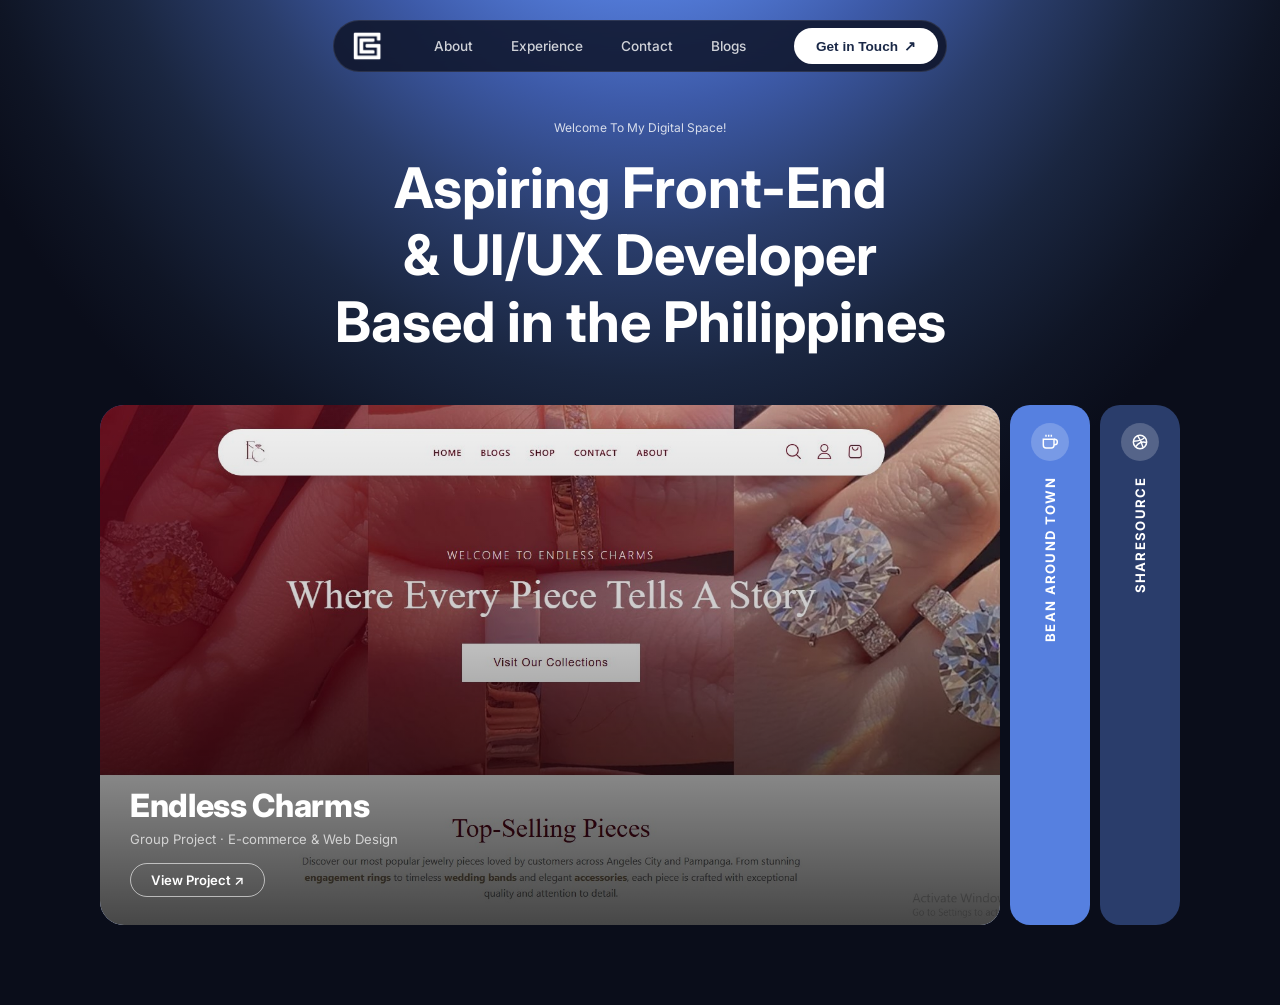
==== index.html @ beaf1f0a "Initial commit" ====
<!DOCTYPE html>
<html lang="en">
<head>
    <meta charset="UTF-8">
    <meta name="viewport" content="width=device-width, initial-scale=1.0">
    <meta name="description" content="Ericka Gavino is an aspiring Front-End Developer and UI/UX Designer based in the Philippines, creating responsive websites and user-centered digital experiences.">
    <meta name="author" content="Ericka Gavino">
    <meta name="robots" content="index, follow">
    <meta property="og:title" content="Ericka Gavino | Front-End & UI/UX Developer">
    <meta property="og:description" content="Portfolio of Ericka Gavino – aspiring Front-End Developer and UI/UX Designer based in the Philippines.">
    <meta property="og:type" content="website">
    <meta property="og:image" content="IMG/ERICKA-GAVINO-PORTRAIT.png">
    <title>Ericka Gavino | Front-End &amp; UI/UX Developer</title>
    <link rel="preconnect" href="https://fonts.googleapis.com">
    <link rel="preconnect" href="https://fonts.gstatic.com" crossorigin>
    <link href="https://fonts.googleapis.com/css2?family=Inter:wght@400;500;600;700;800&display=swap" rel="stylesheet">
    <link rel="stylesheet" href="style.css">
</head>
<body>
    <a href="#main-content" class="skip-link">Skip to main content</a>

    <!-- Top Navigation -->
    <header role="banner">
        <nav class="top-nav" aria-label="Main navigation">
            <div class="nav-container">
                <a href="contact.html" class="logo" aria-label="Ericka Gavino – go to contact page" aria-current="page">
                    <img src="IMG/ERICKA-GAVINO-PERSONAL-LOGO.png" alt="Ericka Gavino personal logo" class="logo-image">
                </a>
                <ul class="nav-links">
                    <li><a href="about.html">About</a></li>
                    <li><a href="#projects">Experience</a></li>
                    <li><a href="contact.html">Contact</a></li>
                    <li><a href="blog.html">Blogs</a></li>
                </ul>
                <button class="cta-button">Get in Touch</button>
            </div>
        </nav>
    </header>

    <main id="main-content">
    <!-- Hero Section -->
    <section class="hero" aria-labelledby="hero-heading">
        <p class="hero-subtitle">Welcome To My Digital Space!</p>
        <div class="hero-title-wrapper">
            <h1 class="hero-title description-default" id="hero-heading">Aspiring Front-End <br>&amp; UI/UX Developer<br>Based in the Philippines</h1>
            <h1 class="hero-title description-hover" aria-hidden="true">I design the experience as a UI/UX designer, then build it right as a web developer.</h1>
        </div>
    </section>

    <!-- Featured Projects Section -->
    <section class="projects" id="projects" aria-label="Featured Projects">
        <div class="accordion-carousel">

            <div class="acc-card active" style="--acc-color: #3d5aa8;">
                <div class="acc-collapsed">
                    <span class="acc-icon">
                        <svg width="16" height="16" viewBox="0 0 24 24" fill="none" stroke="currentColor" stroke-width="2.2"><path d="M10 13a5 5 0 0 0 7.54.54l3-3a5 5 0 0 0-7.07-7.07l-1.72 1.71"/><path d="M14 11a5 5 0 0 0-7.54-.54l-3 3a5 5 0 0 0 7.07 7.07l1.71-1.71"/></svg>
                    </span>
                    <span class="acc-label">Endless Charms</span>
                </div>
                <div class="acc-expanded">
                    <img src="IMG/ENDLESS-CHARMS-RPOJECT.jpg" alt="Endless Charms" class="acc-img">
                    <div class="acc-overlay"></div>
                    <div class="acc-content">
                        <h3 class="acc-title">Endless Charms</h3>
                        <p class="acc-meta">Group Project &middot; E-commerce &amp; Web Design</p>
                        <a href="https://endlesscharms.store/" target="_blank" rel="noopener noreferrer" class="acc-btn">View Project &#8599;</a>
                    </div>
                </div>
            </div>

            <div class="acc-card" style="--acc-color: #5680e0;">
                <div class="acc-collapsed">
                    <span class="acc-icon">
                        <svg width="16" height="16" viewBox="0 0 24 24" fill="none" stroke="currentColor" stroke-width="2.2"><path d="M18 8h1a4 4 0 0 1 0 8h-1"/><path d="M2 8h16v9a4 4 0 0 1-4 4H6a4 4 0 0 1-4-4V8z"/><line x1="6" y1="1" x2="6" y2="4"/><line x1="10" y1="1" x2="10" y2="4"/><line x1="14" y1="1" x2="14" y2="4"/></svg>
                    </span>
                    <span class="acc-label">Bean Around Town</span>
                </div>
                <div class="acc-expanded">
                    <img src="IMG/BEAN-AROUND-TOWN-PROJECT.jpg" alt="Bean Around Town" class="acc-img">
                    <div class="acc-overlay"></div>
                    <div class="acc-content">
                        <h3 class="acc-title">Bean Around Town</h3>
                        <p class="acc-meta">Own Project &middot; Web App &amp; GitHub</p>
                        <a href="https://github.com/jensfenty/BeanAroundTown.git" target="_blank" rel="noopener noreferrer" class="acc-btn">View Project &#8599;</a>
                    </div>
                </div>
            </div>

            <div class="acc-card" style="--acc-color: #2a3d6b;">
                <div class="acc-collapsed">
                    <span class="acc-icon">
                        <svg width="16" height="16" viewBox="0 0 24 24" fill="none" stroke="currentColor" stroke-width="2.2"><circle cx="12" cy="12" r="10"/><path d="M8.56 2.75c4.37 6.03 6.02 9.42 8.03 17.72m2.54-15.38c-3.72 4.35-8.94 5.66-16.88 5.85m19.5 1.9c-3.5-.93-6.63-.82-8.94 0-2.58.92-5.01 2.86-7.44 6.32"/></svg>
                    </span>
                    <span class="acc-label">ShareSource</span>
                </div>
                <div class="acc-expanded">
                    <img src="IMG/FRAME-RATE-PROJECT.jpg" alt="ShareSource" class="acc-img">
                    <div class="acc-overlay"></div>
                    <div class="acc-content">
                        <h3 class="acc-title">ShareSource</h3>
                        <p class="acc-meta">Group Project &middot; UI &amp; UX Design</p>
                        <a href="https://www.figma.com/design/vehoWFoKDB3tPevvnIhdVO/SHARESOURCE?node-id=1-3&t=NT59QPmaQrL3Ks0V-1" target="_blank" rel="noopener noreferrer" class="acc-btn">View Project &#8599;</a>
                    </div>
                </div>
            </div>

        </div>
    </section>
    </main>

    <script>
        const accCards = document.querySelectorAll('.acc-card');

        accCards.forEach(card => {
            card.addEventListener('click', function () {
                if (this.classList.contains('active')) return;
                accCards.forEach(c => c.classList.remove('active'));
                this.classList.add('active');
            });
        });
    </script>
</body>
</html>
---- style.css ----
* {
    margin: 0;
    padding: 0;
    box-sizing: border-box;
}

/* Skip-to-content link (accessibility) */
.skip-link {
    position: absolute;
    top: -100%;
    left: 16px;
    background: #fff;
    color: #0a0d1a;
    padding: 10px 18px;
    border-radius: 0 0 6px 6px;
    font-weight: 700;
    font-size: 0.9rem;
    z-index: 9999;
    text-decoration: none;
    transition: top 0.2s;
}
.skip-link:focus {
    top: 0;
}

body {
    font-family: 'Inter', sans-serif;
    background: radial-gradient(ellipse 60% 90% at 50% -30%, #d8e7ff 0%, #a8c1ff 10%, #7a9ef5 20%, #5680e0 30%, #3d5aa8 45%, #2a3d6b 60%, #1a2640 75%, #0f1525 90%, #0a0d1a 100%);
    color: white;
    min-height: 100vh;
}

/* Tools Section */
.tools-section {
    max-width: 1400px;
    margin: 0 auto;
    padding: 80px 60px 120px;
}

.tools-title {
    font-size: 2rem;
    font-weight: 700;
    margin-bottom: 60px;
    text-align: center;
    color: #fff;
}

.tools-wrapper {
    position: relative;
    display: flex;
    flex-direction: column;
    gap: 0;
}

/* Vertical center line */
.tools-line {
    position: absolute;
    left: 50%;
    top: 0;
    transform: translateX(-50%);
    width: 1px;
    height: 100%;
    background: rgba(255, 255, 255, 0.15);
    z-index: 0;
}

.tools-progress {
    width: 1px;
    height: 0%;
    background: #c8b400;
    transition: height 0.1s linear;
    position: absolute;
    top: 0;
    left: 0;
}

/* Each tool row */
.tools-item {
    display: grid;
    grid-template-columns: 1fr 40px 1fr;
    align-items: center;
    padding: 40px 0;
    opacity: 0.35;
    transition: opacity 0.5s ease;
    position: relative;
    z-index: 1;
}

.tools-item.active {
    opacity: 1;
}

/* Dot on the line */
.tools-dot {
    width: 14px;
    height: 14px;
    border-radius: 50%;
    background: rgba(255, 255, 255, 0.3);
    border: 2px solid rgba(255, 255, 255, 0.4);
    margin: 0 auto;
    transition: background 0.4s ease, border-color 0.4s ease, box-shadow 0.4s ease;
    position: relative;
    z-index: 2;
}

.tools-dot.active {
    background: #c8b400;
    border-color: #c8b400;
    box-shadow: 0 0 10px rgba(200, 180, 0, 0.6);
}

/* Left: logo */
.tools-left {
    display: flex;
    justify-content: flex-end;
    align-items: center;
    padding-right: 48px;
}

.tool-logo {
    width: 56px;
    height: 56px;
    object-fit: contain;
    filter: drop-shadow(0 2px 8px rgba(0,0,0,0.3));
}

.tool-logo-invert {
    filter: invert(1) drop-shadow(0 2px 8px rgba(0,0,0,0.3));
}

/* Right: name */
.tools-right {
    padding-left: 48px;
    display: flex;
    align-items: center;
}

.tool-name {
    font-size: 2.2rem;
    font-weight: 700;
    line-height: 1.1;
}

/* Top Navigation */
.top-nav {
    padding: 20px 0;
    position: fixed;
    width: 100%;
    top: 0;
    z-index: 1000;
    display: flex;
    justify-content: center;
}

.nav-container {
    display: flex;
    align-items: center;
    gap: 6px;
    background: rgba(15, 20, 40, 0.85);
    backdrop-filter: blur(16px);
    border-radius: 50px;
    padding: 6px 8px 6px 14px;
    border: 1px solid rgba(255, 255, 255, 0.1);
}

.logo {
    display: flex;
    align-items: center;
    gap: 10px;
    font-weight: 600;
    font-size: 1.1rem;
    text-decoration: none;
    color: inherit;
    padding: 4px 28px 4px 4px;
}

.logo-image {
    height: 30px;
    width: auto;
    object-fit: contain;
}

.nav-links {
    display: flex;
    list-style: none;
    gap: 2px;
    align-items: center;
    padding: 0;
    margin: 0;
    background: none;
    backdrop-filter: none;
    border-radius: 0;
}

.nav-links li {
    display: flex;
    align-items: stretch;
}

.nav-links a {
    color: rgba(255, 255, 255, 0.8);
    text-decoration: none;
    font-size: 0.85rem;
    font-weight: 500;
    padding: 10px 18px;
    border-radius: 50px;
    transition: all 0.3s ease;
    display: flex;
    align-items: center;
    white-space: nowrap;
}

.nav-links a:hover,
.nav-links a[aria-current="page"] {
    background: rgba(255, 255, 255, 0.12);
    color: white;
}

.cta-button {
    padding: 10px 22px;
    background: white;
    color: #1a2847;
    border: none;
    border-radius: 50px;
    font-size: 0.85rem;
    font-weight: 600;
    cursor: pointer;
    transition: all 0.3s ease;
    white-space: nowrap;
    display: flex;
    align-items: center;
    gap: 6px;
    margin-left: 24px;
}

.cta-button::after {
    content: '↗';
    font-size: 0.85rem;
}

.cta-button:hover {
    background: #e8ecf8;
    color: #1a2847;
}

/* Hero Section */
.hero {
    text-align: center;
    padding: 120px 40px 0;
    max-width: 900px;
    margin: 0 auto;
}

.hero-subtitle {
    font-size: 0.75rem;
    font-weight: 400;
    margin-bottom: 20px;
    opacity: 0.8;
}

.hero-title {
    font-size: 3.5rem;
    font-weight: 700;
    line-height: 1.2;
    margin-bottom: 20px;
}

.hero-title-wrapper {
    max-width: 900px;
    margin: 0 auto 0;
    position: relative;
    min-height: 250px;
    cursor: pointer;
    text-align: center;
}

.description-default,
.description-hover {
    position: absolute;
    left: 50%;
    transform: translateX(-50%);
    width: 100%;
    transition: opacity 0.4s ease, transform 0.4s ease;
    margin: 0;
}

.description-default {
    opacity: 1;
    transform: translateX(-50%) translateY(0);
}

.description-hover {
    opacity: 0;
    transform: translateX(-50%) translateY(10px);
}

.hero-title-wrapper:hover .description-default {
    opacity: 0;
    transform: translateX(-50%) translateY(-10px);
}

.hero-title-wrapper:hover .description-hover {
    opacity: 1;
    transform: translateX(-50%) translateY(0);
}

.hero-button {
    padding: 18px 44px;
    background: linear-gradient(135deg, #17215c 0%, #0221cf 100%);
    color: white;
    border: none;
    border-radius: 30px;
    font-size: 1.1rem;
    font-weight: 600;
    cursor: pointer;
    transition: transform 0.3s ease, box-shadow 0.3s ease;
}

.hero-button:hover {
    transform: translateY(-2px);
    box-shadow: 0 10px 30px rgba(74, 95, 217, 0.4);
}

/* Projects / Accordion Carousel Section */
.projects {
    padding: 0 60px 80px;
    max-width: 1200px;
    margin: 0 auto;
}

.accordion-carousel {
    display: flex;
    height: 520px;
    gap: 10px;
    border-radius: 24px;
    overflow: hidden;
}

.acc-card {
    position: relative;
    flex: 0 0 80px;
    background-color: var(--acc-color);
    border-radius: 20px;
    overflow: hidden;
    cursor: pointer;
    transition: flex 0.6s cubic-bezier(0.4, 0, 0.2, 1);
}

.acc-card.active {
    flex: 1 1 0%;
    cursor: default;
}

/* Collapsed strip content */
.acc-collapsed {
    position: absolute;
    inset: 0;
    display: flex;
    flex-direction: column;
    align-items: center;
    padding: 18px 0 0;
    gap: 16px;
    opacity: 1;
    transition: opacity 0.3s ease;
    z-index: 2;
    pointer-events: none;
}

.acc-card.active .acc-collapsed {
    opacity: 0;
}

.acc-icon {
    width: 38px;
    height: 38px;
    background: rgba(255,255,255,0.2);
    border-radius: 50%;
    display: flex;
    align-items: center;
    justify-content: center;
    flex-shrink: 0;
    color: white;
}

.acc-label {
    color: white;
    font-size: 0.82rem;
    font-weight: 700;
    letter-spacing: 0.1em;
    text-transform: uppercase;
    writing-mode: vertical-rl;
    transform: rotate(180deg);
    white-space: nowrap;
}

/* Expanded content */
.acc-expanded {
    position: absolute;
    inset: 0;
    opacity: 0;
    transition: opacity 0.4s ease 0.15s;
    pointer-events: none;
}

.acc-card.active .acc-expanded {
    opacity: 1;
    pointer-events: all;
}

.acc-img {
    position: absolute;
    inset: 0;
    width: 100%;
    height: 100%;
    object-fit: cover;
}

.acc-overlay {
    position: absolute;
    inset: 0;
    background: linear-gradient(
        to bottom,
        rgba(0,0,0,0.05) 0%,
        rgba(0,0,0,0.2) 40%,
        rgba(0,0,0,0.72) 100%
    );
    z-index: 1;
}

.acc-content {
    position: absolute;
    bottom: 0;
    left: 0;
    right: 0;
    padding: 28px 30px;
    z-index: 2;
}

.acc-title {
    font-size: 2rem;
    font-weight: 800;
    color: white;
    margin-bottom: 6px;
    letter-spacing: -0.01em;
}

.acc-meta {
    font-size: 0.82rem;
    color: rgba(255,255,255,0.7);
    margin-bottom: 16px;
}

.acc-btn {
    display: inline-flex;
    align-items: center;
    gap: 6px;
    color: white;
    text-decoration: none;
    font-size: 0.82rem;
    font-weight: 600;
    border: 1.5px solid rgba(255,255,255,0.6);
    border-radius: 50px;
    padding: 8px 20px;
    transition: background 0.3s ease, border-color 0.3s ease;
}

.acc-btn:hover {
    background: rgba(255,255,255,0.2);
    border-color: white;
}


/* ── About Page ── */
.about-section {
    display: flex;
    justify-content: center;
    align-items: flex-end;
    height: calc(100vh - 70px);
    padding: 80px 0 0;
}

.about-portrait {
    display: flex;
    justify-content: center;
    align-items: flex-end;
    align-self: flex-end;
    height: 100%;
}

.about-portrait img {
    height: 78vh;
    width: auto;
    object-fit: cover;
    object-position: top;
    display: block;
}

.about-left {
    align-self: center;
    text-align: right;
    padding-right: 60px;
}

.about-right {
    align-self: center;
    text-align: left;
    padding-left: 60px;
}

/* ── Separator ── */

.about-role {
    font-size: 3.2rem;
    font-weight: 800;
    line-height: 1.1;
    margin-bottom: 20px;
    opacity: 0;
    animation: fadeInRole 0.8s ease forwards;
}

.about-left .about-role  { animation-delay: 0.2s; }
.about-right .about-role { animation-delay: 0.6s; }

@keyframes fadeInRole {
    from { opacity: 0; }
    to   { opacity: 1; }
}

.about-desc {
    font-size: 0.95rem;
    line-height: 1.6;
    max-width: 360px;
    opacity: 0.85;
    font-weight: 400;
}
.section-separator {
    width: 100%;
    background: rgba(220, 230, 255, 0.12);
    backdrop-filter: blur(6px);
    padding: 22px 60px;
    text-align: center;
    font-size: 1rem;
    font-weight: 500;
    color: rgba(255,255,255,0.9);
    letter-spacing: 0.02em;
    border-top: 1px solid rgba(255,255,255,0.1);
    border-bottom: 1px solid rgba(255,255,255,0.1);
}

/* ── Skills Section ── */
.skills-section {
    max-width: 1400px;
    margin: 0 auto;
    padding: 40px 60px 60px;
}

.skills-title {
    font-size: 2rem;
    font-weight: 700;
    margin-bottom: 50px;
    text-align: center;
}

.skills-split {
    display: grid;
    grid-template-columns: 1fr 40px 1fr;
    position: relative;
    min-height: 300px;
}

/* Absolute line — same approach as .timeline-line */
.skills-line {
    position: absolute;
    left: 50%;
    top: 0;
    transform: translateX(-50%);
    width: 1px;
    height: 100%;
    background: rgba(255, 255, 255, 0.15);
    z-index: 0;
}

.skills-line-fill {
    position: absolute;
    top: 0;
    left: 0;
    width: 1px;
    height: 0%;
    background: #c8b400;
    transition: height 0.15s linear;
    z-index: 1;
}

.skill-dot {
    width: 14px;
    height: 14px;
    border-radius: 50%;
    border: 2px solid rgba(255,255,255,0.3);
    background: rgba(255,255,255,0.15);
    position: absolute;
    left: 50%;
    transform: translateX(-50%);
    z-index: 2;
    transition: background 0.4s ease, border-color 0.4s ease, box-shadow 0.4s ease;
}

.top-dot  { top: 0; }
.bottom-dot { bottom: 0; }

.skill-dot.active {
    background: #c8b400;
    border-color: #c8b400;
    box-shadow: 0 0 10px rgba(200, 180, 0, 0.6);
}

.skills-col {
    opacity: 0.35;
    transition: opacity 0.5s ease;
    padding-top: 10px;
    position: relative;
    z-index: 1;
}

.skills-col.active { opacity: 1; }

.skills-col-left  { padding-right: 40px; text-align: right; }
.skills-col-right { padding-left: 40px; text-align: left; }

.skills-col-title {
    font-size: 1.4rem;
    font-weight: 700;
    margin-bottom: 24px;
    letter-spacing: 0.01em;
}

.skills-col-left .skills-tags {
    justify-content: flex-end;
}

.skills-tags {
    display: flex;
    flex-wrap: wrap;
    gap: 12px;
    justify-content: flex-start;
}

.skill-tag {
    padding: 12px 24px;
    border: 1.5px solid rgba(255, 255, 255, 0.5);
    border-radius: 50px;
    font-size: 0.95rem;
    font-weight: 400;
    color: white;
    white-space: nowrap;
    text-align: center;
    transition: all 0.3s ease;
}

.skill-tag:hover {
    border-color: #3764e6;
    background: rgba(55, 100, 230, 0.2);
}

/* ── Timeline Section ── */
.timeline-section {
    max-width: 1400px;
    margin: 0 auto;
    padding: 80px 60px 120px;
}

.timeline-heading {
    font-size: 2rem;
    font-weight: 700;
    margin-bottom: 60px;
    text-align: center;
}

.timeline-wrapper {
    position: relative;
    display: flex;
    flex-direction: column;
    gap: 0;
}

/* Vertical center line */
.timeline-line {
    position: absolute;
    left: 50%;
    top: 0;
    transform: translateX(-50%);
    width: 1px;
    height: 100%;
    background: rgba(255, 255, 255, 0.15);
    z-index: 0;
}

.timeline-progress {
    width: 1px;
    height: 0%;
    background: #c8b400;
    transition: height 0.1s linear;
    position: absolute;
    top: 0;
    left: 0;
}

/* Each project row */
.timeline-item {
    display: grid;
    grid-template-columns: 1fr 40px 1fr;
    align-items: start;
    padding: 60px 0;
    opacity: 0.35;
    transition: opacity 0.5s ease;
    position: relative;
    z-index: 1;
}

.timeline-item.active {
    opacity: 1;
}

/* Dot on the line */
.timeline-dot {
    width: 14px;
    height: 14px;
    border-radius: 50%;
    background: rgba(255,255,255,0.3);
    border: 2px solid rgba(255,255,255,0.4);
    margin: 0 auto;
    margin-top: 10px;
    transition: background 0.4s ease, border-color 0.4s ease;
    position: relative;
    z-index: 2;
}

.timeline-dot.active {
    background: #c8b400;
    border-color: #c8b400;
    box-shadow: 0 0 10px rgba(200, 180, 0, 0.6);
}

/* Left: title */
.timeline-left {
    text-align: right;
    padding-right: 40px;
    padding-top: 6px;
}

.timeline-title {
    font-size: 2.2rem;
    font-weight: 700;
    line-height: 1.1;
}

/* Right: details */
.timeline-right {
    padding-left: 40px;
    display: flex;
    flex-direction: column;
    gap: 16px;
}

.timeline-img {
    width: 100%;
    max-width: 500px;
    border-radius: 12px;
    object-fit: cover;
    height: 260px;
}

.timeline-desc {
    font-size: 0.95rem;
    line-height: 1.6;
    max-width: 480px;
    opacity: 0.85;
}

.timeline-role-label {
    font-size: 0.75rem;
    text-transform: uppercase;
    letter-spacing: 0.1em;
    opacity: 0.5;
    margin-bottom: -8px;
}

/* Certification Image */
.cert-img {
    width: 100%;
    max-width: 500px;
    border-radius: 12px;
    object-fit: cover;
    display: block;
}

.cert-img-link {
    display: block;
    max-width: 500px;
    border-radius: 12px;
    overflow: hidden;
    transition: transform 0.25s ease, box-shadow 0.25s ease;
}

.cert-img-link:hover {
    transform: scale(1.02);
    box-shadow: 0 8px 32px rgba(200, 180, 0, 0.25);
}

.cert-img-link .cert-img {
    max-width: 100%;
}

/* HubSpot Badge Grid */
.hubspot-grid {
    display: grid;
    grid-template-columns: 1fr 1fr;
    gap: 16px;
    max-width: 500px;
}

.hubspot-badge {
    display: flex;
    flex-direction: column;
    align-items: center;
    gap: 10px;
    background: rgba(255, 255, 255, 0.05);
    border: 1px solid rgba(255, 255, 255, 0.12);
    border-radius: 14px;
    padding: 24px 16px;
    text-decoration: none;
    color: white;
    transition: transform 0.25s ease, border-color 0.25s ease, box-shadow 0.25s ease;
    text-align: center;
}

.hubspot-badge:hover {
    transform: translateY(-4px);
    border-color: #c8b400;
    box-shadow: 0 8px 28px rgba(200, 180, 0, 0.2);
}

.hubspot-badge-icon {
    font-size: 0.75rem;
    font-weight: 800;
    letter-spacing: 0.08em;
    text-transform: uppercase;
    color: #c8b400;
    background: rgba(200, 180, 0, 0.12);
    border: 1px solid rgba(200, 180, 0, 0.35);
    border-radius: 8px;
    padding: 6px 12px;
    line-height: 1;
}

.hubspot-badge-name {
    font-size: 0.95rem;
    font-weight: 600;
    letter-spacing: 0.01em;
}

.hubspot-badge-org {
    font-size: 0.75rem;
    opacity: 0.5;
    text-transform: uppercase;
    letter-spacing: 0.07em;
}

.tl-tag {
    display: inline-block;
    padding: 6px 16px;
    border: 1px solid rgba(255,255,255,0.4);
    border-radius: 50px;
    font-size: 0.8rem;
    margin-right: 8px;
    margin-bottom: 4px;
    color: white;
}

/* Responsive Design */
@media (max-width: 1024px) {
    .accordion-carousel {
        height: 420px;
    }

    .acc-title {
        font-size: 1.6rem;
    }

    .hero-title {
        font-size: 2.8rem;
    }
}

@media (max-width: 768px) {
    .nav-container {
        padding: 6px 6px 6px 10px;
        gap: 2px;
    }

    .nav-links a {
        padding: 8px 12px;
        font-size: 0.78rem;
    }

    .cta-button {
        padding: 8px 16px;
        font-size: 0.78rem;
    }

    .hero {
        padding: 140px 30px 80px;
    }

    .hero-title {
        font-size: 2.2rem;
    }

    .projects {
        padding: 40px 20px 60px;
    }

    .accordion-carousel {
        height: 320px;
    }

    .acc-card {
        flex: 0 0 52px;
    }

    .acc-title {
        font-size: 1.2rem;
    }

    .acc-label {
        font-size: 0.7rem;
    }
}

/* ── Contact Page ── */

.contact-section {
    min-height: 100vh;
    max-width: 1400px;
    margin: 0 auto;
    padding: 140px 60px 100px;
    display: grid;
    grid-template-columns: 1fr 1fr;
    gap: 80px;
    align-items: center;
}

/* Left column */
.contact-badge {
    display: inline-block;
    padding: 6px 18px;
    border: 1px solid rgba(255, 255, 255, 0.25);
    border-radius: 50px;
    font-size: 0.8rem;
    font-weight: 500;
    color: rgba(255, 255, 255, 0.75);
    margin-bottom: 28px;
    backdrop-filter: blur(6px);
    background: rgba(255, 255, 255, 0.07);
}

.contact-heading {
    font-size: 3.8rem;
    font-weight: 800;
    line-height: 1.1;
    margin-bottom: 24px;
}

.contact-subtext {
    font-size: 1rem;
    color: rgba(255, 255, 255, 0.7);
    line-height: 1.7;
    margin-bottom: 48px;
}

.contact-email-link {
    color: #7da9ff;
    text-decoration: none;
    font-weight: 500;
    transition: color 0.2s ease;
}

.contact-email-link:hover {
    color: #a8c4ff;
    text-decoration: underline;
}

/* Social links */
.contact-socials {
    display: flex;
    flex-direction: column;
    gap: 16px;
}

.social-link {
    display: inline-flex;
    align-items: center;
    gap: 14px;
    color: rgba(255, 255, 255, 0.85);
    text-decoration: none;
    font-size: 0.95rem;
    font-weight: 500;
    transition: color 0.2s ease, transform 0.2s ease;
    width: fit-content;
}

.social-link:hover {
    color: #7da9ff;
    transform: translateX(6px);
}

.social-icon {
    width: 42px;
    height: 42px;
    border-radius: 12px;
    background: rgba(255, 255, 255, 0.08);
    border: 1px solid rgba(255, 255, 255, 0.12);
    display: flex;
    align-items: center;
    justify-content: center;
    flex-shrink: 0;
    transition: background 0.2s ease, border-color 0.2s ease;
}

.social-link:hover .social-icon {
    background: rgba(74, 95, 217, 0.3);
    border-color: rgba(74, 95, 217, 0.5);
}

.social-icon svg {
    width: 18px;
    height: 18px;
}

/* Right column — form card */
.contact-right {
    background: rgba(255, 255, 255, 0.04);
    border: 1px solid rgba(255, 255, 255, 0.09);
    border-radius: 24px;
    padding: 48px;
    backdrop-filter: blur(12px);
}

.contact-form {
    display: flex;
    flex-direction: column;
    gap: 24px;
}

.form-group {
    display: flex;
    flex-direction: column;
    gap: 8px;
}

.form-group label {
    font-size: 0.85rem;
    font-weight: 600;
    color: rgba(255, 255, 255, 0.9);
    display: flex;
    justify-content: space-between;
    align-items: center;
}

.char-hint {
    font-size: 0.78rem;
    font-weight: 400;
    color: rgba(255, 255, 255, 0.4);
}

.input-wrapper {
    position: relative;
    display: flex;
    align-items: center;
}

.input-icon {
    position: absolute;
    left: 16px;
    color: rgba(255, 255, 255, 0.4);
    display: flex;
    align-items: center;
    pointer-events: none;
}

.input-icon svg {
    width: 18px;
    height: 18px;
}

.contact-form input[type="text"],
.contact-form input[type="email"] {
    width: 100%;
    background: rgba(255, 255, 255, 0.06);
    border: 1px solid rgba(255, 255, 255, 0.12);
    border-radius: 12px;
    padding: 14px 16px 14px 46px;
    font-family: 'Inter', sans-serif;
    font-size: 0.9rem;
    color: white;
    outline: none;
    transition: border-color 0.25s ease, background 0.25s ease, box-shadow 0.25s ease;
}

.contact-form input[type="text"]::placeholder,
.contact-form input[type="email"]::placeholder {
    color: rgba(255, 255, 255, 0.35);
}

.contact-form input[type="text"]:focus,
.contact-form input[type="email"]:focus {
    border-color: rgba(74, 95, 217, 0.7);
    background: rgba(74, 95, 217, 0.08);
    box-shadow: 0 0 0 3px rgba(74, 95, 217, 0.15);
}

.textarea-wrapper {
    align-items: flex-start;
}

.contact-form textarea {
    width: 100%;
    background: rgba(255, 255, 255, 0.06);
    border: 1px solid rgba(255, 255, 255, 0.12);
    border-radius: 12px;
    padding: 14px 16px;
    font-family: 'Inter', sans-serif;
    font-size: 0.9rem;
    color: white;
    outline: none;
    resize: vertical;
    min-height: 130px;
    transition: border-color 0.25s ease, background 0.25s ease, box-shadow 0.25s ease;
}

.contact-form textarea::placeholder {
    color: rgba(255, 255, 255, 0.35);
}

.contact-form textarea:focus {
    border-color: rgba(74, 95, 217, 0.7);
    background: rgba(74, 95, 217, 0.08);
    box-shadow: 0 0 0 3px rgba(74, 95, 217, 0.15);
}

/* Privacy checkbox */
.privacy-check {
    display: flex;
    align-items: center;
    gap: 12px;
    font-size: 0.85rem;
    color: rgba(255, 255, 255, 0.75);
    cursor: pointer;
    user-select: none;
}

.privacy-check input[type="checkbox"] {
    position: absolute;
    opacity: 0;
    width: 0;
    height: 0;
}

.custom-checkbox {
    width: 20px;
    height: 20px;
    border-radius: 6px;
    border: 1.5px solid rgba(255, 255, 255, 0.25);
    background: rgba(255, 255, 255, 0.06);
    flex-shrink: 0;
    display: flex;
    align-items: center;
    justify-content: center;
    transition: background 0.2s ease, border-color 0.2s ease;
}

.privacy-check input:checked + .custom-checkbox {
    background: linear-gradient(135deg, #17215c 0%, #0221cf 100%);
    border-color: #4a5fd9;
}

.privacy-check input:checked + .custom-checkbox::after {
    content: '';
    width: 5px;
    height: 9px;
    border: 2px solid white;
    border-top: none;
    border-left: none;
    transform: rotate(45deg) translateY(-1px);
    display: block;
}

.privacy-link {
    color: #7da9ff;
    text-decoration: none;
    transition: color 0.2s ease;
}

.privacy-link:hover {
    color: #a8c4ff;
    text-decoration: underline;
}

/* Submit button */
.submit-btn {
    display: flex;
    align-items: center;
    justify-content: center;
    gap: 10px;
    padding: 16px 32px;
    background: linear-gradient(135deg, #17215c 0%, #0221cf 100%);
    color: white;
    border: none;
    border-radius: 14px;
    font-family: 'Inter', sans-serif;
    font-size: 1rem;
    font-weight: 600;
    cursor: pointer;
    transition: transform 0.25s ease, box-shadow 0.25s ease, opacity 0.25s ease;
    margin-top: 4px;
}

.submit-btn svg {
    width: 18px;
    height: 18px;
    transition: transform 0.25s ease;
}

.submit-btn:hover {
    transform: translateY(-2px);
    box-shadow: 0 12px 32px rgba(74, 95, 217, 0.45);
}

.submit-btn:hover svg {
    transform: translateX(4px);
}

.submit-btn:active {
    transform: translateY(0);
    opacity: 0.85;
}

/* Success message */
.form-success {
    display: none;
    padding: 14px 18px;
    background: rgba(34, 197, 94, 0.15);
    border: 1px solid rgba(34, 197, 94, 0.35);
    border-radius: 12px;
    font-size: 0.88rem;
    color: #86efac;
    text-align: center;
}

.form-success.visible {
    display: block;
}

/* Responsive — contact page */
@media (max-width: 900px) {
    .contact-section {
        grid-template-columns: 1fr;
        gap: 48px;
        padding: 120px 30px 80px;
    }

    .contact-heading {
        font-size: 2.8rem;
    }

    .contact-right {
        padding: 32px 24px;
    }
}

/* ── Resume Page ── */

.resume-section {
    max-width: 1400px;
    margin: 0 auto;
    padding: 80px 60px 100px;
    display: flex;
    flex-direction: column;
    gap: 32px;
}

/* Top row: title + download button */
.resume-top {
    display: flex;
    align-items: center;
    justify-content: space-between;
    flex-wrap: wrap;
    gap: 20px;
}

.resume-section-title {
    font-size: 2rem;
    font-weight: 700;
}

/* Download button */
.resume-download-btn {
    display: inline-flex;
    align-items: center;
    gap: 10px;
    padding: 14px 28px;
    background: linear-gradient(135deg, #17215c 0%, #0221cf 100%);
    color: white;
    border: none;
    border-radius: 50px;
    font-family: 'Inter', sans-serif;
    font-size: 0.95rem;
    font-weight: 600;
    text-decoration: none;
    cursor: pointer;
    transition: transform 0.25s ease, box-shadow 0.25s ease;
    white-space: nowrap;
}

.resume-download-btn:hover {
    transform: translateY(-3px);
    box-shadow: 0 14px 36px rgba(74, 95, 217, 0.5);
}

.resume-download-btn:active {
    transform: translateY(0);
}

/* Small variant (fallback) */
.resume-download-btn.small {
    padding: 12px 22px;
    font-size: 0.875rem;
}

.download-icon {
    display: flex;
    align-items: center;
}

.download-icon svg {
    width: 18px;
    height: 18px;
}

/* PDF Viewer */
.resume-viewer-wrap {
    width: 100%;
    border-radius: 20px;
    overflow: hidden;
    border: 1px solid rgba(255, 255, 255, 0.1);
    background: rgba(255, 255, 255, 0.03);
    box-shadow:
        0 0 0 1px rgba(74, 95, 217, 0.12),
        0 40px 80px rgba(0, 0, 0, 0.45);
    position: relative;
    min-height: 820px;
}

.resume-iframe {
    width: 100%;
    height: 820px;
    border: none;
    display: block;
    border-radius: 20px;
}

/* Fallback (hidden by default; shown via JS if needed) */
.resume-fallback {
    display: none;
    flex-direction: column;
    align-items: center;
    justify-content: center;
    gap: 20px;
    padding: 60px 40px;
    text-align: center;
    color: rgba(255, 255, 255, 0.7);
    font-size: 0.95rem;
}

/* ── Blog Page ── */

.blog-section {
    max-width: 1200px;
    margin: 0 auto;
    padding: 130px 60px 100px;
}

.blog-page-header {
    text-align: center;
    margin-bottom: 48px;
}

.blog-eyebrow {
    font-size: 0.78rem;
    font-weight: 600;
    letter-spacing: 0.14em;
    text-transform: uppercase;
    color: rgba(255, 255, 255, 0.4);
    margin-bottom: 14px;
}

.blog-page-title {
    font-size: 3.2rem;
    font-weight: 800;
    line-height: 1.1;
    margin-bottom: 14px;
}

.blog-page-sub {
    font-size: 1rem;
    color: rgba(255, 255, 255, 0.55);
    max-width: 480px;
    margin: 0 auto;
    line-height: 1.6;
}

/* Filter pills */
.blog-filters {
    display: flex;
    gap: 10px;
    justify-content: center;
    flex-wrap: wrap;
    margin-bottom: 56px;
}

.blog-filter-btn {
    padding: 8px 22px;
    border-radius: 50px;
    border: 1px solid rgba(255, 255, 255, 0.18);
    background: transparent;
    color: rgba(255, 255, 255, 0.65);
    font-family: 'Inter', sans-serif;
    font-size: 0.85rem;
    font-weight: 500;
    cursor: pointer;
    transition: all 0.25s ease;
}

.blog-filter-btn:hover {
    border-color: rgba(74, 95, 217, 0.6);
    color: white;
    background: rgba(74, 95, 217, 0.15);
}

.blog-filter-btn.active {
    background: linear-gradient(135deg, #17215c 0%, #0221cf 100%);
    border-color: transparent;
    color: white;
}

/* Category chips */
.blog-cat {
    display: inline-block;
    padding: 4px 12px;
    border-radius: 50px;
    font-size: 0.75rem;
    font-weight: 600;
    letter-spacing: 0.04em;
}

.blog-cat.design {
    background: rgba(167, 105, 255, 0.18);
    color: #c4a0ff;
    border: 1px solid rgba(167, 105, 255, 0.3);
}

.blog-cat.development {
    background: rgba(74, 95, 217, 0.18);
    color: #90aaff;
    border: 1px solid rgba(74, 95, 217, 0.3);
}

.blog-cat.career {
    background: rgba(34, 197, 94, 0.15);
    color: #86efac;
    border: 1px solid rgba(34, 197, 94, 0.3);
}

.blog-meta-row {
    display: flex;
    align-items: center;
    gap: 8px;
    flex-wrap: wrap;
    margin-bottom: 14px;
}

.blog-read-time {
    font-size: 0.78rem;
    color: rgba(255, 255, 255, 0.4);
    font-weight: 500;
    margin-left: 4px;
}

/* Featured article */
.blog-featured {
    display: grid;
    grid-template-columns: 1fr 1fr;
    gap: 0;
    border-radius: 24px;
    overflow: hidden;
    border: 1px solid rgba(255, 255, 255, 0.08);
    background: rgba(255, 255, 255, 0.03);
    text-decoration: none;
    color: white;
    margin-bottom: 48px;
    transition: transform 0.3s ease, box-shadow 0.3s ease;
}

.blog-featured:hover {
    transform: translateY(-4px);
    box-shadow: 0 24px 60px rgba(0, 0, 0, 0.4);
}

.blog-featured-text {
    padding: 52px 48px;
    display: flex;
    flex-direction: column;
    justify-content: center;
    gap: 0;
}

.blog-featured-title {
    font-size: 2rem;
    font-weight: 800;
    line-height: 1.2;
    margin-bottom: 18px;
}

.blog-featured-excerpt {
    font-size: 0.95rem;
    color: rgba(255, 255, 255, 0.65);
    line-height: 1.7;
    margin-bottom: 28px;
}

.blog-read-cta {
    display: inline-flex;
    align-items: center;
    gap: 8px;
    font-size: 0.9rem;
    font-weight: 600;
    color: #90aaff;
    transition: gap 0.25s ease;
}

.blog-featured:hover .blog-read-cta {
    gap: 12px;
}

.blog-read-cta svg {
    width: 16px;
    height: 16px;
}

/* Featured visual panel */
.blog-featured-visual {
    position: relative;
    overflow: hidden;
    min-height: 320px;
    flex: 1;
}

.blog-featured-visual::after {
    content: '';
    position: absolute;
    inset: 0;
    background: rgba(20, 45, 140, 0.45);
    pointer-events: none;
}

.blog-featured-bg {
    display: flex;
    align-items: center;
    gap: 20px;
    width: 100%;
    max-width: 380px;
}

.bfv-code {
    font-family: 'Courier New', monospace;
    font-size: 0.75rem;
    line-height: 1.8;
    background: rgba(0, 0, 0, 0.4);
    border: 1px solid rgba(255, 255, 255, 0.08);
    border-radius: 10px;
    padding: 16px 18px;
    flex: 1;
    display: flex;
    flex-direction: column;
    gap: 2px;
}

.bfv-line { display: block; white-space: pre; }
.bfv-tag  { color: #90aaff; }
.bfv-attr { color: #c4a0ff; }
.bfv-str  { color: #86efac; }
.bfv-txt  { color: rgba(255,255,255,0.8); }

.bfv-arrow {
    font-size: 1.4rem;
    color: rgba(255, 255, 255, 0.3);
    flex-shrink: 0;
}

.bfv-preview {
    flex: 1;
    background: rgba(255, 255, 255, 0.06);
    border: 1px solid rgba(255, 255, 255, 0.1);
    border-radius: 10px;
    padding: 16px;
    display: flex;
    flex-direction: column;
    gap: 8px;
}

.bfv-mock-bar  { height: 6px;  border-radius: 4px; background: rgba(74,95,217,0.5); width: 50%; }
.bfv-mock-title{ height: 10px; border-radius: 4px; background: rgba(255,255,255,0.7); width: 80%; }
.bfv-mock-sub  { height: 7px;  border-radius: 4px; background: rgba(255,255,255,0.3); width: 65%; }
.bfv-mock-btn  { height: 20px; border-radius: 6px; background: linear-gradient(90deg, #17215c, #0221cf); width: 45%; margin-top: 6px; }

/* Article grid */
.blog-grid {
    display: grid;
    grid-template-columns: repeat(3, 1fr);
    gap: 28px;
}

.blog-card {
    border-radius: 20px;
    overflow: hidden;
    background: rgba(255, 255, 255, 0.03);
    border: 1px solid rgba(255, 255, 255, 0.07);
    text-decoration: none;
    color: white;
    display: flex;
    flex-direction: column;
    transition: transform 0.3s ease, box-shadow 0.3s ease, border-color 0.3s ease;
}

.blog-card:hover {
    transform: translateY(-6px);
    box-shadow: 0 20px 50px rgba(0, 0, 0, 0.35);
    border-color: rgba(74, 95, 217, 0.25);
}

/* Card visual panels */
.blog-card-visual {
    height: 190px;
    position: relative;
    overflow: hidden;
}

.blog-card-visual::after {
    content: '';
    position: absolute;
    inset: 0;
    background: rgba(20, 45, 140, 0.45);
    pointer-events: none;
}

.blog-thumb-img {
    position: absolute;
    inset: 0;
    width: 100%;
    height: 100%;
    object-fit: cover;
    display: block;
    transition: transform 0.5s ease;
}

.blog-card:hover .blog-thumb-img,
.blog-featured:hover .blog-thumb-img {
    transform: scale(1.05);
}

/* v2: Grid demo */
.bcv-grid-demo {
    display: grid;
    grid-template-columns: 1fr 2fr;
    grid-template-rows: 1fr 1fr;
    gap: 6px;
    width: 140px;
    height: 80px;
}

.bcv-cell {
    border-radius: 5px;
    background: rgba(74, 95, 217, 0.25);
    border: 1px solid rgba(74, 95, 217, 0.4);
}

.bcv-cell.span2 {
    grid-column: span 2;
    background: rgba(144, 170, 255, 0.15);
}

/* v3: UX ↔ Dev */
.bcv-ux {
    display: flex;
    align-items: center;
    gap: 16px;
}

.bcv-user-icon,
.bcv-code-icon {
    width: 44px;
    height: 44px;
    border-radius: 10px;
    background: rgba(167, 105, 255, 0.2);
    border: 1px solid rgba(167, 105, 255, 0.35);
    display: flex;
    align-items: center;
    justify-content: center;
    color: #c4a0ff;
}

.bcv-code-icon {
    background: rgba(74, 95, 217, 0.2);
    border-color: rgba(74, 95, 217, 0.35);
    color: #90aaff;
}

.bcv-user-icon svg,
.bcv-code-icon svg {
    width: 20px;
    height: 20px;
}

.bcv-arrows {
    font-size: 1.2rem;
    color: rgba(255,255,255,0.3);
}

/* v4: A11Y badge */
.bcv-a11y {
    display: flex;
    flex-direction: column;
    align-items: center;
    gap: 10px;
}

.bcv-a11y svg {
    width: 36px;
    height: 36px;
    color: #90aaff;
}

.bcv-a11y span {
    font-size: 0.7rem;
    font-weight: 800;
    letter-spacing: 0.2em;
    color: #90aaff;
    background: rgba(74, 95, 217, 0.2);
    border: 1px solid rgba(74, 95, 217, 0.35);
    padding: 4px 10px;
    border-radius: 6px;
}

/* Card body */
.blog-card-body {
    padding: 24px;
    display: flex;
    flex-direction: column;
    flex: 1;
}

.blog-card-title {
    font-size: 1.05rem;
    font-weight: 700;
    line-height: 1.4;
    margin-bottom: 10px;
}

.blog-card-excerpt {
    font-size: 0.875rem;
    color: rgba(255, 255, 255, 0.55);
    line-height: 1.65;
    flex: 1;
    margin-bottom: 16px;
}

.blog-read-more {
    font-size: 0.82rem;
    font-weight: 600;
    color: #90aaff;
    transition: color 0.2s;
}

.blog-card:hover .blog-read-more {
    color: #c4a0ff;
}

/* ── Article / Blog Post Pages ── */

.article-section {
    max-width: 760px;
    margin: 0 auto;
    padding: 120px 40px 100px;
}

.article-back {
    margin-bottom: 40px;
}

.article-back-link {
    display: inline-flex;
    align-items: center;
    gap: 8px;
    font-size: 0.875rem;
    font-weight: 500;
    color: rgba(255, 255, 255, 0.55);
    text-decoration: none;
    transition: color 0.2s ease, gap 0.2s ease;
}

.article-back-link:hover {
    color: white;
    gap: 12px;
}

.article-back-link svg {
    width: 16px;
    height: 16px;
}

.article-header {
    margin-bottom: 48px;
    padding-bottom: 40px;
    border-bottom: 1px solid rgba(255, 255, 255, 0.08);
}

.article-cats {
    display: flex;
    gap: 8px;
    flex-wrap: wrap;
    margin-bottom: 18px;
}

.article-title {
    font-size: 2.6rem;
    font-weight: 800;
    line-height: 1.15;
    margin-bottom: 20px;
}

.article-byline {
    display: flex;
    align-items: center;
    gap: 10px;
    font-size: 0.875rem;
    color: rgba(255, 255, 255, 0.5);
    flex-wrap: wrap;
}

.article-byline strong {
    color: rgba(255, 255, 255, 0.85);
}

.article-dot {
    color: rgba(255, 255, 255, 0.25);
}

/* Article body typography */
.article-body {
    display: flex;
    flex-direction: column;
    gap: 0;
}

.article-body p,
.article-body ul,
.article-body ol {
    font-size: 1.05rem;
    line-height: 1.8;
    color: rgba(255, 255, 255, 0.8);
    margin-bottom: 22px;
}

.article-lead {
    font-size: 1.2rem !important;
    font-weight: 500;
    color: rgba(255, 255, 255, 0.9) !important;
    line-height: 1.7 !important;
    margin-bottom: 36px !important;
    padding-left: 20px;
    border-left: 3px solid rgba(74, 95, 217, 0.7);
}

.article-body h2 {
    font-size: 1.5rem;
    font-weight: 700;
    color: white;
    margin-top: 42px;
    margin-bottom: 16px;
    line-height: 1.3;
}

.article-body ul,
.article-body ol {
    padding-left: 24px;
}

.article-body li {
    margin-bottom: 8px;
}

.article-body strong {
    color: rgba(255, 255, 255, 0.95);
    font-weight: 600;
}

.article-body code {
    font-family: 'Courier New', monospace;
    font-size: 0.875em;
    background: rgba(74, 95, 217, 0.18);
    border: 1px solid rgba(74, 95, 217, 0.25);
    color: #90aaff;
    padding: 2px 7px;
    border-radius: 5px;
}

.article-footer {
    margin-top: 60px;
    padding-top: 36px;
    border-top: 1px solid rgba(255, 255, 255, 0.08);
}

/* Responsive — blog */
@media (max-width: 900px) {
    .blog-grid {
        grid-template-columns: 1fr 1fr;
    }
    .blog-featured {
        grid-template-columns: 1fr;
    }
    .blog-featured-visual {
        min-height: 200px;
    }
    .blog-page-title {
        font-size: 2.4rem;
    }
}

@media (max-width: 640px) {
    .blog-section {
        padding: 110px 24px 80px;
    }
    .blog-grid {
        grid-template-columns: 1fr;
    }
    .article-section {
        padding: 110px 24px 80px;
    }
    .article-title {
        font-size: 2rem;
    }
}

/* Responsive — resume page */
@media (max-width: 768px) {
    .resume-section {
        padding: 110px 24px 80px;
    }

    .resume-heading {
        font-size: 2.6rem;
    }

    .resume-header {
        flex-direction: column;
        align-items: flex-start;
    }

    .resume-actions {
        align-items: flex-start;
    }

    .resume-iframe {
        height: 560px;
    }

    .resume-viewer-wrap {
        min-height: 560px;
    }

    .resume-footer-strip {
        flex-direction: column;
        align-items: flex-start;
        padding: 24px;
    }
}
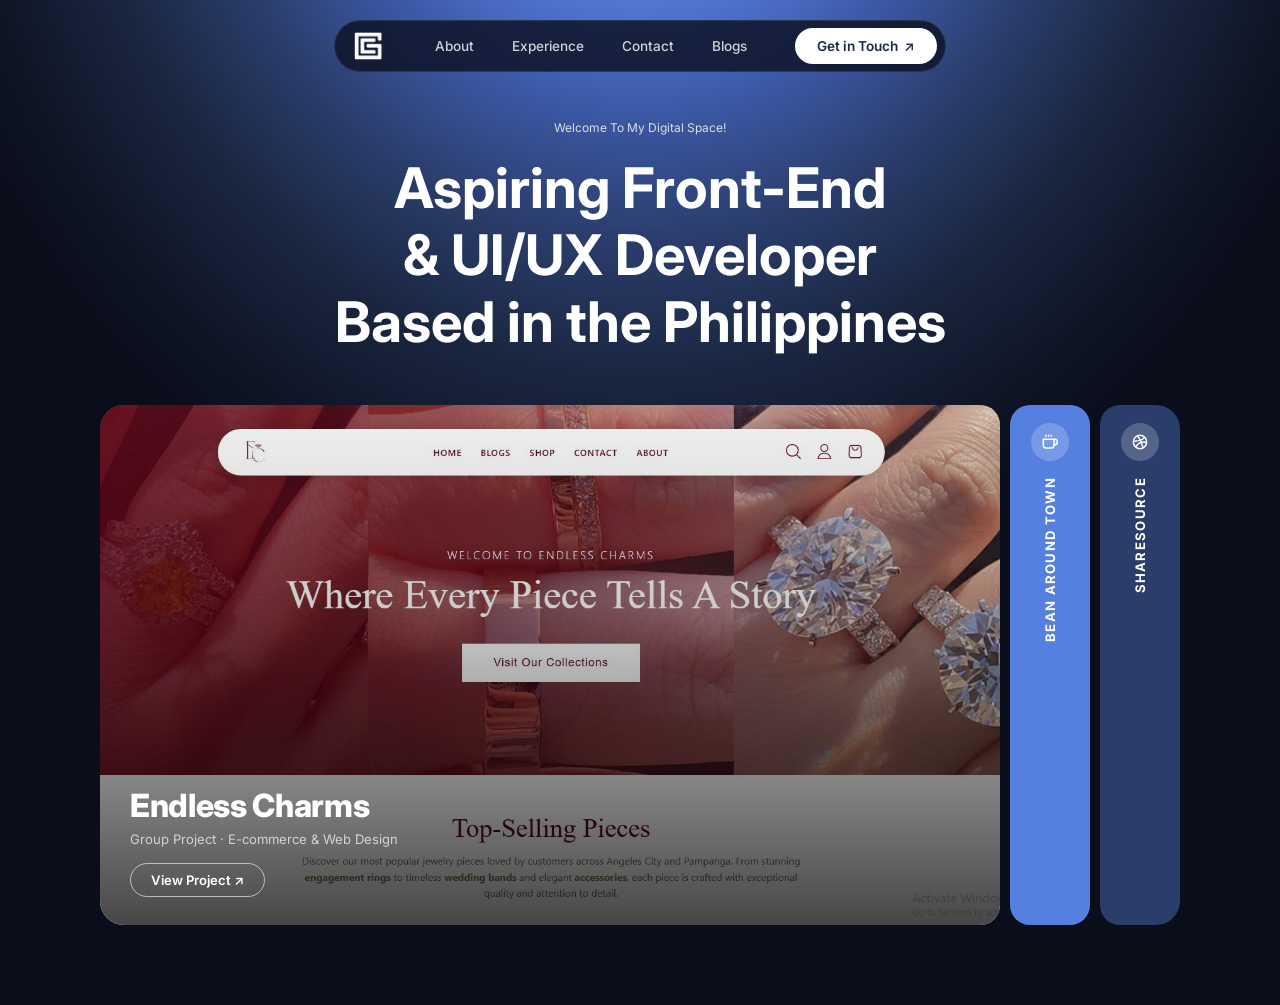
==== commit bb4d14cc: "Link Get in Touch button to Gmail across all pages" ====
--- a/index.html
+++ b/index.html
@@ -32,7 +32,7 @@
                     <li><a href="contact.html">Contact</a></li>
                     <li><a href="blog.html">Blogs</a></li>
                 </ul>
-                <button class="cta-button">Get in Touch</button>
+                <a href="https://mail.google.com/mail/?view=cm&to=erickaferguson22@gmail.com&su=Hello%20Ericka%20Mae%20Gavino" target="_blank" rel="noopener noreferrer" class="cta-button">Get in Touch</a>
             </div>
         </nav>
     </header>
--- a/style.css
+++ b/style.css
@@ -231,6 +231,7 @@
     align-items: center;
     gap: 6px;
     margin-left: 24px;
+    text-decoration: none;
 }
 
 .cta-button::after {
@@ -939,295 +940,315 @@
 /* ── Contact Page ── */
 
 .contact-section {
-    min-height: 100vh;
-    max-width: 1400px;
+    min-height: calc(100vh - 80px);
+    max-width: 1300px;
     margin: 0 auto;
-    padding: 140px 60px 100px;
+    padding: 100px 40px 80px;
     display: grid;
-    grid-template-columns: 1fr 1fr;
-    gap: 80px;
-    align-items: center;
-}
-
-/* Left column */
-.contact-badge {
-    display: inline-block;
-    padding: 6px 18px;
-    border: 1px solid rgba(255, 255, 255, 0.25);
-    border-radius: 50px;
-    font-size: 0.8rem;
-    font-weight: 500;
-    color: rgba(255, 255, 255, 0.75);
-    margin-bottom: 28px;
-    backdrop-filter: blur(6px);
-    background: rgba(255, 255, 255, 0.07);
-}
-
-.contact-heading {
-    font-size: 3.8rem;
-    font-weight: 800;
-    line-height: 1.1;
-    margin-bottom: 24px;
-}
-
-.contact-subtext {
-    font-size: 1rem;
-    color: rgba(255, 255, 255, 0.7);
-    line-height: 1.7;
-    margin-bottom: 48px;
-}
-
-.contact-email-link {
-    color: #7da9ff;
-    text-decoration: none;
-    font-weight: 500;
-    transition: color 0.2s ease;
-}
-
-.contact-email-link:hover {
-    color: #a8c4ff;
-    text-decoration: underline;
-}
-
-/* Social links */
-.contact-socials {
+    grid-template-columns: 1fr 1.45fr;
+    gap: 32px;
+    align-items: stretch;
+}
+
+/* ── Left panel (glass card) ── */
+.contact-left {
+    background: rgba(255, 255, 255, 0.05);
+    border: 1px solid rgba(255, 255, 255, 0.1);
+    backdrop-filter: blur(12px);
+    border-radius: 24px;
+    padding: 48px 40px;
     display: flex;
     flex-direction: column;
+    gap: 0;
+    color: #ffffff;
+}
+
+.contact-left-brand {
+    display: flex;
+    align-items: center;
+    gap: 10px;
+    margin-bottom: 52px;
+}
+
+.contact-brand-logo {
+    width: 32px;
+    height: 32px;
+    object-fit: contain;
+}
+
+.contact-brand-name {
+    font-size: 0.95rem;
+    font-weight: 700;
+    color: #ffffff;
+    letter-spacing: -0.01em;
+}
+
+.contact-info-list {
+    display: flex;
+    flex-direction: column;
+    gap: 36px;
+    flex: 1;
+}
+
+.contact-info-item {
+    display: flex;
+    align-items: flex-start;
     gap: 16px;
 }
 
-.social-link {
-    display: inline-flex;
-    align-items: center;
-    gap: 14px;
+.contact-info-icon {
+    width: 40px;
+    height: 40px;
+    flex-shrink: 0;
+    border: 1px solid rgba(255, 255, 255, 0.15);
+    border-radius: 10px;
+    background: rgba(255, 255, 255, 0.06);
+    display: flex;
+    align-items: center;
+    justify-content: center;
     color: rgba(255, 255, 255, 0.85);
-    text-decoration: none;
-    font-size: 0.95rem;
-    font-weight: 500;
-    transition: color 0.2s ease, transform 0.2s ease;
-    width: fit-content;
-}
-
-.social-link:hover {
-    color: #7da9ff;
-    transform: translateX(6px);
-}
-
-.social-icon {
-    width: 42px;
-    height: 42px;
-    border-radius: 12px;
-    background: rgba(255, 255, 255, 0.08);
-    border: 1px solid rgba(255, 255, 255, 0.12);
-    display: flex;
-    align-items: center;
-    justify-content: center;
-    flex-shrink: 0;
-    transition: background 0.2s ease, border-color 0.2s ease;
-}
-
-.social-link:hover .social-icon {
-    background: rgba(74, 95, 217, 0.3);
-    border-color: rgba(74, 95, 217, 0.5);
-}
-
-.social-icon svg {
+    margin-top: 2px;
+}
+
+.contact-info-icon svg {
     width: 18px;
     height: 18px;
 }
 
-/* Right column — form card */
-.contact-right {
-    background: rgba(255, 255, 255, 0.04);
-    border: 1px solid rgba(255, 255, 255, 0.09);
-    border-radius: 24px;
-    padding: 48px;
-    backdrop-filter: blur(12px);
-}
-
-.contact-form {
+.contact-info-text {
     display: flex;
     flex-direction: column;
-    gap: 24px;
-}
-
-.form-group {
-    display: flex;
-    flex-direction: column;
-    gap: 8px;
-}
-
-.form-group label {
+    gap: 2px;
+}
+
+.contact-info-label {
+    font-size: 0.95rem;
+    font-weight: 700;
+    color: #ffffff;
+}
+
+.contact-info-sub {
     font-size: 0.85rem;
-    font-weight: 600;
-    color: rgba(255, 255, 255, 0.9);
-    display: flex;
-    justify-content: space-between;
-    align-items: center;
-}
-
-.char-hint {
-    font-size: 0.78rem;
-    font-weight: 400;
-    color: rgba(255, 255, 255, 0.4);
-}
-
-.input-wrapper {
-    position: relative;
-    display: flex;
-    align-items: center;
-}
-
-.input-icon {
-    position: absolute;
-    left: 16px;
-    color: rgba(255, 255, 255, 0.4);
-    display: flex;
-    align-items: center;
-    pointer-events: none;
-}
-
-.input-icon svg {
-    width: 18px;
-    height: 18px;
-}
-
-.contact-form input[type="text"],
-.contact-form input[type="email"] {
-    width: 100%;
-    background: rgba(255, 255, 255, 0.06);
-    border: 1px solid rgba(255, 255, 255, 0.12);
-    border-radius: 12px;
-    padding: 14px 16px 14px 46px;
-    font-family: 'Inter', sans-serif;
-    font-size: 0.9rem;
-    color: white;
-    outline: none;
-    transition: border-color 0.25s ease, background 0.25s ease, box-shadow 0.25s ease;
-}
-
-.contact-form input[type="text"]::placeholder,
-.contact-form input[type="email"]::placeholder {
-    color: rgba(255, 255, 255, 0.35);
-}
-
-.contact-form input[type="text"]:focus,
-.contact-form input[type="email"]:focus {
-    border-color: rgba(74, 95, 217, 0.7);
-    background: rgba(74, 95, 217, 0.08);
-    box-shadow: 0 0 0 3px rgba(74, 95, 217, 0.15);
-}
-
-.textarea-wrapper {
-    align-items: flex-start;
-}
-
-.contact-form textarea {
-    width: 100%;
-    background: rgba(255, 255, 255, 0.06);
-    border: 1px solid rgba(255, 255, 255, 0.12);
-    border-radius: 12px;
-    padding: 14px 16px;
-    font-family: 'Inter', sans-serif;
-    font-size: 0.9rem;
-    color: white;
-    outline: none;
-    resize: vertical;
-    min-height: 130px;
-    transition: border-color 0.25s ease, background 0.25s ease, box-shadow 0.25s ease;
-}
-
-.contact-form textarea::placeholder {
-    color: rgba(255, 255, 255, 0.35);
-}
-
-.contact-form textarea:focus {
-    border-color: rgba(74, 95, 217, 0.7);
-    background: rgba(74, 95, 217, 0.08);
-    box-shadow: 0 0 0 3px rgba(74, 95, 217, 0.15);
-}
-
-/* Privacy checkbox */
-.privacy-check {
-    display: flex;
-    align-items: center;
-    gap: 12px;
+    color: rgba(255, 255, 255, 0.55);
+    margin-bottom: 4px;
+}
+
+.contact-info-link {
     font-size: 0.85rem;
-    color: rgba(255, 255, 255, 0.75);
-    cursor: pointer;
-    user-select: none;
-}
-
-.privacy-check input[type="checkbox"] {
-    position: absolute;
-    opacity: 0;
-    width: 0;
-    height: 0;
-}
-
-.custom-checkbox {
-    width: 20px;
-    height: 20px;
-    border-radius: 6px;
-    border: 1.5px solid rgba(255, 255, 255, 0.25);
-    background: rgba(255, 255, 255, 0.06);
-    flex-shrink: 0;
-    display: flex;
-    align-items: center;
-    justify-content: center;
-    transition: background 0.2s ease, border-color 0.2s ease;
-}
-
-.privacy-check input:checked + .custom-checkbox {
-    background: linear-gradient(135deg, #17215c 0%, #0221cf 100%);
-    border-color: #4a5fd9;
-}
-
-.privacy-check input:checked + .custom-checkbox::after {
-    content: '';
-    width: 5px;
-    height: 9px;
-    border: 2px solid white;
-    border-top: none;
-    border-left: none;
-    transform: rotate(45deg) translateY(-1px);
-    display: block;
-}
-
-.privacy-link {
+    font-weight: 500;
     color: #7da9ff;
     text-decoration: none;
     transition: color 0.2s ease;
 }
 
-.privacy-link:hover {
+.contact-info-link:hover {
     color: #a8c4ff;
     text-decoration: underline;
 }
 
+/* Bottom social icon row */
+.contact-social-row {
+    display: flex;
+    gap: 12px;
+    margin-top: 52px;
+}
+
+.contact-social-icon {
+    width: 38px;
+    height: 38px;
+    border-radius: 50%;
+    border: 1px solid rgba(255, 255, 255, 0.18);
+    background: rgba(255, 255, 255, 0.06);
+    display: flex;
+    align-items: center;
+    justify-content: center;
+    color: rgba(255, 255, 255, 0.8);
+    text-decoration: none;
+    transition: background 0.2s ease, border-color 0.2s ease, color 0.2s ease;
+}
+
+.contact-social-icon svg {
+    width: 16px;
+    height: 16px;
+}
+
+.contact-social-icon:hover {
+    background: rgba(74, 95, 217, 0.35);
+    border-color: rgba(74, 95, 217, 0.6);
+    color: #ffffff;
+}
+
+/* ── Right panel (blue-tinted glass card) ── */
+.contact-right {
+    background: rgba(74, 95, 217, 0.12);
+    border: 1px solid rgba(74, 95, 217, 0.3);
+    backdrop-filter: blur(12px);
+    border-radius: 24px;
+    padding: 52px 48px;
+    display: flex;
+    flex-direction: column;
+    color: #ffffff;
+}
+
+.contact-heading {
+    font-size: 3rem;
+    font-weight: 800;
+    line-height: 1.12;
+    color: #ffffff;
+    margin-bottom: 16px;
+}
+
+.contact-subtext {
+    font-size: 0.95rem;
+    color: rgba(255, 255, 255, 0.65);
+    line-height: 1.6;
+    margin-bottom: 36px;
+}
+
+/* Form */
+.contact-form {
+    display: flex;
+    flex-direction: column;
+    gap: 0;
+}
+
+.form-group {
+    display: flex;
+    flex-direction: column;
+    margin-bottom: 4px;
+}
+
+.form-group input[type="text"],
+.form-group input[type="email"] {
+    width: 100%;
+    background: transparent;
+    border: none;
+    border-bottom: 1.5px solid rgba(255, 255, 255, 0.25);
+    padding: 14px 4px;
+    font-family: 'Inter', sans-serif;
+    font-size: 0.9rem;
+    color: #ffffff;
+    outline: none;
+    transition: border-color 0.25s ease;
+}
+
+.form-group input[type="text"]::placeholder,
+.form-group input[type="email"]::placeholder {
+    color: rgba(255, 255, 255, 0.4);
+}
+
+.form-group input[type="text"]:focus,
+.form-group input[type="email"]:focus {
+    border-bottom-color: #7da9ff;
+}
+
+.form-group textarea {
+    width: 100%;
+    background: transparent;
+    border: none;
+    border-bottom: 1.5px solid rgba(255, 255, 255, 0.25);
+    padding: 14px 4px 8px;
+    font-family: 'Inter', sans-serif;
+    font-size: 0.9rem;
+    color: #ffffff;
+    outline: none;
+    resize: none;
+    min-height: 80px;
+    transition: border-color 0.25s ease;
+}
+
+.form-group textarea::placeholder {
+    color: rgba(255, 255, 255, 0.4);
+}
+
+.form-group textarea:focus {
+    border-bottom-color: #7da9ff;
+}
+
+.char-hint {
+    font-size: 0.75rem;
+    color: rgba(255, 255, 255, 0.4);
+    text-align: right;
+    margin-top: 4px;
+    margin-bottom: 20px;
+}
+
+/* "How can I help?" checkboxes */
+.help-fieldset {
+    border: none;
+    padding: 0;
+    margin: 24px 0 32px;
+}
+
+.help-legend {
+    font-size: 0.82rem;
+    font-weight: 600;
+    color: rgba(255, 255, 255, 0.55);
+    margin-bottom: 14px;
+    text-transform: uppercase;
+    letter-spacing: 0.04em;
+}
+
+.help-checkboxes {
+    display: grid;
+    grid-template-columns: 1fr 1fr;
+    gap: 10px 24px;
+}
+
+.help-check {
+    display: flex;
+    align-items: center;
+    gap: 9px;
+    font-size: 0.88rem;
+    color: rgba(255, 255, 255, 0.85);
+    cursor: pointer;
+    user-select: none;
+}
+
+.help-check input[type="checkbox"] {
+    appearance: none;
+    -webkit-appearance: none;
+    width: 18px;
+    height: 18px;
+    border: 1.5px solid rgba(255, 255, 255, 0.3);
+    border-radius: 4px;
+    background: rgba(255, 255, 255, 0.06);
+    cursor: pointer;
+    flex-shrink: 0;
+    transition: background 0.15s ease, border-color 0.15s ease;
+    position: relative;
+}
+
+.help-check input[type="checkbox"]:checked {
+    background: linear-gradient(135deg, #17215c 0%, #0221cf 100%);
+    border-color: #4a5fd9;
+}
+
+.help-check input[type="checkbox"]:checked::after {
+    content: '';
+    position: absolute;
+    width: 4px;
+    height: 8px;
+    border: 2px solid #ffffff;
+    border-top: none;
+    border-left: none;
+    transform: rotate(45deg) translate(2px, -1px);
+}
+
 /* Submit button */
 .submit-btn {
-    display: flex;
-    align-items: center;
-    justify-content: center;
-    gap: 10px;
+    width: 100%;
     padding: 16px 32px;
     background: linear-gradient(135deg, #17215c 0%, #0221cf 100%);
-    color: white;
+    color: #ffffff;
     border: none;
-    border-radius: 14px;
+    border-radius: 12px;
     font-family: 'Inter', sans-serif;
-    font-size: 1rem;
+    font-size: 0.95rem;
     font-weight: 600;
     cursor: pointer;
-    transition: transform 0.25s ease, box-shadow 0.25s ease, opacity 0.25s ease;
-    margin-top: 4px;
-}
-
-.submit-btn svg {
-    width: 18px;
-    height: 18px;
-    transition: transform 0.25s ease;
+    letter-spacing: 0.01em;
+    transition: transform 0.2s ease, box-shadow 0.2s ease, opacity 0.2s ease;
 }
 
 .submit-btn:hover {
@@ -1235,10 +1256,6 @@
     box-shadow: 0 12px 32px rgba(74, 95, 217, 0.45);
 }
 
-.submit-btn:hover svg {
-    transform: translateX(4px);
-}
-
 .submit-btn:active {
     transform: translateY(0);
     opacity: 0.85;
@@ -1247,10 +1264,11 @@
 /* Success message */
 .form-success {
     display: none;
+    margin-top: 16px;
     padding: 14px 18px;
     background: rgba(34, 197, 94, 0.15);
     border: 1px solid rgba(34, 197, 94, 0.35);
-    border-radius: 12px;
+    border-radius: 10px;
     font-size: 0.88rem;
     color: #86efac;
     text-align: center;
@@ -1261,19 +1279,28 @@
 }
 
 /* Responsive — contact page */
-@media (max-width: 900px) {
+@media (max-width: 960px) {
     .contact-section {
         grid-template-columns: 1fr;
-        gap: 48px;
-        padding: 120px 30px 80px;
+        padding: 100px 24px 60px;
+    }
+
+    .contact-left {
+        padding: 36px 28px;
+    }
+
+    .contact-right {
+        padding: 36px 28px;
     }
 
     .contact-heading {
-        font-size: 2.8rem;
-    }
-
-    .contact-right {
-        padding: 32px 24px;
+        font-size: 2.2rem;
+    }
+}
+
+@media (max-width: 480px) {
+    .help-checkboxes {
+        grid-template-columns: 1fr;
     }
 }
 
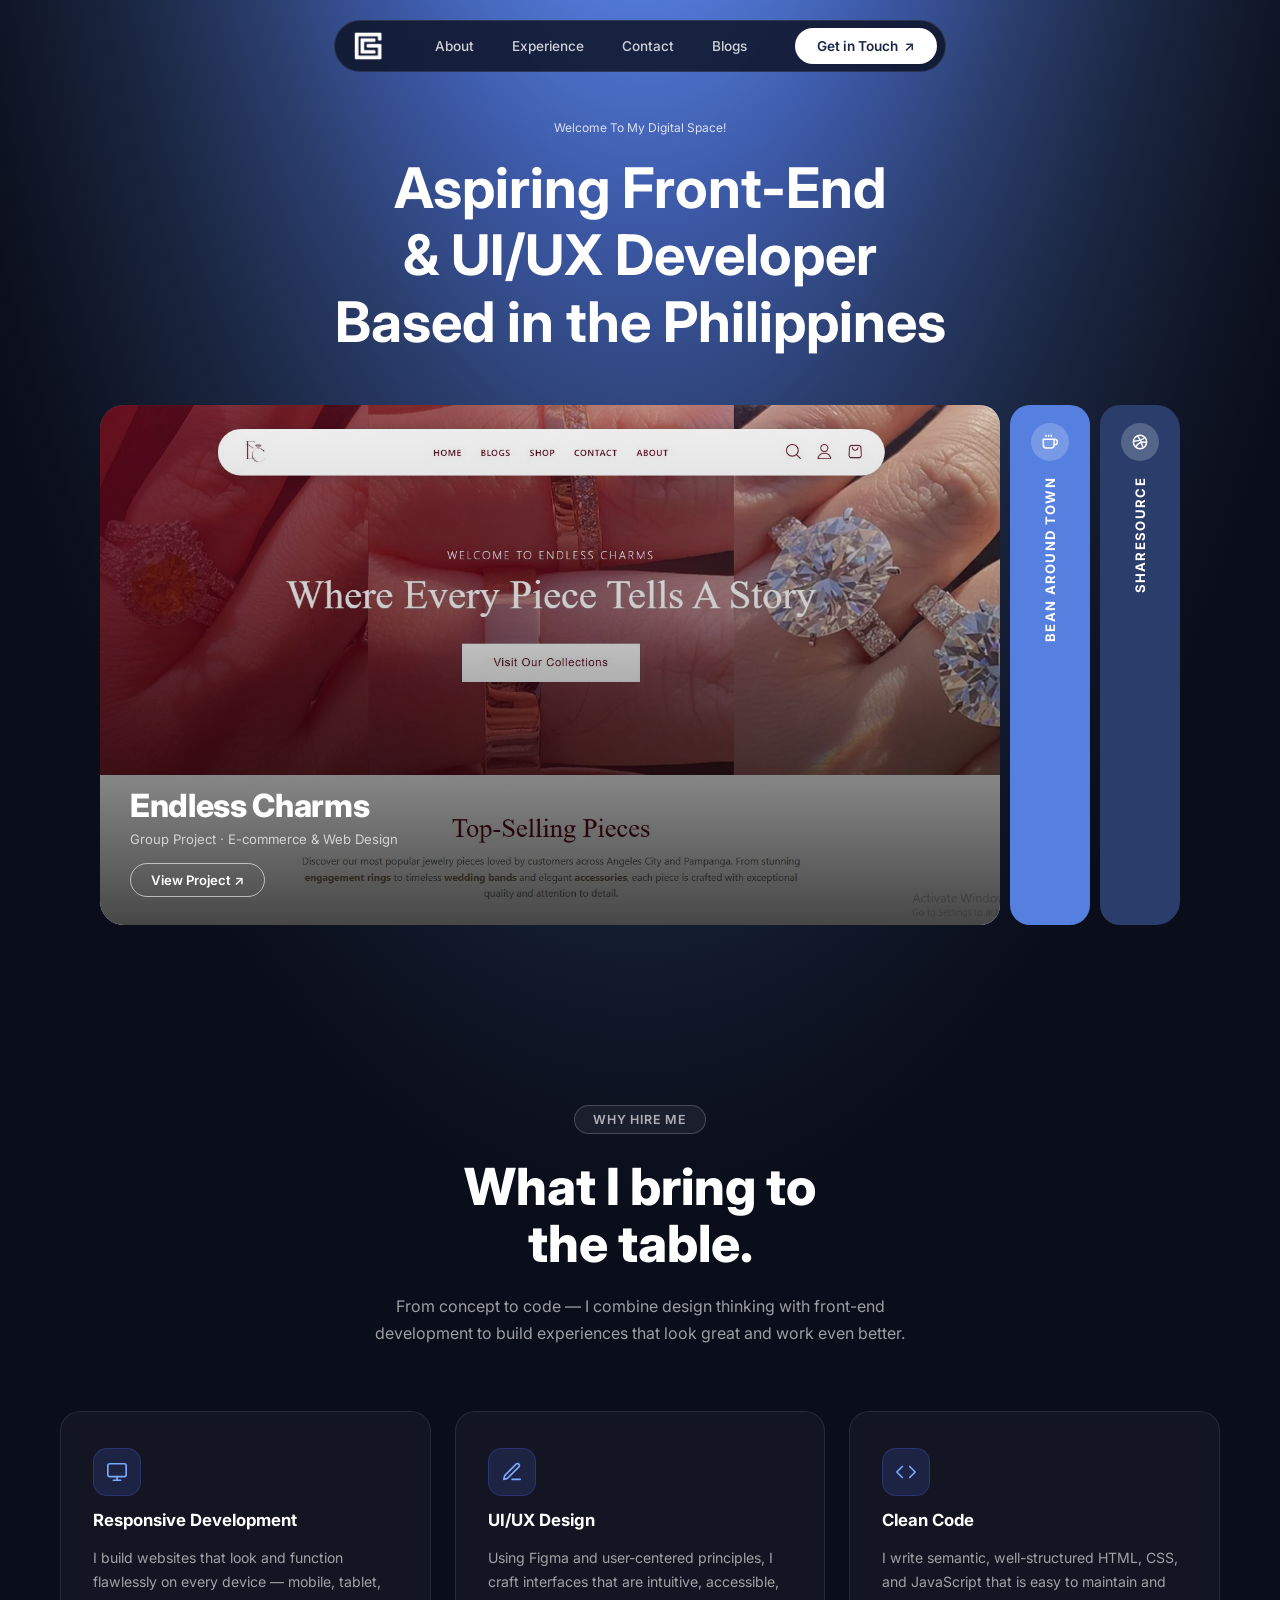
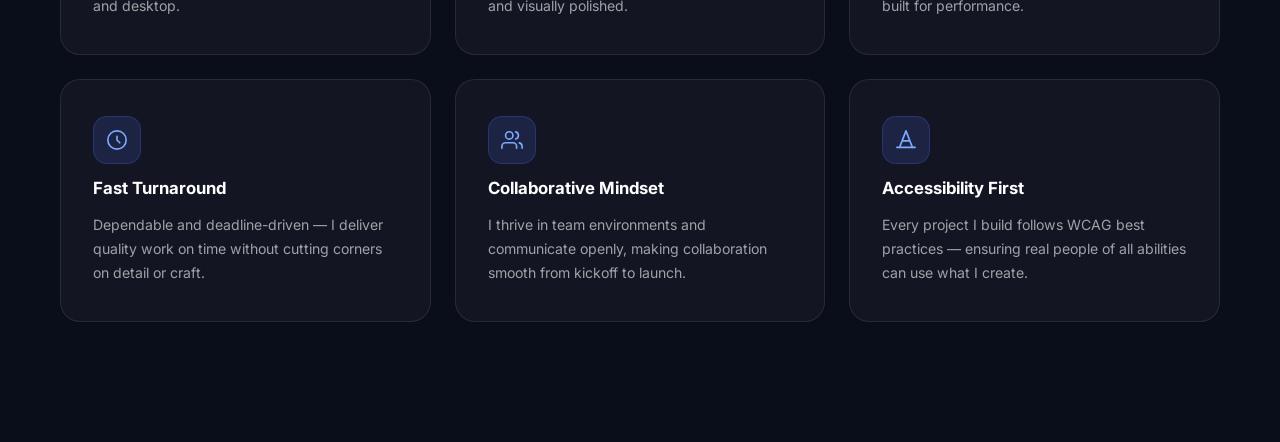
==== commit d3a2ceff: "Add Why Hire Me section to experience page" ====
--- a/index.html
+++ b/index.html
@@ -107,6 +107,67 @@
 
         </div>
     </section>
+
+    <!-- Why Hire Me Section -->
+    <section class="why-section" aria-labelledby="why-heading">
+        <div class="why-header">
+            <span class="why-badge">Why Hire Me</span>
+            <h2 class="why-title" id="why-heading">What I bring to<br>the table.</h2>
+            <p class="why-sub">From concept to code — I combine design thinking with front-end development to build experiences that look great and work even better.</p>
+        </div>
+
+        <div class="why-grid">
+
+            <div class="why-card">
+                <span class="why-card-icon" aria-hidden="true">
+                    <svg xmlns="http://www.w3.org/2000/svg" viewBox="0 0 24 24" fill="none" stroke="currentColor" stroke-width="1.8" stroke-linecap="round" stroke-linejoin="round"><rect x="2" y="3" width="20" height="14" rx="2"/><path d="M8 21h8M12 17v4"/></svg>
+                </span>
+                <h3 class="why-card-title">Responsive Development</h3>
+                <p class="why-card-text">I build websites that look and function flawlessly on every device — mobile, tablet, and desktop.</p>
+            </div>
+
+            <div class="why-card">
+                <span class="why-card-icon" aria-hidden="true">
+                    <svg xmlns="http://www.w3.org/2000/svg" viewBox="0 0 24 24" fill="none" stroke="currentColor" stroke-width="1.8" stroke-linecap="round" stroke-linejoin="round"><path d="M12 20h9"/><path d="M16.5 3.5a2.121 2.121 0 0 1 3 3L7 19l-4 1 1-4Z"/></svg>
+                </span>
+                <h3 class="why-card-title">UI/UX Design</h3>
+                <p class="why-card-text">Using Figma and user-centered principles, I craft interfaces that are intuitive, accessible, and visually polished.</p>
+            </div>
+
+            <div class="why-card">
+                <span class="why-card-icon" aria-hidden="true">
+                    <svg xmlns="http://www.w3.org/2000/svg" viewBox="0 0 24 24" fill="none" stroke="currentColor" stroke-width="1.8" stroke-linecap="round" stroke-linejoin="round"><polyline points="16 18 22 12 16 6"/><polyline points="8 6 2 12 8 18"/></svg>
+                </span>
+                <h3 class="why-card-title">Clean Code</h3>
+                <p class="why-card-text">I write semantic, well-structured HTML, CSS, and JavaScript that is easy to maintain and built for performance.</p>
+            </div>
+
+            <div class="why-card">
+                <span class="why-card-icon" aria-hidden="true">
+                    <svg xmlns="http://www.w3.org/2000/svg" viewBox="0 0 24 24" fill="none" stroke="currentColor" stroke-width="1.8" stroke-linecap="round" stroke-linejoin="round"><circle cx="12" cy="12" r="10"/><path d="M12 8v4l3 3"/></svg>
+                </span>
+                <h3 class="why-card-title">Fast Turnaround</h3>
+                <p class="why-card-text">Dependable and deadline-driven — I deliver quality work on time without cutting corners on detail or craft.</p>
+            </div>
+
+            <div class="why-card">
+                <span class="why-card-icon" aria-hidden="true">
+                    <svg xmlns="http://www.w3.org/2000/svg" viewBox="0 0 24 24" fill="none" stroke="currentColor" stroke-width="1.8" stroke-linecap="round" stroke-linejoin="round"><path d="M17 21v-2a4 4 0 0 0-4-4H5a4 4 0 0 0-4 4v2"/><circle cx="9" cy="7" r="4"/><path d="M23 21v-2a4 4 0 0 0-3-3.87"/><path d="M16 3.13a4 4 0 0 1 0 7.75"/></svg>
+                </span>
+                <h3 class="why-card-title">Collaborative Mindset</h3>
+                <p class="why-card-text">I thrive in team environments and communicate openly, making collaboration smooth from kickoff to launch.</p>
+            </div>
+
+            <div class="why-card">
+                <span class="why-card-icon" aria-hidden="true">
+                    <svg xmlns="http://www.w3.org/2000/svg" viewBox="0 0 24 24" fill="none" stroke="currentColor" stroke-width="1.8" stroke-linecap="round" stroke-linejoin="round"><path d="M2 20h20"/><path d="m5 20 7-18 7 18"/><path d="M8.5 13h7"/></svg>
+                </span>
+                <h3 class="why-card-title">Accessibility First</h3>
+                <p class="why-card-text">Every project I build follows WCAG best practices — ensuring real people of all abilities can use what I create.</p>
+            </div>
+
+        </div>
+    </section>
     </main>
 
     <script>
--- a/style.css
+++ b/style.css
@@ -937,6 +937,125 @@
     }
 }
 
+/* ── Why Hire Me Section ── */
+
+.why-section {
+    max-width: 1300px;
+    margin: 0 auto;
+    padding: 100px 60px 120px;
+}
+
+.why-header {
+    text-align: center;
+    margin-bottom: 64px;
+}
+
+.why-badge {
+    display: inline-block;
+    padding: 6px 18px;
+    border: 1px solid rgba(255, 255, 255, 0.2);
+    border-radius: 50px;
+    font-size: 0.78rem;
+    font-weight: 600;
+    letter-spacing: 0.06em;
+    text-transform: uppercase;
+    color: rgba(255, 255, 255, 0.65);
+    background: rgba(255, 255, 255, 0.06);
+    backdrop-filter: blur(6px);
+    margin-bottom: 24px;
+}
+
+.why-title {
+    font-size: 3.2rem;
+    font-weight: 800;
+    line-height: 1.12;
+    color: #ffffff;
+    margin-bottom: 20px;
+}
+
+.why-sub {
+    font-size: 1rem;
+    color: rgba(255, 255, 255, 0.6);
+    line-height: 1.7;
+    max-width: 560px;
+    margin: 0 auto;
+}
+
+.why-grid {
+    display: grid;
+    grid-template-columns: repeat(3, 1fr);
+    gap: 24px;
+}
+
+.why-card {
+    background: rgba(255, 255, 255, 0.04);
+    border: 1px solid rgba(255, 255, 255, 0.09);
+    border-radius: 20px;
+    padding: 36px 32px;
+    display: flex;
+    flex-direction: column;
+    gap: 14px;
+    transition: background 0.25s ease, border-color 0.25s ease, transform 0.25s ease;
+    backdrop-filter: blur(8px);
+}
+
+.why-card:hover {
+    background: rgba(74, 95, 217, 0.12);
+    border-color: rgba(74, 95, 217, 0.35);
+    transform: translateY(-4px);
+}
+
+.why-card-icon {
+    width: 48px;
+    height: 48px;
+    border-radius: 14px;
+    background: rgba(74, 95, 217, 0.18);
+    border: 1px solid rgba(74, 95, 217, 0.3);
+    display: flex;
+    align-items: center;
+    justify-content: center;
+    color: #7da9ff;
+    flex-shrink: 0;
+}
+
+.why-card-icon svg {
+    width: 22px;
+    height: 22px;
+}
+
+.why-card-title {
+    font-size: 1.05rem;
+    font-weight: 700;
+    color: #ffffff;
+    line-height: 1.3;
+}
+
+.why-card-text {
+    font-size: 0.88rem;
+    color: rgba(255, 255, 255, 0.6);
+    line-height: 1.7;
+}
+
+@media (max-width: 1024px) {
+    .why-grid {
+        grid-template-columns: repeat(2, 1fr);
+    }
+}
+
+@media (max-width: 640px) {
+    .why-section {
+        padding: 60px 24px 80px;
+    }
+
+    .why-title {
+        font-size: 2.2rem;
+    }
+
+    .why-grid {
+        grid-template-columns: 1fr;
+    }
+}
+
 /* ── Contact Page ── */
 
 .contact-section {
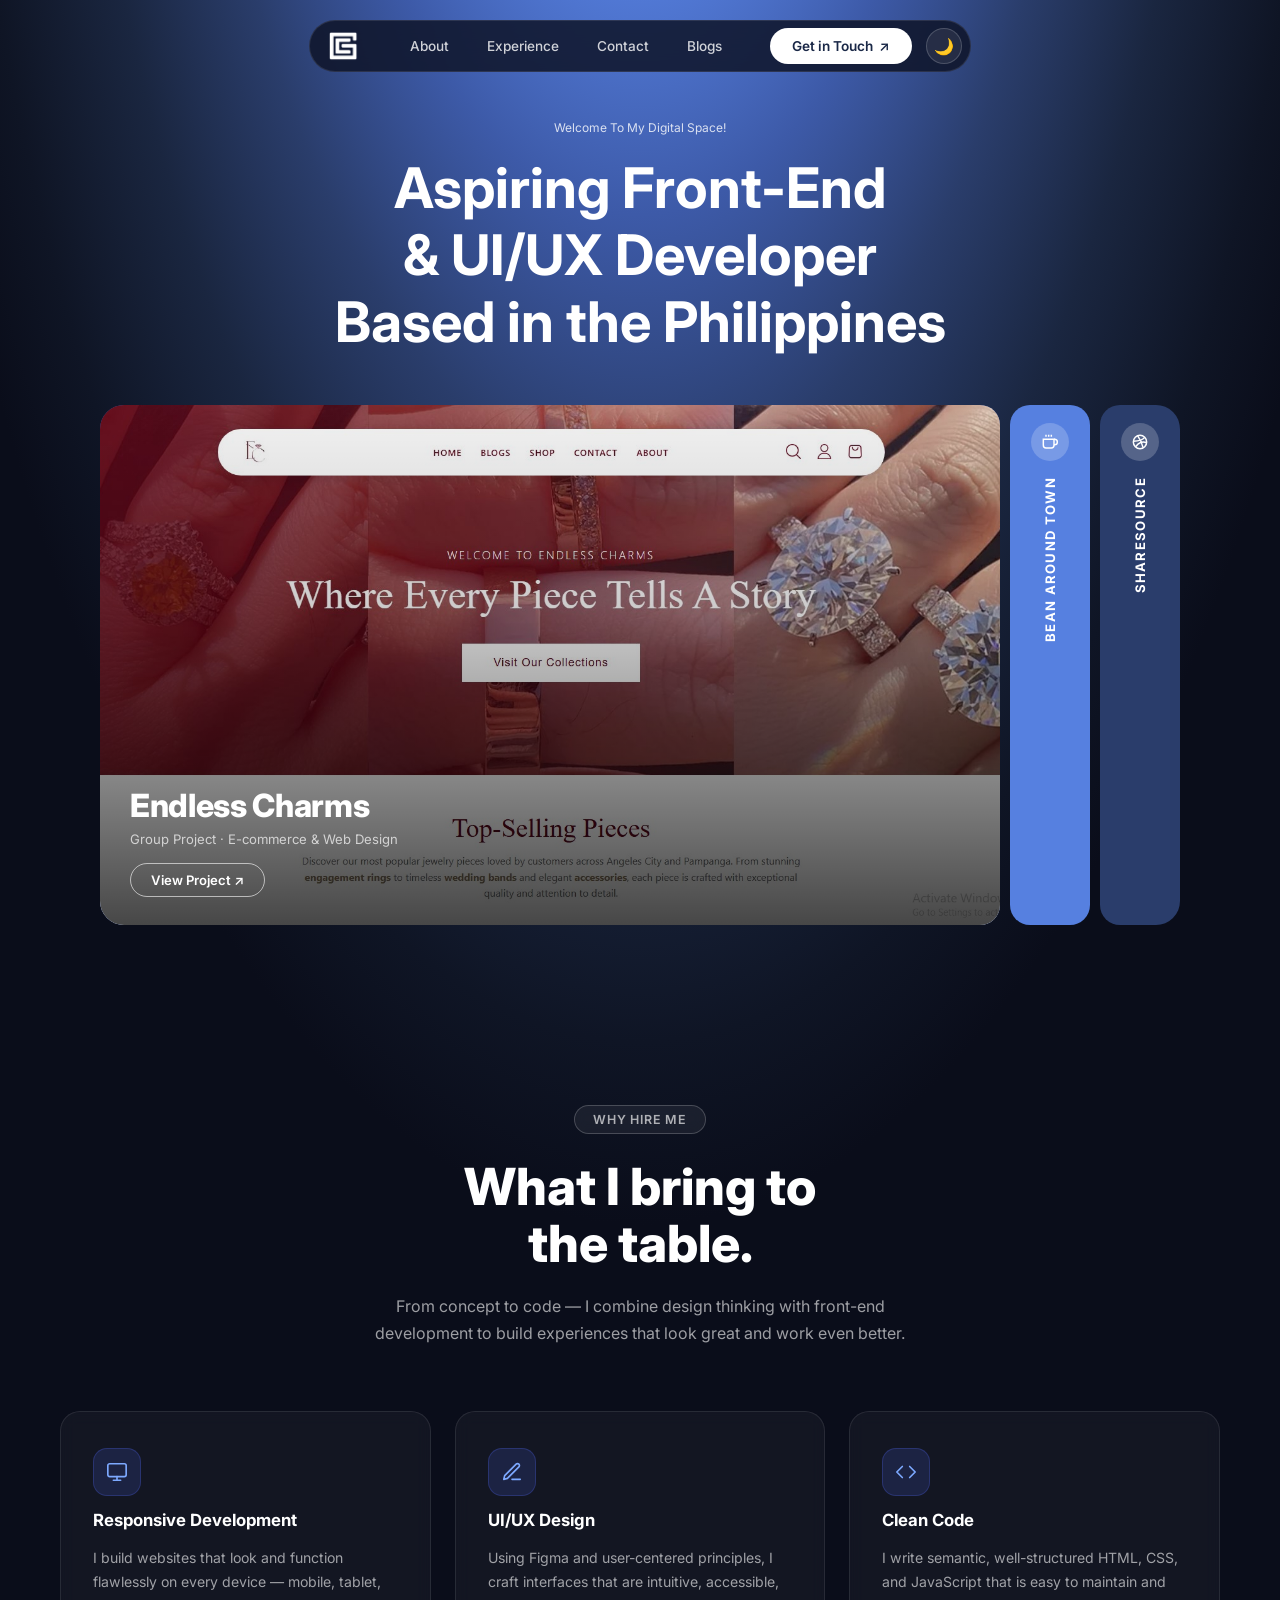
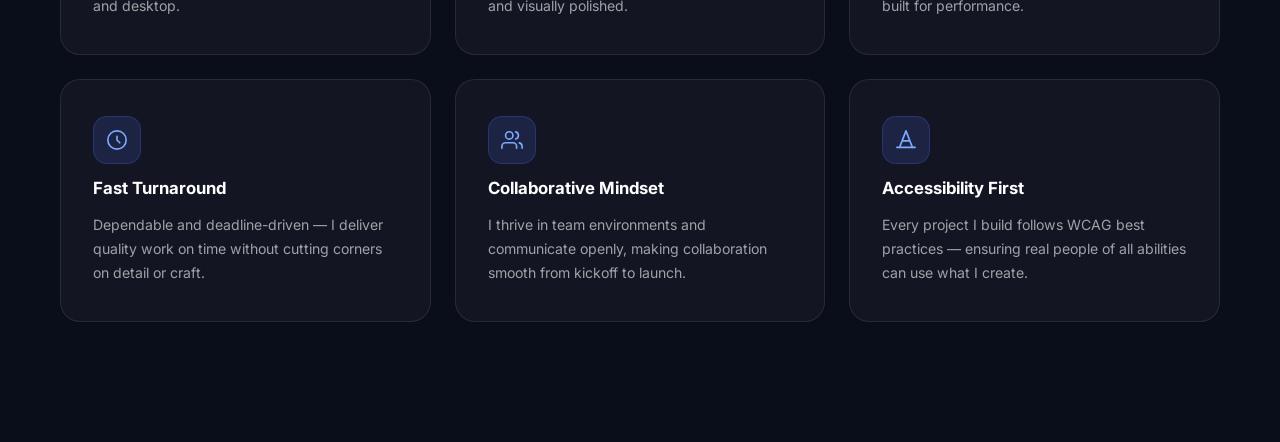
==== commit 5ffef1ec: "Add light/dark mode toggle across all pages" ====
--- a/index.html
+++ b/index.html
@@ -15,6 +15,7 @@
     <link rel="preconnect" href="https://fonts.gstatic.com" crossorigin>
     <link href="https://fonts.googleapis.com/css2?family=Inter:wght@400;500;600;700;800&display=swap" rel="stylesheet">
     <link rel="stylesheet" href="style.css">
+    <script>(function(){if(localStorage.getItem('theme')==='light')document.documentElement.classList.add('light-mode');}());</script>
 </head>
 <body>
     <a href="#main-content" class="skip-link">Skip to main content</a>
@@ -33,6 +34,9 @@
                     <li><a href="blog.html">Blogs</a></li>
                 </ul>
                 <a href="https://mail.google.com/mail/?view=cm&to=erickaferguson22@gmail.com&su=Hello%20Ericka%20Mae%20Gavino" target="_blank" rel="noopener noreferrer" class="cta-button">Get in Touch</a>
+                <button class="theme-toggle" id="themeToggle" aria-label="Toggle light/dark mode">
+                    <span class="theme-toggle-icon">🌙</span>
+                </button>
             </div>
         </nav>
     </header>
@@ -181,5 +185,22 @@
             });
         });
     </script>
+
+    <script>
+        (function() {
+            const btn = document.getElementById('themeToggle');
+            const icon = btn.querySelector('.theme-toggle-icon');
+            function apply(mode) {
+                document.documentElement.classList.toggle('light-mode', mode === 'light');
+                icon.textContent = mode === 'light' ? '\u2600\ufe0f' : '\ud83c\udf19';
+            }
+            apply(localStorage.getItem('theme') || 'dark');
+            btn.addEventListener('click', function() {
+                const next = document.documentElement.classList.contains('light-mode') ? 'dark' : 'light';
+                localStorage.setItem('theme', next);
+                apply(next);
+            });
+        })();
+    </script>
 </body>
 </html>
--- a/style.css
+++ b/style.css
@@ -1943,9 +1943,67 @@
 /* ── Article / Blog Post Pages ── */
 
 .article-section {
-    max-width: 760px;
+    max-width: 1200px;
     margin: 0 auto;
-    padding: 120px 40px 100px;
+    padding: 120px 60px 100px;
+}
+
+.article-layout {
+    display: grid;
+    grid-template-columns: 220px 1fr;
+    gap: 64px;
+    align-items: start;
+}
+
+.article-main {
+    min-width: 0;
+}
+
+/* Sticky TOC sidebar */
+.toc-sidebar {
+    position: sticky;
+    top: 110px;
+}
+
+.toc-title {
+    font-size: 0.7rem;
+    font-weight: 700;
+    text-transform: uppercase;
+    letter-spacing: 0.08em;
+    color: rgba(255, 255, 255, 0.35);
+    margin-bottom: 14px;
+}
+
+.toc-list {
+    list-style: none;
+    display: flex;
+    flex-direction: column;
+    gap: 2px;
+}
+
+.toc-link {
+    display: block;
+    font-size: 0.81rem;
+    color: rgba(255, 255, 255, 0.42);
+    text-decoration: none;
+    padding: 7px 12px;
+    border-left: 2px solid rgba(255, 255, 255, 0.08);
+    border-radius: 0 6px 6px 0;
+    line-height: 1.4;
+    transition: color 0.2s ease, border-color 0.2s ease, background 0.2s ease;
+}
+
+.toc-link:hover {
+    color: rgba(255, 255, 255, 0.8);
+    border-left-color: rgba(125, 169, 255, 0.4);
+    background: rgba(125, 169, 255, 0.05);
+}
+
+.toc-link.active {
+    color: #7da9ff;
+    border-left-color: #7da9ff;
+    background: rgba(125, 169, 255, 0.08);
+    font-weight: 500;
 }
 
 .article-back {
@@ -2091,6 +2149,40 @@
     }
 }
 
+@media (max-width: 960px) {
+    .article-layout {
+        grid-template-columns: 1fr;
+        gap: 0;
+    }
+    .toc-sidebar {
+        position: static;
+        background: rgba(255, 255, 255, 0.03);
+        border: 1px solid rgba(255, 255, 255, 0.08);
+        border-radius: 14px;
+        padding: 20px 24px;
+        margin-bottom: 48px;
+    }
+    .toc-list {
+        flex-direction: row;
+        flex-wrap: wrap;
+        gap: 6px;
+    }
+    .toc-link {
+        border-left: none;
+        border-radius: 50px;
+        padding: 5px 14px;
+        background: rgba(255, 255, 255, 0.05);
+        font-size: 0.8rem;
+    }
+    .toc-link.active {
+        background: rgba(125, 169, 255, 0.15);
+        border-left: none;
+    }
+    .toc-link:hover {
+        border-left: none;
+    }
+}
+
 @media (max-width: 640px) {
     .blog-section {
         padding: 110px 24px 80px;
@@ -2139,3 +2231,445 @@
         padding: 24px;
     }
 }
+
+/* ── Theme Toggle Button ── */
+.theme-toggle {
+    width: 36px;
+    height: 36px;
+    border-radius: 50%;
+    border: 1px solid rgba(255, 255, 255, 0.18);
+    background: rgba(255, 255, 255, 0.08);
+    cursor: pointer;
+    display: flex;
+    align-items: center;
+    justify-content: center;
+    font-size: 1rem;
+    margin-left: 8px;
+    flex-shrink: 0;
+    transition: background 0.2s ease, border-color 0.2s ease, transform 0.2s ease;
+}
+
+.theme-toggle:hover {
+    background: rgba(255, 255, 255, 0.18);
+    transform: rotate(20deg);
+}
+
+/* ── Light Mode ── */
+.light-mode body {
+    background: linear-gradient(160deg, #eef2ff 0%, #dde8ff 30%, #c7d9ff 60%, #b8ccf8 100%);
+    color: #0a0d1a;
+}
+
+/* Nav */
+.light-mode .nav-container {
+    background: rgba(255, 255, 255, 0.85);
+    border-color: rgba(0, 0, 0, 0.1);
+}
+
+.light-mode .nav-links a {
+    color: rgba(10, 13, 26, 0.7);
+}
+
+.light-mode .nav-links a:hover,
+.light-mode .nav-links a[aria-current="page"] {
+    background: rgba(10, 13, 26, 0.08);
+    color: #0a0d1a;
+}
+
+.light-mode .cta-button {
+    background: #0a0d1a;
+    color: #ffffff;
+}
+
+.light-mode .cta-button:hover {
+    background: #1e2540;
+    color: #ffffff;
+}
+
+.light-mode .theme-toggle {
+    border-color: rgba(0, 0, 0, 0.15);
+    background: rgba(0, 0, 0, 0.06);
+}
+
+.light-mode .theme-toggle:hover {
+    background: rgba(0, 0, 0, 0.12);
+}
+
+/* Hero */
+.light-mode .hero-subtitle {
+    color: rgba(10, 13, 26, 0.55);
+}
+
+.light-mode .hero-title {
+    color: #0a0d1a;
+}
+
+/* Skip link */
+.light-mode .skip-link {
+    background: #0a0d1a;
+    color: #fff;
+}
+
+/* Tools Section */
+.light-mode .tools-title,
+.light-mode .tool-name {
+    color: #0a0d1a;
+}
+
+.light-mode .tools-line {
+    background: rgba(10, 13, 26, 0.1);
+}
+
+.light-mode .tools-dot {
+    background: rgba(10, 13, 26, 0.2);
+    border-color: rgba(10, 13, 26, 0.15);
+}
+
+.light-mode .tools-item:not(.left) .tools-right,
+.light-mode .tools-item.left .tools-left {
+    background: rgba(255, 255, 255, 0.6);
+    border-color: rgba(10, 13, 26, 0.08);
+}
+
+/* About page */
+.light-mode .about-badge {
+    border-color: rgba(10, 13, 26, 0.15);
+    color: rgba(10, 13, 26, 0.65);
+    background: rgba(10, 13, 26, 0.04);
+}
+
+.light-mode .about-heading,
+.light-mode .about-desc,
+.light-mode .about-item-title {
+    color: #0a0d1a;
+}
+
+.light-mode .about-desc,
+.light-mode .about-item-sub {
+    color: rgba(10, 13, 26, 0.65);
+}
+
+.light-mode .about-item {
+    background: rgba(255, 255, 255, 0.6);
+    border-color: rgba(10, 13, 26, 0.1);
+}
+
+.light-mode .about-item-icon {
+    background: rgba(74, 95, 217, 0.1);
+    border-color: rgba(74, 95, 217, 0.2);
+    color: #3d5aa8;
+}
+
+/* Projects / carousel */
+.light-mode .acc-card {
+    border-color: rgba(10, 13, 26, 0.12);
+}
+
+.light-mode .acc-label {
+    color: rgba(10, 13, 26, 0.75);
+}
+
+.light-mode .acc-icon {
+    color: rgba(10, 13, 26, 0.5);
+}
+
+/* Why Hire Me */
+.light-mode .why-badge {
+    border-color: rgba(10, 13, 26, 0.15);
+    color: rgba(10, 13, 26, 0.55);
+    background: rgba(10, 13, 26, 0.04);
+}
+
+.light-mode .why-title {
+    color: #0a0d1a;
+}
+
+.light-mode .why-sub {
+    color: rgba(10, 13, 26, 0.6);
+}
+
+.light-mode .why-card {
+    background: rgba(255, 255, 255, 0.65);
+    border-color: rgba(10, 13, 26, 0.1);
+}
+
+.light-mode .why-card:hover {
+    background: rgba(255, 255, 255, 0.9);
+    border-color: rgba(74, 95, 217, 0.3);
+}
+
+.light-mode .why-card-icon {
+    background: rgba(74, 95, 217, 0.1);
+    border-color: rgba(74, 95, 217, 0.2);
+    color: #3d5aa8;
+}
+
+.light-mode .why-card-title {
+    color: #0a0d1a;
+}
+
+.light-mode .why-card-text {
+    color: rgba(10, 13, 26, 0.6);
+}
+
+/* Blog list page */
+.light-mode .blog-heading {
+    color: #0a0d1a;
+}
+
+.light-mode .blog-card {
+    background: rgba(255, 255, 255, 0.65);
+    border-color: rgba(10, 13, 26, 0.1);
+}
+
+.light-mode .blog-card:hover {
+    background: rgba(255, 255, 255, 0.9);
+    border-color: rgba(74, 95, 217, 0.3);
+}
+
+.light-mode .blog-card-title {
+    color: #0a0d1a;
+}
+
+.light-mode .blog-card-excerpt {
+    color: rgba(10, 13, 26, 0.6);
+}
+
+.light-mode .blog-card-meta {
+    color: rgba(10, 13, 26, 0.45);
+}
+
+.light-mode .blog-filter-btn {
+    background: rgba(10, 13, 26, 0.06);
+    border-color: rgba(10, 13, 26, 0.12);
+    color: rgba(10, 13, 26, 0.65);
+}
+
+.light-mode .blog-filter-btn:hover,
+.light-mode .blog-filter-btn.active {
+    background: #0a0d1a;
+    border-color: #0a0d1a;
+    color: #fff;
+}
+
+/* Blog article pages */
+.light-mode .article-back-link {
+    color: rgba(10, 13, 26, 0.5);
+}
+
+.light-mode .article-back-link:hover {
+    color: #0a0d1a;
+}
+
+.light-mode .article-header {
+    border-bottom-color: rgba(10, 13, 26, 0.1);
+}
+
+.light-mode .article-title {
+    color: #0a0d1a;
+}
+
+.light-mode .article-byline {
+    color: rgba(10, 13, 26, 0.5);
+}
+
+.light-mode .article-byline strong {
+    color: rgba(10, 13, 26, 0.85);
+}
+
+.light-mode .article-dot {
+    color: rgba(10, 13, 26, 0.25);
+}
+
+.light-mode .article-lead {
+    color: rgba(10, 13, 26, 0.8);
+    border-left-color: rgba(74, 95, 217, 0.35);
+}
+
+.light-mode .article-body p,
+.light-mode .article-body li {
+    color: rgba(10, 13, 26, 0.8);
+}
+
+.light-mode .article-body h2 {
+    color: #0a0d1a;
+}
+
+.light-mode .article-body code {
+    background: rgba(74, 95, 217, 0.1);
+    color: #2a3d8f;
+}
+
+.light-mode .article-body blockquote {
+    border-left-color: rgba(74, 95, 217, 0.35);
+    color: rgba(10, 13, 26, 0.7);
+}
+
+/* TOC sidebar */
+.light-mode .toc-title {
+    color: rgba(10, 13, 26, 0.4);
+}
+
+.light-mode .toc-link {
+    color: rgba(10, 13, 26, 0.45);
+    border-left-color: rgba(10, 13, 26, 0.1);
+}
+
+.light-mode .toc-link:hover {
+    color: rgba(10, 13, 26, 0.85);
+    border-left-color: #3d5aa8;
+    background: rgba(74, 95, 217, 0.06);
+}
+
+.light-mode .toc-link.active {
+    color: #3d5aa8;
+    border-left-color: #3d5aa8;
+    background: rgba(74, 95, 217, 0.08);
+}
+
+@media (max-width: 960px) {
+    .light-mode .toc-sidebar {
+        background: rgba(255, 255, 255, 0.6);
+        border-color: rgba(10, 13, 26, 0.1);
+    }
+}
+
+/* Contact page */
+.light-mode .contact-left {
+    background: rgba(255, 255, 255, 0.75);
+    border-color: rgba(10, 13, 26, 0.1);
+}
+
+.light-mode .contact-brand-name,
+.light-mode .contact-info-label {
+    color: #0a0d1a;
+}
+
+.light-mode .contact-info-sub {
+    color: rgba(10, 13, 26, 0.55);
+}
+
+.light-mode .contact-info-icon {
+    border-color: rgba(10, 13, 26, 0.15);
+    background: rgba(10, 13, 26, 0.04);
+    color: #0a0d1a;
+}
+
+.light-mode .contact-info-link {
+    color: #3d5aa8;
+}
+
+.light-mode .contact-social-icon {
+    border-color: rgba(10, 13, 26, 0.15);
+    background: rgba(10, 13, 26, 0.04);
+    color: #0a0d1a;
+}
+
+.light-mode .contact-social-icon:hover {
+    background: #0a0d1a;
+    color: #fff;
+    border-color: #0a0d1a;
+}
+
+.light-mode .contact-right {
+    background: rgba(74, 95, 217, 0.08);
+    border-color: rgba(74, 95, 217, 0.2);
+}
+
+.light-mode .contact-heading {
+    color: #0a0d1a;
+}
+
+.light-mode .contact-subtext {
+    color: rgba(10, 13, 26, 0.6);
+}
+
+.light-mode .form-group input[type="text"],
+.light-mode .form-group input[type="email"],
+.light-mode .form-group textarea {
+    color: #0a0d1a;
+    border-bottom-color: rgba(10, 13, 26, 0.25);
+}
+
+.light-mode .form-group input[type="text"]::placeholder,
+.light-mode .form-group input[type="email"]::placeholder,
+.light-mode .form-group textarea::placeholder {
+    color: rgba(10, 13, 26, 0.4);
+}
+
+.light-mode .form-group input[type="text"]:focus,
+.light-mode .form-group input[type="email"]:focus,
+.light-mode .form-group textarea:focus {
+    border-bottom-color: #3d5aa8;
+}
+
+.light-mode .char-hint {
+    color: rgba(10, 13, 26, 0.4);
+}
+
+.light-mode .help-legend {
+    color: rgba(10, 13, 26, 0.55);
+}
+
+.light-mode .help-check {
+    color: #0a0d1a;
+}
+
+.light-mode .help-check input[type="checkbox"] {
+    border-color: rgba(10, 13, 26, 0.3);
+    background: transparent;
+}
+
+.light-mode .help-check input[type="checkbox"]:checked {
+    background: #3d5aa8;
+    border-color: #3d5aa8;
+}
+
+.light-mode .help-check input[type="checkbox"]:checked::after {
+    border-color: #ffffff;
+}
+
+/* Resume page */
+.light-mode .resume-heading {
+    color: #0a0d1a;
+}
+
+.light-mode .resume-sub {
+    color: rgba(10, 13, 26, 0.6);
+}
+
+.light-mode .resume-viewer-wrap {
+    border-color: rgba(10, 13, 26, 0.12);
+    background: rgba(255, 255, 255, 0.7);
+}
+
+.light-mode .resume-footer-strip {
+    background: rgba(255, 255, 255, 0.7);
+    border-top-color: rgba(10, 13, 26, 0.1);
+    color: rgba(10, 13, 26, 0.55);
+}
+
+.light-mode .resume-download-btn {
+    background: #0a0d1a;
+    color: #fff;
+}
+
+.light-mode .resume-download-btn:hover {
+    background: #1e2540;
+}
+
+/* Blog category pills */
+.light-mode .blog-cat.design {
+    background: rgba(74, 95, 217, 0.12);
+    color: #3d5aa8;
+}
+
+.light-mode .blog-cat.development {
+    background: rgba(34, 197, 94, 0.12);
+    color: #166534;
+}
+
+.light-mode .blog-cat.career {
+    background: rgba(234, 179, 8, 0.12);
+    color: #854d0e;
+}
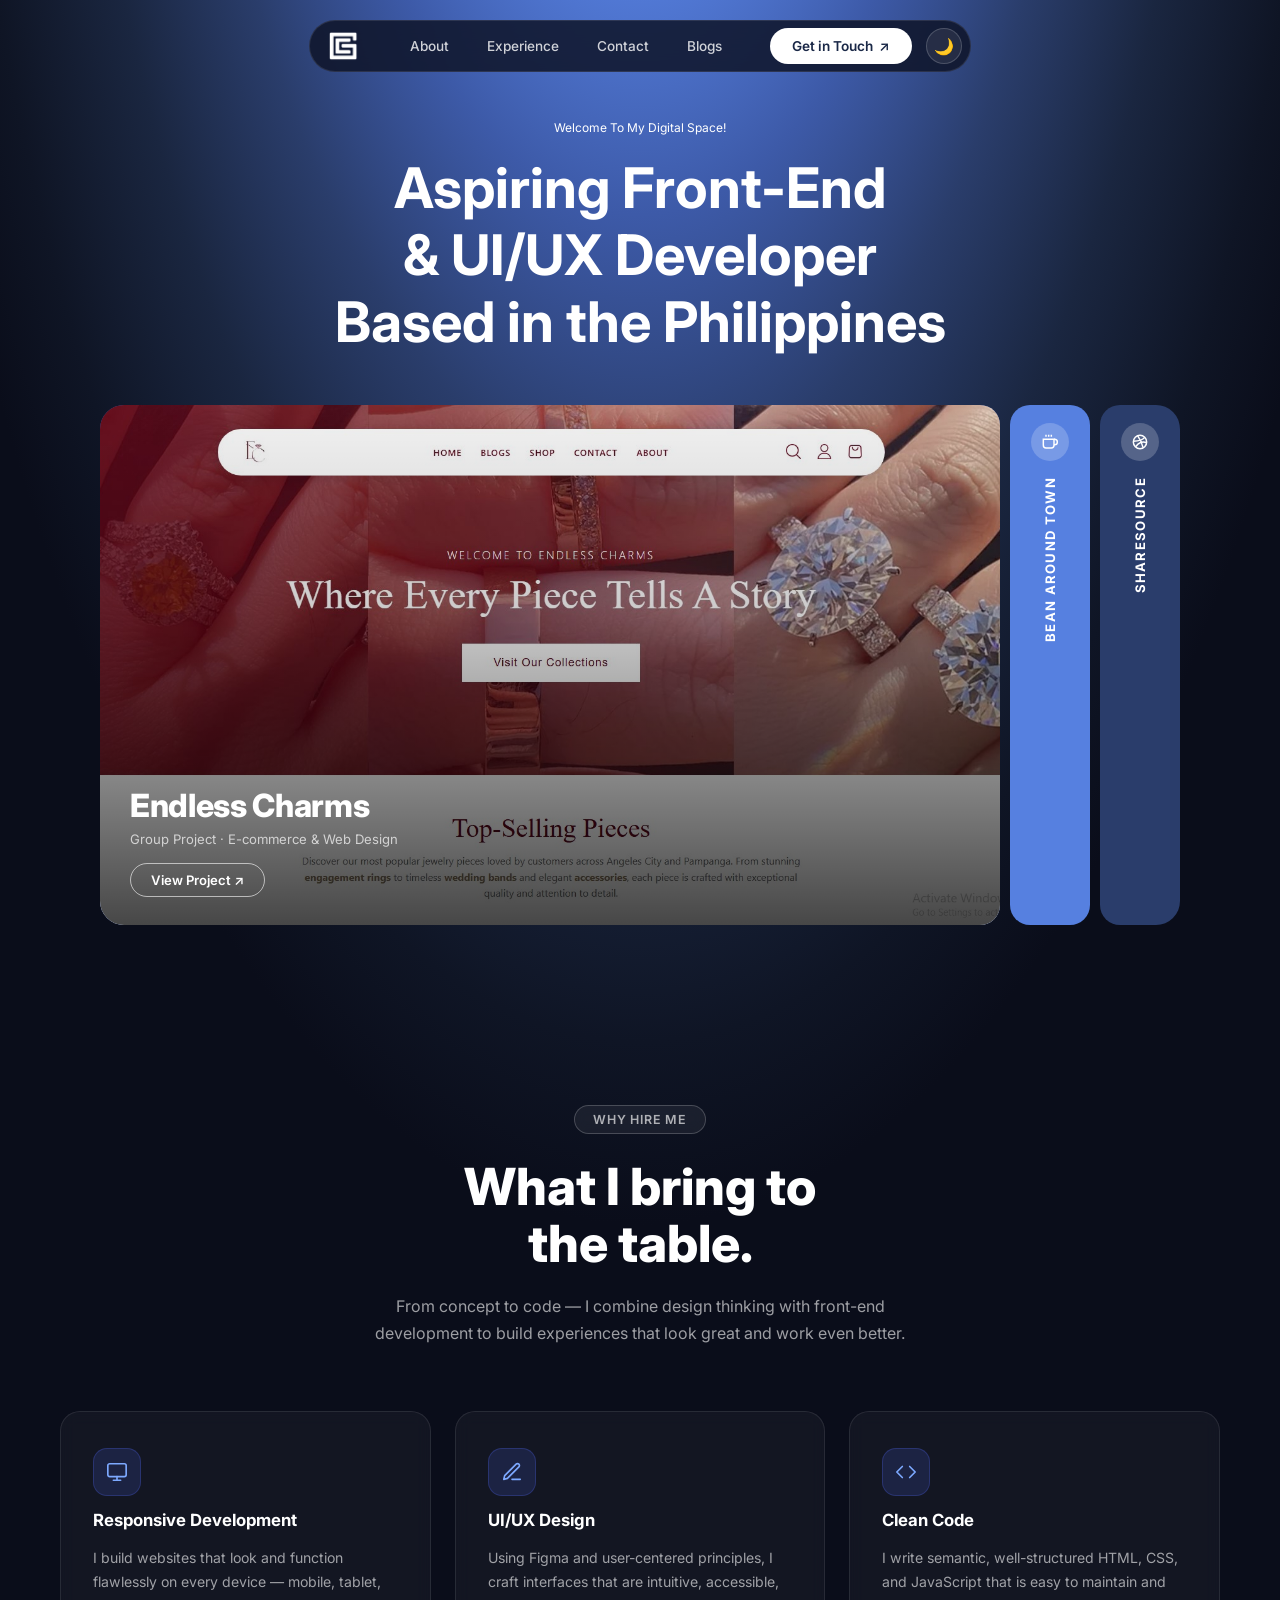
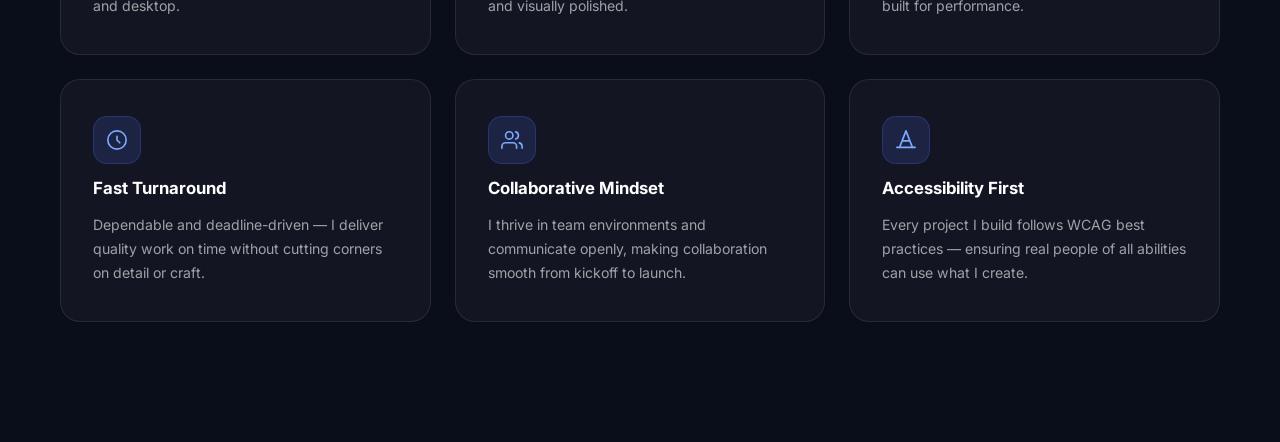
==== commit a6b376be: "Fix netlify.toml: no build command, publish from root; add scroll animations, light mode logo swap, " ====
--- a/index.html
+++ b/index.html
@@ -25,11 +25,12 @@
         <nav class="top-nav" aria-label="Main navigation">
             <div class="nav-container">
                 <a href="contact.html" class="logo" aria-label="Ericka Gavino – go to contact page" aria-current="page">
-                    <img src="IMG/ERICKA-GAVINO-PERSONAL-LOGO.png" alt="Ericka Gavino personal logo" class="logo-image">
+                    <img src="IMG/ERICKA-GAVINO-PERSONAL-LOGO.png" alt="Ericka Gavino personal logo" class="logo-image logo-dark">
+                    <img src="IMG/EG-LOGO-BLUE.png" alt="Ericka Gavino personal logo" class="logo-image logo-light">
                 </a>
                 <ul class="nav-links">
                     <li><a href="about.html">About</a></li>
-                    <li><a href="#projects">Experience</a></li>
+                    <li><a href="index.html">Experience</a></li>
                     <li><a href="contact.html">Contact</a></li>
                     <li><a href="blog.html">Blogs</a></li>
                 </ul>
@@ -202,5 +203,6 @@
             });
         })();
     </script>
+    <script src="animations.js" defer></script>
 </body>
 </html>
--- a/style.css
+++ b/style.css
@@ -174,6 +174,10 @@
     padding: 4px 28px 4px 4px;
 }
 
+.logo-light { display: none; }
+.light-mode .logo-dark  { display: none; }
+.light-mode .logo-light { display: block; }
+
 .logo-image {
     height: 30px;
     width: auto;
@@ -473,16 +477,57 @@
 
 /* ── About Page ── */
 .about-section {
-    display: flex;
-    justify-content: center;
+    display: grid;
+    grid-template-columns: 1fr 1fr;
     align-items: flex-end;
     height: calc(100vh - 70px);
-    padding: 80px 0 0;
+    max-width: 1400px;
+    margin: 0 auto;
+    padding: 0 0 0 80px;
+}
+
+.about-hero-left {
+    align-self: flex-end;
+    padding-right: 40px;
+    padding-bottom: 260px;
+}
+
+.about-hello {
+    font-size: 1.5rem;
+    font-weight: 400;
+    margin: 0 0 2px;
+    color: white;
+    line-height: 1.4;
+}
+
+.about-name {
+    font-size: 4.8rem;
+    font-weight: 800;
+    line-height: 1.0;
+    margin: 0 0 20px;
+    color: white;
+    letter-spacing: -0.02em;
+    white-space: nowrap;
+}
+
+.about-bio {
+    font-size: 0.9rem;
+    line-height: 1.6;
+    max-width: 520px;
+    color: rgba(255,255,255,0.82);
+    font-weight: 400;
+    margin: 70px 0 0;
+}
+
+.about-socials {
+    display: flex;
+    gap: 12px;
+    margin-top: 28px;
 }
 
 .about-portrait {
     display: flex;
-    justify-content: center;
+    justify-content: flex-end;
     align-items: flex-end;
     align-self: flex-end;
     height: 100%;
@@ -506,6 +551,42 @@
     align-self: center;
     text-align: left;
     padding-left: 60px;
+}
+
+/* About section responsive */
+@media (max-width: 768px) {
+    .about-section {
+        grid-template-columns: 1fr;
+        height: auto;
+        padding: 60px 30px 0;
+        gap: 40px;
+    }
+
+    .about-hero-left {
+        padding-right: 0;
+        padding-bottom: 0;
+        order: 2;
+        text-align: center;
+    }
+
+    .about-bio {
+        max-width: 100%;
+        margin: 0 auto;
+    }
+
+    .about-name {
+        font-size: 3rem;
+        white-space: normal;
+    }
+
+    .about-portrait {
+        order: 1;
+        justify-content: center;
+    }
+
+    .about-portrait img {
+        height: 50vh;
+    }
 }
 
 /* ── Separator ── */
@@ -548,11 +629,160 @@
     border-bottom: 1px solid rgba(255,255,255,0.1);
 }
 
+.light-mode .section-separator {
+    background: rgba(10, 13, 26, 0.04);
+    color: rgba(10, 13, 26, 0.65);
+    border-top-color: rgba(10, 13, 26, 0.08);
+    border-bottom-color: rgba(10, 13, 26, 0.08);
+}
+
 /* ── Skills Section ── */
 .skills-section {
+    max-width: 1200px;
+    margin: 0 auto;
+    padding: 60px 60px 80px;
+}
+
+.skills-title {
+    font-size: 2rem;
+    font-weight: 700;
+    margin-bottom: 48px;
+}
+
+.skills-table {
+    display: flex;
+    flex-direction: column;
+    gap: 0;
+    position: relative;
+}
+
+/* Vertical animated line — centered, same as timeline */
+.skills-line-track {
+    position: absolute;
+    left: 50%;
+    top: 0;
+    transform: translateX(-50%);
+    width: 1px;
+    height: 100%;
+    background: rgba(255,255,255,0.15);
+    z-index: 0;
+}
+
+.skills-line-fill {
+    position: absolute;
+    top: 0;
+    left: 0;
+    width: 1px;
+    height: 0%;
+    background: #c8b400;
+    transition: height 0.1s linear;
+}
+
+.skills-row {
+    display: grid;
+    grid-template-columns: 1fr 40px 1fr;
+    align-items: start;
+    padding: 40px 0;
+    opacity: 0.35;
+    transition: opacity 0.5s ease;
+    position: relative;
+    z-index: 1;
+}
+
+.skills-row:last-child {
+    border-bottom: none;
+}
+
+.skills-row.active {
+    opacity: 1;
+}
+
+.skills-row-label {
+    font-size: 0.85rem;
+    font-weight: 600;
+    text-transform: uppercase;
+    letter-spacing: 0.08em;
+    color: rgba(255,255,255,0.4);
+    text-align: right;
+    padding-right: 40px;
+    padding-top: 6px;
+}
+
+/* Dot on the center line */
+.skills-row-dot {
+    width: 14px;
+    height: 14px;
+    border-radius: 50%;
+    background: rgba(255,255,255,0.3);
+    border: 2px solid rgba(255,255,255,0.4);
+    margin: 0 auto;
+    margin-top: 4px;
+    transition: background 0.4s ease, border-color 0.4s ease, box-shadow 0.4s ease;
+    position: relative;
+    z-index: 2;
+}
+
+.skills-row-dot.active {
+    background: #c8b400;
+    border-color: #c8b400;
+    box-shadow: 0 0 10px rgba(200, 180, 0, 0.6);
+}
+
+.skills-row-content {
+    display: flex;
+    flex-wrap: wrap;
+    gap: 10px;
+    padding-left: 40px;
+    padding-top: 2px;
+}
+
+.skills-row-tools {
+    align-items: center;
+}
+
+.tool-pill {
+    display: flex;
+    align-items: center;
+    gap: 8px;
+    padding: 6px 14px 6px 10px;
+    border: 1px solid rgba(255,255,255,0.15);
+    border-radius: 100px;
+    font-size: 0.88rem;
+    font-weight: 500;
+    color: white;
+    background: rgba(255,255,255,0.05);
+}
+
+.tool-pill-logo {
+    width: 22px;
+    height: 22px;
+    object-fit: contain;
+}
+
+.tool-pill-logo-invert {
+    filter: invert(1);
+}
+
+/* Side-by-side skills + tools layout */
+.skills-tools-row {
+    display: grid;
+    grid-template-columns: 1fr 1fr;
     max-width: 1400px;
     margin: 0 auto;
-    padding: 40px 60px 60px;
+    gap: 0;
+}
+
+.skills-tools-row .skills-section,
+.skills-tools-row .tools-section {
+    max-width: 100%;
+    margin: 0;
+    padding: 40px 50px 60px;
+}
+
+@media (max-width: 768px) {
+    .skills-tools-row {
+        grid-template-columns: 1fr;
+    }
 }
 
 .skills-title {
@@ -875,6 +1105,11 @@
     margin-right: 8px;
     margin-bottom: 4px;
     color: white;
+}
+
+.light-mode .tl-tag {
+    color: #0a0d1a;
+    border-color: rgba(10, 13, 26, 0.25);
 }
 
 /* Responsive Design */
@@ -1062,7 +1297,7 @@
     min-height: calc(100vh - 80px);
     max-width: 1300px;
     margin: 0 auto;
-    padding: 100px 40px 80px;
+    padding: 150px 40px 80px;
     display: grid;
     grid-template-columns: 1fr 1.45fr;
     gap: 32px;
@@ -1431,21 +1666,103 @@
     padding: 80px 60px 100px;
     display: flex;
     flex-direction: column;
-    gap: 32px;
-}
-
-/* Top row: title + download button */
-.resume-top {
-    display: flex;
-    align-items: center;
-    justify-content: space-between;
-    flex-wrap: wrap;
-    gap: 20px;
+    gap: 48px;
 }
 
 .resume-section-title {
     font-size: 2rem;
     font-weight: 700;
+    text-align: center;
+}
+
+/* Timeline-style wrapper */
+.resume-timeline-wrap {
+    position: relative;
+}
+
+/* Vertical center line */
+.resume-line-track {
+    position: absolute;
+    left: 50%;
+    top: 0;
+    transform: translateX(-50%);
+    width: 1px;
+    height: 100%;
+    background: rgba(255,255,255,0.15);
+    z-index: 0;
+}
+
+.resume-line-fill {
+    position: absolute;
+    top: 0;
+    left: 0;
+    width: 1px;
+    height: 0%;
+    background: #c8b400;
+    transition: height 0.1s linear;
+}
+
+.resume-row {
+    display: grid;
+    grid-template-columns: 1fr 40px 1fr;
+    align-items: start;
+    padding: 40px 0;
+    opacity: 1;
+    transition: opacity 0.5s ease;
+    position: relative;
+    z-index: 1;
+}
+
+.resume-row.active {
+    opacity: 1;
+}
+
+.resume-row-left {
+    text-align: right;
+    padding-right: 40px;
+    display: flex;
+    flex-direction: column;
+    align-items: flex-end;
+    gap: 24px;
+    padding-top: 6px;
+}
+
+.resume-row-label {
+    font-size: 0.85rem;
+    font-weight: 600;
+    text-transform: uppercase;
+    letter-spacing: 0.08em;
+    color: rgba(255,255,255,0.4);
+}
+
+.resume-row-dot {
+    width: 14px;
+    height: 14px;
+    border-radius: 50%;
+    background: rgba(255,255,255,0.3);
+    border: 2px solid rgba(255,255,255,0.4);
+    margin: 0 auto;
+    margin-top: 10px;
+    transition: background 0.4s ease, border-color 0.4s ease, box-shadow 0.4s ease;
+    position: relative;
+    z-index: 2;
+}
+
+.resume-row-dot.active {
+    background: #c8b400;
+    border-color: #c8b400;
+    box-shadow: 0 0 10px rgba(200, 180, 0, 0.6);
+}
+
+.resume-row-right {
+    padding-left: 40px;
+}
+
+.resume-preview-img {
+    width: 100%;
+    border-radius: 16px;
+    box-shadow: 0 40px 80px rgba(0, 0, 0, 0.45), 0 0 0 1px rgba(74, 95, 217, 0.12);
+    display: block;
 }
 
 /* Download button */
@@ -1503,12 +1820,12 @@
         0 0 0 1px rgba(74, 95, 217, 0.12),
         0 40px 80px rgba(0, 0, 0, 0.45);
     position: relative;
-    min-height: 820px;
+    min-height: 1000px;
 }
 
 .resume-iframe {
     width: 100%;
-    height: 820px;
+    height: 1000px;
     border: none;
     display: block;
     border-radius: 20px;
@@ -1532,7 +1849,7 @@
 .blog-section {
     max-width: 1200px;
     margin: 0 auto;
-    padding: 130px 60px 100px;
+    padding: 170px 60px 100px;
 }
 
 .blog-page-header {
@@ -1554,6 +1871,7 @@
     font-weight: 800;
     line-height: 1.1;
     margin-bottom: 14px;
+    text-align: center;
 }
 
 .blog-page-sub {
@@ -2300,7 +2618,9 @@
     color: rgba(10, 13, 26, 0.55);
 }
 
-.light-mode .hero-title {
+.light-mode .hero-title,
+.light-mode .description-default,
+.light-mode .description-hover {
     color: #0a0d1a;
 }
 
@@ -2325,10 +2645,29 @@
     border-color: rgba(10, 13, 26, 0.15);
 }
 
-.light-mode .tools-item:not(.left) .tools-right,
-.light-mode .tools-item.left .tools-left {
-    background: rgba(255, 255, 255, 0.6);
-    border-color: rgba(10, 13, 26, 0.08);
+/* About hero */
+.light-mode .about-hello {
+    color: #0a0d1a;
+}
+
+.light-mode .about-name {
+    color: #0a0d1a;
+}
+
+.light-mode .about-bio {
+    color: rgba(10, 13, 26, 0.75);
+}
+
+.light-mode .about-socials .contact-social-icon {
+    border-color: rgba(10, 13, 26, 0.15);
+    background: rgba(10, 13, 26, 0.04);
+    color: #0a0d1a;
+}
+
+.light-mode .about-socials .contact-social-icon:hover {
+    background: #0a0d1a;
+    color: #fff;
+    border-color: #0a0d1a;
 }
 
 /* About page */
@@ -2360,17 +2699,92 @@
     color: #3d5aa8;
 }
 
+/* Skills */
+.light-mode .skills-row {
+    border-bottom-color: rgba(10, 13, 26, 0.08);
+}
+
+.light-mode .skills-line-track {
+    background: rgba(10, 13, 26, 0.12);
+}
+.light-mode .skills-row-label {
+    color: rgba(10, 13, 26, 0.4);
+}
+
+.light-mode .skills-row-dot {
+    border-color: rgba(10, 13, 26, 0.3);
+    background: rgba(10, 13, 26, 0.1);
+}
+
+.light-mode .skills-row-dot.active {
+    background: #c8b400;
+    border-color: #c8b400;
+}
+
+.light-mode .tool-pill {
+    color: #0a0d1a;
+    border-color: rgba(10, 13, 26, 0.18);
+    background: rgba(10, 13, 26, 0.04);
+}
+
+.light-mode .tool-pill-logo-invert {
+    filter: none;
+}
+
+.light-mode .skill-tag {
+    color: #0a0d1a;
+    border-color: rgba(10, 13, 26, 0.3);
+}
+
+.light-mode .skill-tag:hover {
+    background: rgba(74, 95, 217, 0.1);
+    border-color: #3d5aa8;
+}
+
+/* Timeline */
+.light-mode .timeline-heading {
+    color: #0a0d1a;
+}
+
+.light-mode .timeline-line {
+    background: rgba(10, 13, 26, 0.15);
+}
+
+.light-mode .timeline-dot {
+    background: rgba(10, 13, 26, 0.2);
+    border-color: rgba(10, 13, 26, 0.3);
+}
+
+.light-mode .timeline-title {
+    color: #0a0d1a;
+}
+
+.light-mode .timeline-desc {
+    color: rgba(10, 13, 26, 0.75);
+}
+
+.light-mode .timeline-role-label {
+    color: rgba(10, 13, 26, 0.5);
+}
+
+/* HubSpot badges */
+.light-mode .hubspot-badge {
+    background: rgba(255, 255, 255, 0.7);
+    border-color: rgba(10, 13, 26, 0.12);
+    color: #0a0d1a;
+}
+
+.light-mode .hubspot-badge-name {
+    color: #0a0d1a;
+}
+
 /* Projects / carousel */
-.light-mode .acc-card {
-    border-color: rgba(10, 13, 26, 0.12);
-}
-
 .light-mode .acc-label {
-    color: rgba(10, 13, 26, 0.75);
+    color: rgba(255, 255, 255, 0.9);
 }
 
 .light-mode .acc-icon {
-    color: rgba(10, 13, 26, 0.5);
+    color: rgba(255, 255, 255, 0.9);
 }
 
 /* Why Hire Me */
@@ -2417,6 +2831,32 @@
     color: #0a0d1a;
 }
 
+.light-mode .blog-page-sub {
+    color: rgba(10, 13, 26, 0.55);
+}
+
+.light-mode .blog-featured {
+    color: #0a0d1a;
+    background: rgba(255, 255, 255, 0.55);
+    border-color: rgba(10, 13, 26, 0.1);
+}
+
+.light-mode .blog-featured-title {
+    color: #0a0d1a;
+}
+
+.light-mode .blog-featured-excerpt {
+    color: rgba(10, 13, 26, 0.6);
+}
+
+.light-mode .blog-read-time {
+    color: rgba(10, 13, 26, 0.4);
+}
+
+.light-mode .blog-read-cta {
+    color: #3d5aa8;
+}
+
 .light-mode .blog-card {
     background: rgba(255, 255, 255, 0.65);
     border-color: rgba(10, 13, 26, 0.1);
@@ -2482,13 +2922,17 @@
 }
 
 .light-mode .article-lead {
-    color: rgba(10, 13, 26, 0.8);
+    color: rgba(10, 13, 26, 0.8) !important;
     border-left-color: rgba(74, 95, 217, 0.35);
 }
 
 .light-mode .article-body p,
 .light-mode .article-body li {
     color: rgba(10, 13, 26, 0.8);
+}
+
+.light-mode .article-body strong {
+    color: rgba(10, 13, 26, 0.95);
 }
 
 .light-mode .article-body h2 {
@@ -2629,6 +3073,24 @@
     border-color: #ffffff;
 }
 
+.light-mode .resume-line-track {
+    background: rgba(10, 13, 26, 0.12);
+}
+
+.light-mode .resume-row-label {
+    color: rgba(10, 13, 26, 0.4);
+}
+
+.light-mode .resume-row-dot {
+    border-color: rgba(10, 13, 26, 0.3);
+    background: rgba(10, 13, 26, 0.1);
+}
+
+.light-mode .resume-row-dot.active {
+    background: #c8b400;
+    border-color: #c8b400;
+}
+
 /* Resume page */
 .light-mode .resume-heading {
     color: #0a0d1a;
@@ -2649,6 +3111,21 @@
     color: rgba(10, 13, 26, 0.55);
 }
 
+/* ─── Scroll-reveal animations ─── */
+.reveal {
+    opacity: 0;
+    transition: opacity 0.65s ease, transform 0.65s ease;
+}
+
+.reveal.reveal-up    { transform: translateY(40px); }
+.reveal.reveal-left  { transform: translateX(-50px); }
+.reveal.reveal-right { transform: translateX(50px); }
+
+.reveal.is-visible {
+    opacity: 1;
+    transform: none;
+}
+
 .light-mode .resume-download-btn {
     background: #0a0d1a;
     color: #fff;
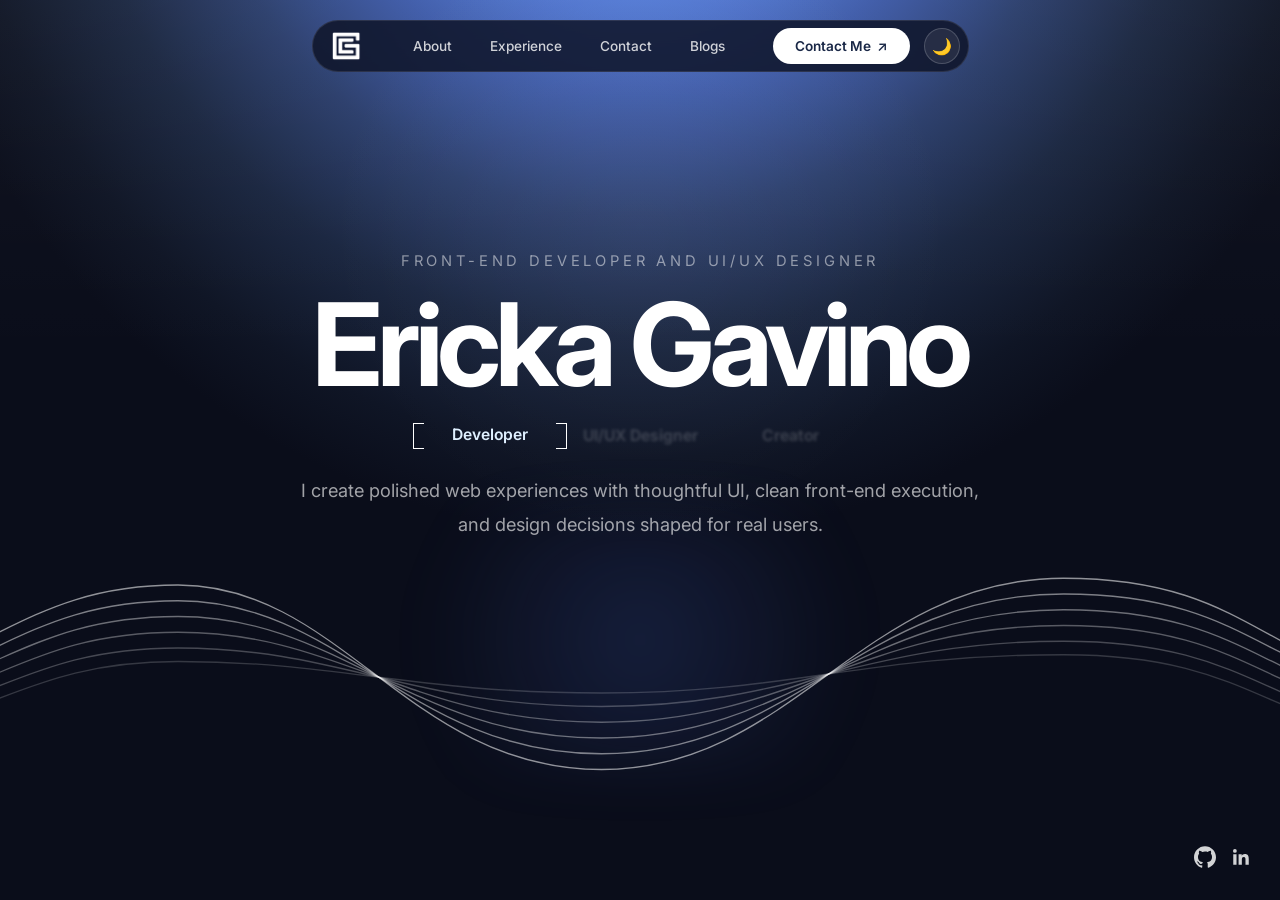
==== commit 836da4ff: "finals - changes" ====
--- a/index.html
+++ b/index.html
@@ -3,14 +3,15 @@
 <head>
     <meta charset="UTF-8">
     <meta name="viewport" content="width=device-width, initial-scale=1.0">
-    <meta name="description" content="Ericka Gavino is an aspiring Front-End Developer and UI/UX Designer based in the Philippines, creating responsive websites and user-centered digital experiences.">
+    <meta name="description" content="Ericka Gavino is a Front-End Developer and UI/UX Designer creating polished, user-centered websites and digital experiences.">
     <meta name="author" content="Ericka Gavino">
     <meta name="robots" content="index, follow">
-    <meta property="og:title" content="Ericka Gavino | Front-End & UI/UX Developer">
-    <meta property="og:description" content="Portfolio of Ericka Gavino – aspiring Front-End Developer and UI/UX Designer based in the Philippines.">
+    <meta property="og:title" content="Ericka Gavino | Front-End Developer and UI/UX Designer">
+    <meta property="og:description" content="Portfolio homepage of Ericka Gavino, featuring front-end development, UI/UX design, and selected projects.">
     <meta property="og:type" content="website">
     <meta property="og:image" content="IMG/ERICKA-GAVINO-PORTRAIT.png">
-    <title>Ericka Gavino | Front-End &amp; UI/UX Developer</title>
+    <title>Ericka Gavino | Home</title>
+    <link rel="icon" type="image/png" href="IMG/ERICKA-GAVINO-PERSONAL-LOGO.png">
     <link rel="preconnect" href="https://fonts.googleapis.com">
     <link rel="preconnect" href="https://fonts.gstatic.com" crossorigin>
     <link href="https://fonts.googleapis.com/css2?family=Inter:wght@400;500;600;700;800&display=swap" rel="stylesheet">
@@ -20,22 +21,26 @@
 <body>
     <a href="#main-content" class="skip-link">Skip to main content</a>
 
-    <!-- Top Navigation -->
     <header role="banner">
         <nav class="top-nav" aria-label="Main navigation">
             <div class="nav-container">
-                <a href="contact.html" class="logo" aria-label="Ericka Gavino – go to contact page" aria-current="page">
-                    <img src="IMG/ERICKA-GAVINO-PERSONAL-LOGO.png" alt="Ericka Gavino personal logo" class="logo-image logo-dark">
-                    <img src="IMG/EG-LOGO-BLUE.png" alt="Ericka Gavino personal logo" class="logo-image logo-light">
+                <a href="index.html" class="logo" aria-label="Ericka Gavino - go to home page">
+                    <img src="IMG/ERICKA-GAVINO-PERSONAL-LOGO.png" alt="Ericka Gavino personal logo" class="logo-image logo-dark" width="500" height="500" decoding="async">
+                    <img src="IMG/EG-LOGO-BLUE.png" alt="Ericka Gavino personal logo" class="logo-image logo-light" width="500" height="500" decoding="async">
                 </a>
                 <ul class="nav-links">
                     <li><a href="about.html">About</a></li>
-                    <li><a href="index.html">Experience</a></li>
+                    <li><a href="experience.html">Experience</a></li>
                     <li><a href="contact.html">Contact</a></li>
                     <li><a href="blog.html">Blogs</a></li>
                 </ul>
-                <a href="https://mail.google.com/mail/?view=cm&to=erickaferguson22@gmail.com&su=Hello%20Ericka%20Mae%20Gavino" target="_blank" rel="noopener noreferrer" class="cta-button">Get in Touch</a>
-                <button class="theme-toggle" id="themeToggle" aria-label="Toggle light/dark mode">
+                <button class="nav-toggle" type="button" aria-label="Open navigation menu" aria-expanded="false">
+                    <span class="nav-toggle-line"></span>
+                    <span class="nav-toggle-line"></span>
+                    <span class="nav-toggle-line"></span>
+                </button>
+                <a href="contact.html" class="cta-button">Contact Me</a>
+                <button class="theme-toggle" id="themeToggle" aria-label="Toggle light or dark mode">
                     <span class="theme-toggle-icon">🌙</span>
                 </button>
             </div>
@@ -43,157 +48,77 @@
     </header>
 
     <main id="main-content">
-    <!-- Hero Section -->
-    <section class="hero" aria-labelledby="hero-heading">
-        <p class="hero-subtitle">Welcome To My Digital Space!</p>
-        <div class="hero-title-wrapper">
-            <h1 class="hero-title description-default" id="hero-heading">Aspiring Front-End <br>&amp; UI/UX Developer<br>Based in the Philippines</h1>
-            <h1 class="hero-title description-hover" aria-hidden="true">I design the experience as a UI/UX designer, then build it right as a web developer.</h1>
-        </div>
-    </section>
+        <section class="home-stage" aria-labelledby="home-heading">
+            <div class="home-stage-bg" aria-hidden="true">
+                <div class="home-stage-noise"></div>
+                <div class="home-stage-glow"></div>
+            </div>
 
-    <!-- Featured Projects Section -->
-    <section class="projects" id="projects" aria-label="Featured Projects">
-        <div class="accordion-carousel">
+            <div class="home-stage-socials" aria-label="Social links">
+                <a href="https://github.com/jensfenty" target="_blank" rel="noopener noreferrer" aria-label="GitHub">
+                    <svg viewBox="0 0 24 24" aria-hidden="true">
+                        <path d="M12 .297C5.373.297 0 5.67 0 12.297c0 5.303 3.438 9.8 8.205 11.385.6.113.82-.258.82-.577 0-.285-.01-1.04-.015-2.04-3.338.724-4.042-1.61-4.042-1.61-.546-1.387-1.333-1.756-1.333-1.756-1.089-.744.083-.729.083-.729 1.205.084 1.84 1.237 1.84 1.237 1.07 1.834 2.807 1.304 3.492.997.108-.775.418-1.305.762-1.604-2.665-.304-5.467-1.334-5.467-5.93 0-1.31.469-2.38 1.236-3.22-.124-.303-.536-1.524.117-3.176 0 0 1.008-.322 3.3 1.23a11.49 11.49 0 0 1 3.005-.404c1.02.004 2.046.138 3.005.404 2.29-1.552 3.297-1.23 3.297-1.23.655 1.653.243 2.874.12 3.176.77.84 1.235 1.91 1.235 3.22 0 4.609-2.807 5.624-5.48 5.921.43.37.823 1.103.823 2.222 0 1.606-.014 2.898-.014 3.293 0 .321.216.694.825.576C20.565 22.092 24 17.592 24 12.297 24 5.67 18.627.297 12 .297Z"/>
+                    </svg>
+                </a>
+                <a href="https://www.linkedin.com/in/ericka-gavino-813b1a25b" target="_blank" rel="noopener noreferrer" aria-label="LinkedIn">
+                    <svg viewBox="0 0 24 24" aria-hidden="true">
+                        <path d="M20.447 20.452h-3.554V14.9c0-1.324-.026-3.03-1.847-3.03-1.847 0-2.13 1.444-2.13 2.933v5.649H9.362V9h3.414v1.561h.049c.476-.9 1.637-1.85 3.37-1.85 3.604 0 4.268 2.37 4.268 5.456v6.285ZM5.337 7.433a2.062 2.062 0 1 1 0-4.124 2.062 2.062 0 0 1 0 4.124ZM7.119 20.452H3.555V9h3.564v11.452Z"/>
+                    </svg>
+                </a>
+            </div>
 
-            <div class="acc-card active" style="--acc-color: #3d5aa8;">
-                <div class="acc-collapsed">
-                    <span class="acc-icon">
-                        <svg width="16" height="16" viewBox="0 0 24 24" fill="none" stroke="currentColor" stroke-width="2.2"><path d="M10 13a5 5 0 0 0 7.54.54l3-3a5 5 0 0 0-7.07-7.07l-1.72 1.71"/><path d="M14 11a5 5 0 0 0-7.54-.54l-3 3a5 5 0 0 0 7.07 7.07l1.71-1.71"/></svg>
-                    </span>
-                    <span class="acc-label">Endless Charms</span>
-                </div>
-                <div class="acc-expanded">
-                    <img src="IMG/ENDLESS-CHARMS-RPOJECT.jpg" alt="Endless Charms" class="acc-img">
-                    <div class="acc-overlay"></div>
-                    <div class="acc-content">
-                        <h3 class="acc-title">Endless Charms</h3>
-                        <p class="acc-meta">Group Project &middot; E-commerce &amp; Web Design</p>
-                        <a href="https://endlesscharms.store/" target="_blank" rel="noopener noreferrer" class="acc-btn">View Project &#8599;</a>
+            <div class="home-stage-inner">
+                <p class="home-stage-kicker">Front-End Developer and UI/UX Designer</p>
+                <h1 class="home-stage-name" id="home-heading">Ericka Gavino</h1>
+
+                <div class="home-stage-roles" aria-label="Professional roles">
+                    <div class="home-role-track" id="homeRoleTrack">
+                        <span class="home-role-frame" id="homeRoleFrame" aria-hidden="true"></span>
+                        <span class="home-role-chip active" data-role="Developer">Developer</span>
+                        <span class="home-role-chip" data-role="UI/UX Designer">UI/UX Designer</span>
+                        <span class="home-role-chip" data-role="Creator">Creator</span>
                     </div>
                 </div>
+
+                <p class="home-stage-intro">I create polished web experiences with thoughtful UI, clean front-end execution, and design decisions shaped for real users.</p>
+
+                <div class="home-stage-wave" aria-hidden="true">
+                    <svg viewBox="0 0 1600 320" preserveAspectRatio="none" class="home-stage-wave-svg">
+                        <path d="M-40 170 C120 170, 150 88, 320 88 S560 252, 760 252 1030 82, 1240 82 1450 176, 1640 176"></path>
+                        <path d="M-40 180 C120 180, 150 102, 320 102 S560 238, 760 238 1030 96, 1240 96 1450 184, 1640 184"></path>
+                        <path d="M-40 190 C120 190, 150 116, 320 116 S560 224, 760 224 1030 110, 1240 110 1450 194, 1640 194"></path>
+                        <path d="M-40 200 C120 200, 150 130, 320 130 S560 210, 760 210 1030 124, 1240 124 1450 204, 1640 204"></path>
+                        <path d="M-40 210 C120 210, 150 144, 320 144 S560 196, 760 196 1030 138, 1240 138 1450 214, 1640 214"></path>
+                        <path d="M-40 220 C120 220, 150 156, 320 156 S560 184, 760 184 1030 150, 1240 150 1450 224, 1640 224"></path>
+                    </svg>
+                </div>
+
             </div>
-
-            <div class="acc-card" style="--acc-color: #5680e0;">
-                <div class="acc-collapsed">
-                    <span class="acc-icon">
-                        <svg width="16" height="16" viewBox="0 0 24 24" fill="none" stroke="currentColor" stroke-width="2.2"><path d="M18 8h1a4 4 0 0 1 0 8h-1"/><path d="M2 8h16v9a4 4 0 0 1-4 4H6a4 4 0 0 1-4-4V8z"/><line x1="6" y1="1" x2="6" y2="4"/><line x1="10" y1="1" x2="10" y2="4"/><line x1="14" y1="1" x2="14" y2="4"/></svg>
-                    </span>
-                    <span class="acc-label">Bean Around Town</span>
-                </div>
-                <div class="acc-expanded">
-                    <img src="IMG/BEAN-AROUND-TOWN-PROJECT.jpg" alt="Bean Around Town" class="acc-img">
-                    <div class="acc-overlay"></div>
-                    <div class="acc-content">
-                        <h3 class="acc-title">Bean Around Town</h3>
-                        <p class="acc-meta">Own Project &middot; Web App &amp; GitHub</p>
-                        <a href="https://github.com/jensfenty/BeanAroundTown.git" target="_blank" rel="noopener noreferrer" class="acc-btn">View Project &#8599;</a>
-                    </div>
-                </div>
-            </div>
-
-            <div class="acc-card" style="--acc-color: #2a3d6b;">
-                <div class="acc-collapsed">
-                    <span class="acc-icon">
-                        <svg width="16" height="16" viewBox="0 0 24 24" fill="none" stroke="currentColor" stroke-width="2.2"><circle cx="12" cy="12" r="10"/><path d="M8.56 2.75c4.37 6.03 6.02 9.42 8.03 17.72m2.54-15.38c-3.72 4.35-8.94 5.66-16.88 5.85m19.5 1.9c-3.5-.93-6.63-.82-8.94 0-2.58.92-5.01 2.86-7.44 6.32"/></svg>
-                    </span>
-                    <span class="acc-label">ShareSource</span>
-                </div>
-                <div class="acc-expanded">
-                    <img src="IMG/FRAME-RATE-PROJECT.jpg" alt="ShareSource" class="acc-img">
-                    <div class="acc-overlay"></div>
-                    <div class="acc-content">
-                        <h3 class="acc-title">ShareSource</h3>
-                        <p class="acc-meta">Group Project &middot; UI &amp; UX Design</p>
-                        <a href="https://www.figma.com/design/vehoWFoKDB3tPevvnIhdVO/SHARESOURCE?node-id=1-3&t=NT59QPmaQrL3Ks0V-1" target="_blank" rel="noopener noreferrer" class="acc-btn">View Project &#8599;</a>
-                    </div>
-                </div>
-            </div>
-
-        </div>
-    </section>
-
-    <!-- Why Hire Me Section -->
-    <section class="why-section" aria-labelledby="why-heading">
-        <div class="why-header">
-            <span class="why-badge">Why Hire Me</span>
-            <h2 class="why-title" id="why-heading">What I bring to<br>the table.</h2>
-            <p class="why-sub">From concept to code — I combine design thinking with front-end development to build experiences that look great and work even better.</p>
-        </div>
-
-        <div class="why-grid">
-
-            <div class="why-card">
-                <span class="why-card-icon" aria-hidden="true">
-                    <svg xmlns="http://www.w3.org/2000/svg" viewBox="0 0 24 24" fill="none" stroke="currentColor" stroke-width="1.8" stroke-linecap="round" stroke-linejoin="round"><rect x="2" y="3" width="20" height="14" rx="2"/><path d="M8 21h8M12 17v4"/></svg>
-                </span>
-                <h3 class="why-card-title">Responsive Development</h3>
-                <p class="why-card-text">I build websites that look and function flawlessly on every device — mobile, tablet, and desktop.</p>
-            </div>
-
-            <div class="why-card">
-                <span class="why-card-icon" aria-hidden="true">
-                    <svg xmlns="http://www.w3.org/2000/svg" viewBox="0 0 24 24" fill="none" stroke="currentColor" stroke-width="1.8" stroke-linecap="round" stroke-linejoin="round"><path d="M12 20h9"/><path d="M16.5 3.5a2.121 2.121 0 0 1 3 3L7 19l-4 1 1-4Z"/></svg>
-                </span>
-                <h3 class="why-card-title">UI/UX Design</h3>
-                <p class="why-card-text">Using Figma and user-centered principles, I craft interfaces that are intuitive, accessible, and visually polished.</p>
-            </div>
-
-            <div class="why-card">
-                <span class="why-card-icon" aria-hidden="true">
-                    <svg xmlns="http://www.w3.org/2000/svg" viewBox="0 0 24 24" fill="none" stroke="currentColor" stroke-width="1.8" stroke-linecap="round" stroke-linejoin="round"><polyline points="16 18 22 12 16 6"/><polyline points="8 6 2 12 8 18"/></svg>
-                </span>
-                <h3 class="why-card-title">Clean Code</h3>
-                <p class="why-card-text">I write semantic, well-structured HTML, CSS, and JavaScript that is easy to maintain and built for performance.</p>
-            </div>
-
-            <div class="why-card">
-                <span class="why-card-icon" aria-hidden="true">
-                    <svg xmlns="http://www.w3.org/2000/svg" viewBox="0 0 24 24" fill="none" stroke="currentColor" stroke-width="1.8" stroke-linecap="round" stroke-linejoin="round"><circle cx="12" cy="12" r="10"/><path d="M12 8v4l3 3"/></svg>
-                </span>
-                <h3 class="why-card-title">Fast Turnaround</h3>
-                <p class="why-card-text">Dependable and deadline-driven — I deliver quality work on time without cutting corners on detail or craft.</p>
-            </div>
-
-            <div class="why-card">
-                <span class="why-card-icon" aria-hidden="true">
-                    <svg xmlns="http://www.w3.org/2000/svg" viewBox="0 0 24 24" fill="none" stroke="currentColor" stroke-width="1.8" stroke-linecap="round" stroke-linejoin="round"><path d="M17 21v-2a4 4 0 0 0-4-4H5a4 4 0 0 0-4 4v2"/><circle cx="9" cy="7" r="4"/><path d="M23 21v-2a4 4 0 0 0-3-3.87"/><path d="M16 3.13a4 4 0 0 1 0 7.75"/></svg>
-                </span>
-                <h3 class="why-card-title">Collaborative Mindset</h3>
-                <p class="why-card-text">I thrive in team environments and communicate openly, making collaboration smooth from kickoff to launch.</p>
-            </div>
-
-            <div class="why-card">
-                <span class="why-card-icon" aria-hidden="true">
-                    <svg xmlns="http://www.w3.org/2000/svg" viewBox="0 0 24 24" fill="none" stroke="currentColor" stroke-width="1.8" stroke-linecap="round" stroke-linejoin="round"><path d="M2 20h20"/><path d="m5 20 7-18 7 18"/><path d="M8.5 13h7"/></svg>
-                </span>
-                <h3 class="why-card-title">Accessibility First</h3>
-                <p class="why-card-text">Every project I build follows WCAG best practices — ensuring real people of all abilities can use what I create.</p>
-            </div>
-
-        </div>
-    </section>
+        </section>
     </main>
-
-    <script>
-        const accCards = document.querySelectorAll('.acc-card');
-
-        accCards.forEach(card => {
-            card.addEventListener('click', function () {
-                if (this.classList.contains('active')) return;
-                accCards.forEach(c => c.classList.remove('active'));
-                this.classList.add('active');
-            });
-        });
-    </script>
 
     <script>
         (function() {
             const btn = document.getElementById('themeToggle');
             const icon = btn.querySelector('.theme-toggle-icon');
+            const roleFrame = document.getElementById('homeRoleFrame');
+            const roles = Array.from(document.querySelectorAll('.home-role-chip'));
+            let roleIndex = 0;
             function apply(mode) {
                 document.documentElement.classList.toggle('light-mode', mode === 'light');
                 icon.textContent = mode === 'light' ? '\u2600\ufe0f' : '\ud83c\udf19';
+            }
+            function setActiveRole(index) {
+                roles.forEach((role, i) => {
+                    role.classList.toggle('active', i === index);
+                });
+                if (roleFrame && roles[index]) {
+                    const activeRole = roles[index];
+                    const frameWidth = activeRole.offsetWidth + 28;
+                    const frameX = activeRole.offsetLeft + (activeRole.offsetWidth / 2) - (frameWidth / 2);
+                    roleFrame.style.width = frameWidth + 'px';
+                    roleFrame.style.transform = 'translateX(' + frameX + 'px) translateY(-50%)';
+                }
             }
             apply(localStorage.getItem('theme') || 'dark');
             btn.addEventListener('click', function() {
@@ -201,6 +126,13 @@
                 localStorage.setItem('theme', next);
                 apply(next);
             });
+            if (roles.length) {
+                setActiveRole(roleIndex);
+                window.setInterval(function() {
+                    roleIndex = (roleIndex + 1) % roles.length;
+                    setActiveRole(roleIndex);
+                }, 3000);
+            }
         })();
     </script>
     <script src="animations.js" defer></script>
--- a/style.css
+++ b/style.css
@@ -28,6 +28,7 @@
     background: radial-gradient(ellipse 60% 90% at 50% -30%, #d8e7ff 0%, #a8c1ff 10%, #7a9ef5 20%, #5680e0 30%, #3d5aa8 45%, #2a3d6b 60%, #1a2640 75%, #0f1525 90%, #0a0d1a 100%);
     color: white;
     min-height: 100vh;
+    overflow-x: hidden;
 }
 
 /* Tools Section */
@@ -220,6 +221,34 @@
     color: white;
 }
 
+.nav-toggle {
+    display: none;
+    width: 40px;
+    height: 40px;
+    border: 1px solid rgba(255, 255, 255, 0.16);
+    border-radius: 50%;
+    background: rgba(255, 255, 255, 0.06);
+    cursor: pointer;
+    align-items: center;
+    justify-content: center;
+    flex-direction: column;
+    gap: 4px;
+    transition: background 0.25s ease, border-color 0.25s ease, transform 0.25s ease;
+}
+
+.nav-toggle:hover {
+    background: rgba(255, 255, 255, 0.14);
+    border-color: rgba(255, 255, 255, 0.26);
+}
+
+.nav-toggle-line {
+    width: 16px;
+    height: 1.5px;
+    border-radius: 999px;
+    background: #ffffff;
+    transition: transform 0.25s ease, opacity 0.25s ease;
+}
+
 .cta-button {
     padding: 10px 22px;
     background: white;
@@ -326,6 +355,362 @@
     box-shadow: 0 10px 30px rgba(74, 95, 217, 0.4);
 }
 
+/* Home page */
+.home-stage {
+    position: relative;
+    min-height: 100vh;
+    padding: 150px 40px 80px;
+    overflow: hidden;
+}
+
+.home-stage-bg {
+    position: absolute;
+    inset: 0;
+    pointer-events: none;
+}
+
+.home-stage-noise {
+    position: absolute;
+    inset: 0;
+    background:
+        radial-gradient(circle at 50% 25%, rgba(255, 255, 255, 0.04), transparent 34%),
+        linear-gradient(180deg, rgba(255, 255, 255, 0.03), transparent 40%);
+}
+
+.home-stage-glow {
+    position: absolute;
+    inset: auto 50% 130px auto;
+    width: 540px;
+    height: 260px;
+    transform: translateX(50%);
+    background: radial-gradient(circle, rgba(76, 110, 214, 0.18) 0%, rgba(76, 110, 214, 0) 72%);
+    filter: blur(28px);
+}
+
+.home-stage-inner {
+    position: relative;
+    z-index: 1;
+    max-width: 1180px;
+    margin: 0 auto;
+    min-height: calc(100vh - 230px);
+    display: flex;
+    flex-direction: column;
+    align-items: center;
+    justify-content: center;
+    text-align: center;
+    transform: translateY(64px);
+}
+
+.home-stage-indicator {
+    position: absolute;
+    left: 34px;
+    bottom: 48px;
+    width: 56px;
+    height: 56px;
+    display: flex;
+    align-items: center;
+    justify-content: center;
+    z-index: 1;
+}
+
+.home-stage-indicator-ring,
+.home-stage-indicator-dot {
+    position: absolute;
+    border-radius: 50%;
+}
+
+.home-stage-indicator-ring {
+    inset: 0;
+    border: 1px solid rgba(255, 255, 255, 0.34);
+    border-top-color: rgba(255, 255, 255, 0.95);
+    animation: homeIndicatorSpin 9s linear infinite;
+}
+
+.home-stage-indicator-dot {
+    width: 8px;
+    height: 8px;
+    background: #9fc0ff;
+    box-shadow: 0 0 14px rgba(159, 192, 255, 0.7);
+}
+
+.home-stage-socials {
+    position: absolute;
+    right: 28px;
+    bottom: 32px;
+    display: flex;
+    align-items: center;
+    gap: 14px;
+    z-index: 1;
+}
+
+.home-stage-socials a {
+    width: 22px;
+    height: 22px;
+    display: inline-flex;
+    align-items: center;
+    justify-content: center;
+    text-decoration: none;
+    color: rgba(255, 255, 255, 0.82);
+    transition: color 0.25s ease, transform 0.25s ease, opacity 0.25s ease;
+}
+
+.home-stage-socials a svg {
+    width: 100%;
+    height: 100%;
+    fill: currentColor;
+}
+
+.home-stage-socials a:hover {
+    color: #ffffff;
+    transform: translateY(-2px);
+}
+
+.home-stage-kicker {
+    font-size: 0.92rem;
+    letter-spacing: 0.26em;
+    text-transform: uppercase;
+    color: rgba(255, 255, 255, 0.5);
+    margin-bottom: 18px;
+}
+
+.home-stage-name {
+    font-size: clamp(4.2rem, 10vw, 7.2rem);
+    line-height: 0.98;
+    letter-spacing: -0.05em;
+    margin-bottom: 16px;
+}
+
+.home-stage-roles {
+    display: flex;
+    justify-content: center;
+    margin-bottom: 18px;
+    min-height: 38px;
+}
+
+.home-role-track {
+    position: relative;
+    display: flex;
+    align-items: center;
+    justify-content: center;
+    gap: 18px;
+    min-width: min(620px, 100%);
+}
+
+.home-role-frame {
+    position: absolute;
+    top: 50%;
+    left: 0;
+    height: 32px;
+    transform: translateX(0) translateY(-50%);
+    transition: transform 0.45s ease, width 0.45s ease;
+    pointer-events: none;
+}
+
+.home-role-frame::before,
+.home-role-frame::after {
+    content: '';
+    position: absolute;
+    top: 50%;
+    width: 10px;
+    height: 24px;
+    transform: translateY(-50%);
+    border-color: rgba(132, 177, 255, 0.78);
+}
+
+.home-role-frame::before {
+    left: 0;
+    border-left: 1px solid;
+    border-top: 1px solid;
+    border-bottom: 1px solid;
+}
+
+.home-role-frame::after {
+    right: 0;
+    border-right: 1px solid;
+    border-top: 1px solid;
+    border-bottom: 1px solid;
+}
+
+.home-role-chip {
+    position: relative;
+    display: inline-flex;
+    align-items: center;
+    justify-content: center;
+    min-width: 126px;
+    padding: 6px 12px;
+    font-size: 0.98rem;
+    font-weight: 600;
+    color: rgba(255, 255, 255, 0.28);
+    filter: blur(1.7px);
+    transform: translateX(0);
+    transition: color 0.45s ease, filter 0.45s ease, opacity 0.45s ease, transform 0.45s ease;
+    opacity: 0.68;
+}
+
+.home-role-chip.active {
+    color: #dff0ff;
+    filter: blur(0);
+    opacity: 1;
+    transform: translateY(-1px);
+}
+
+.home-stage-intro {
+    max-width: 700px;
+    font-size: 1.14rem;
+    line-height: 1.9;
+    color: rgba(255, 255, 255, 0.62);
+    margin-bottom: -18px;
+}
+
+.home-stage-wave {
+    position: relative;
+    width: calc(100vw + 260px);
+    max-width: none;
+    height: 360px;
+    margin-left: calc(50% - 50vw - 130px);
+    margin-right: calc(50% - 50vw - 130px);
+    margin-top: -38px;
+    margin-bottom: 0;
+}
+
+.home-stage-wave-svg {
+    width: 100%;
+    height: 100%;
+    overflow: visible;
+}
+
+.home-stage-wave-svg path {
+    fill: none;
+    stroke: rgba(255, 255, 255, 0.55);
+    stroke-width: 1.2;
+    stroke-linecap: round;
+    animation: homeWaveDrift 14s ease-in-out infinite;
+}
+
+.home-stage-wave-svg path:nth-child(2) { opacity: 0.86; animation-delay: -1.2s; }
+.home-stage-wave-svg path:nth-child(3) { opacity: 0.72; animation-delay: -2.4s; }
+.home-stage-wave-svg path:nth-child(4) { opacity: 0.58; animation-delay: -3.6s; }
+.home-stage-wave-svg path:nth-child(5) { opacity: 0.44; animation-delay: -4.8s; }
+.home-stage-wave-svg path:nth-child(6) { opacity: 0.32; animation-delay: -6s; }
+
+.home-stage-actions {
+    display: flex;
+    flex-wrap: wrap;
+    justify-content: center;
+    gap: 14px;
+    margin-bottom: 28px;
+}
+
+.home-stage-primary,
+.home-stage-secondary {
+    display: inline-flex;
+    align-items: center;
+    gap: 8px;
+    padding: 15px 22px;
+    border-radius: 999px;
+    text-decoration: none;
+    font-weight: 700;
+    transition: transform 0.25s ease, background 0.25s ease, border-color 0.25s ease, color 0.25s ease, box-shadow 0.25s ease;
+}
+
+.home-stage-primary {
+    background: #ffffff;
+    color: #0a0d1a;
+}
+
+.home-stage-secondary {
+    border: 1px solid rgba(255, 255, 255, 0.14);
+    background: rgba(255, 255, 255, 0.04);
+    color: #ffffff;
+}
+
+.home-stage-primary::after,
+.home-stage-secondary::after {
+    content: '\2192';
+}
+
+.home-stage-primary:hover,
+.home-stage-secondary:hover,
+.home-stage-link-card:hover {
+    transform: translateY(-2px);
+}
+
+.home-stage-primary:hover {
+    box-shadow: 0 12px 28px rgba(255, 255, 255, 0.14);
+}
+
+.home-stage-secondary:hover {
+    background: rgba(255, 255, 255, 0.08);
+    border-color: rgba(255, 255, 255, 0.24);
+}
+
+.home-stage-links {
+    width: min(980px, 100%);
+    display: grid;
+    grid-template-columns: repeat(3, minmax(0, 1fr));
+    gap: 14px;
+}
+
+.home-stage-link-card {
+    padding: 18px 18px 20px;
+    border-radius: 20px;
+    border: 1px solid rgba(255, 255, 255, 0.08);
+    background: rgba(255, 255, 255, 0.04);
+    backdrop-filter: blur(10px);
+    text-align: left;
+    text-decoration: none;
+    color: inherit;
+    transition: transform 0.25s ease, border-color 0.25s ease, background 0.25s ease;
+}
+
+.home-stage-link-card strong {
+    display: block;
+    font-size: 1rem;
+    line-height: 1.5;
+}
+
+.home-stage-link-label {
+    display: block;
+    margin-bottom: 8px;
+    font-size: 0.74rem;
+    font-weight: 700;
+    letter-spacing: 0.16em;
+    text-transform: uppercase;
+    color: rgba(159, 192, 255, 0.78);
+}
+
+.home-stage-link-card:hover {
+    border-color: rgba(159, 192, 255, 0.24);
+    background: rgba(255, 255, 255, 0.07);
+}
+
+@keyframes homeWaveFloat {
+    0%, 100% {
+        transform: translateY(0) scaleX(1);
+    }
+    50% {
+        transform: translateY(10px) scaleX(0.985);
+    }
+}
+
+@keyframes homeWaveDrift {
+    0%, 100% {
+        transform: translateY(0) translateX(0);
+    }
+    50% {
+        transform: translateY(8px) translateX(-10px);
+    }
+}
+
+@keyframes homeIndicatorSpin {
+    from {
+        transform: rotate(0deg);
+    }
+    to {
+        transform: rotate(360deg);
+    }
+}
+
 /* Projects / Accordion Carousel Section */
 .projects {
     padding: 0 60px 80px;
@@ -453,6 +838,117 @@
     font-size: 0.82rem;
     color: rgba(255,255,255,0.7);
     margin-bottom: 16px;
+}
+
+.project-notes-grid {
+    display: block;
+    margin-top: 28px;
+}
+
+.project-note {
+    background: rgba(255, 255, 255, 0.05);
+    border: 1px solid rgba(255, 255, 255, 0.1);
+    border-radius: 20px;
+    padding: 22px 20px;
+    backdrop-filter: blur(10px);
+    display: none;
+    width: 100%;
+    animation: fadeInUp 0.35s ease;
+}
+
+.project-note.active {
+    display: block;
+}
+
+.project-note.active .project-note-title,
+.project-note.active p {
+    opacity: 0;
+    animation: projectNoteLineIn 0.45s ease forwards;
+}
+
+.project-note.active .project-note-title {
+    animation-delay: 0.05s;
+}
+
+.project-note.active p:nth-of-type(1) {
+    animation-delay: 0.12s;
+}
+
+.project-note.active p:nth-of-type(2) {
+    animation-delay: 0.2s;
+}
+
+.project-note.active p:nth-of-type(3) {
+    animation-delay: 0.28s;
+}
+
+.project-note-title {
+    font-size: 1.1rem;
+    font-weight: 700;
+    color: #ffffff;
+    margin-bottom: 14px;
+}
+
+.project-note p {
+    font-size: 0.88rem;
+    line-height: 1.6;
+    color: rgba(255,255,255,0.82);
+    margin-bottom: 10px;
+}
+
+.project-note p:last-child {
+    margin-bottom: 0;
+}
+
+.project-note strong {
+    color: #ffffff;
+    font-weight: 700;
+}
+
+.light-mode .project-note {
+    background: rgba(255, 255, 255, 0.72);
+    border-color: rgba(10, 13, 26, 0.12);
+    box-shadow: 0 12px 28px rgba(30, 37, 64, 0.08);
+}
+
+.light-mode .project-note-title {
+    color: #0a0d1a;
+}
+
+.light-mode .project-note p {
+    color: rgba(10, 13, 26, 0.72);
+}
+
+.light-mode .project-note strong {
+    color: #0a0d1a;
+}
+
+@keyframes fadeInUp {
+    from {
+        opacity: 0;
+        transform: translateY(10px);
+    }
+    to {
+        opacity: 1;
+        transform: translateY(0);
+    }
+}
+
+@keyframes projectNoteLineIn {
+    from {
+        opacity: 0;
+        transform: translateY(8px);
+    }
+    to {
+        opacity: 1;
+        transform: translateY(0);
+    }
+}
+
+@media (max-width: 960px) {
+    .project-notes-grid {
+        display: block;
+    }
 }
 
 .acc-btn {
@@ -558,34 +1054,55 @@
     .about-section {
         grid-template-columns: 1fr;
         height: auto;
-        padding: 60px 30px 0;
-        gap: 40px;
+        padding: 98px 24px 26px;
+        gap: 0;
     }
 
     .about-hero-left {
-        padding-right: 0;
-        padding-bottom: 0;
-        order: 2;
+        order: 1;
+        align-self: start;
+        max-width: 620px;
+        margin: 0 auto;
+        padding: 28px 24px 30px;
+        margin-bottom: 10px;
         text-align: center;
+        background: linear-gradient(180deg, rgba(18, 24, 48, 0.82) 0%, rgba(18, 24, 48, 0.62) 100%);
+        border: 1px solid rgba(255, 255, 255, 0.1);
+        border-radius: 28px;
+        backdrop-filter: blur(14px);
+        box-shadow: 0 22px 48px rgba(6, 10, 24, 0.18);
+    }
+
+    .about-hello {
+        font-size: 0.9rem;
+        letter-spacing: 0.12em;
+        text-transform: uppercase;
+        color: rgba(255, 255, 255, 0.66);
+        margin-bottom: 10px;
     }
 
     .about-bio {
         max-width: 100%;
-        margin: 0 auto;
+        margin: 18px auto 0;
+        font-size: 0.92rem;
+        line-height: 1.85;
+        color: rgba(255, 255, 255, 0.78);
     }
 
     .about-name {
         font-size: 3rem;
         white-space: normal;
+        margin-bottom: 6px;
+        line-height: 0.98;
     }
 
     .about-portrait {
-        order: 1;
+        display: none;
+    }
+
+    .about-socials {
         justify-content: center;
-    }
-
-    .about-portrait img {
-        height: 50vh;
+        margin-top: 22px;
     }
 }
 
@@ -1114,6 +1631,15 @@
 
 /* Responsive Design */
 @media (max-width: 1024px) {
+    .home-stage-links {
+        grid-template-columns: 1fr;
+        width: min(720px, 100%);
+    }
+
+    .home-stage-socials {
+        right: 16px;
+    }
+
     .accordion-carousel {
         height: 420px;
     }
@@ -1128,19 +1654,113 @@
 }
 
 @media (max-width: 768px) {
+    .nav-toggle {
+        display: inline-flex;
+        order: 3;
+    }
+
+    .home-stage {
+        padding: 132px 24px 64px;
+    }
+
+    .home-stage-inner {
+        transform: translateY(26px);
+    }
+
+    .home-stage-name {
+        font-size: 3.8rem;
+    }
+
+    .home-stage-wave {
+        width: calc(100vw + 80px);
+        height: 220px;
+        margin-left: calc(50% - 50vw - 40px);
+        margin-right: calc(50% - 50vw - 40px);
+        margin-top: -26px;
+    }
+
+    .home-role-track {
+        min-width: 100%;
+        gap: 10px;
+    }
+
+    .home-role-chip {
+        min-width: auto;
+        font-size: 0.88rem;
+        padding: 6px 8px;
+    }
+
+    .home-stage-indicator,
+    .home-stage-socials {
+        display: none;
+    }
+
+    .home-stage-actions,
+    .home-stage-roles {
+        gap: 10px;
+    }
+
+    .home-stage-primary,
+    .home-stage-secondary {
+        width: 100%;
+        justify-content: center;
+    }
+
     .nav-container {
-        padding: 6px 6px 6px 10px;
-        gap: 2px;
+        width: min(calc(100% - 16px), 720px);
+        flex-wrap: wrap;
+        justify-content: space-between;
+        padding: 10px 12px;
+        gap: 8px;
+        border-radius: 28px;
+        position: relative;
+    }
+
+    .logo {
+        margin-right: auto;
+        padding: 4px 8px;
+    }
+
+    .nav-links {
+        width: 100%;
+        display: none;
+        order: 4;
+        flex-direction: column;
+        align-items: stretch;
+        gap: 8px;
+        padding: 8px 0 2px;
+    }
+
+    .nav-container.nav-open .nav-links {
+        display: flex;
     }
 
     .nav-links a {
-        padding: 8px 12px;
-        font-size: 0.78rem;
+        width: 100%;
+        justify-content: center;
+        padding: 10px 14px;
+        font-size: 0.76rem;
     }
 
     .cta-button {
-        padding: 8px 16px;
-        font-size: 0.78rem;
+        display: none;
+    }
+
+    .theme-toggle {
+        order: 2;
+        margin-left: 0;
+    }
+
+    .nav-container.nav-open .nav-toggle-line:nth-child(1) {
+        transform: translateY(5.5px) rotate(45deg);
+    }
+
+    .nav-container.nav-open .nav-toggle-line:nth-child(2) {
+        opacity: 0;
+    }
+
+    .nav-container.nav-open .nav-toggle-line:nth-child(3) {
+        transform: translateY(-5.5px) rotate(-45deg);
     }
 
     .hero {
@@ -1169,6 +1789,170 @@
 
     .acc-label {
         font-size: 0.7rem;
+    }
+
+    .acc-content {
+        padding: 20px 18px;
+    }
+
+    .acc-meta {
+        font-size: 0.74rem;
+        margin-bottom: 12px;
+    }
+
+    .project-note {
+        padding: 18px 16px;
+        border-radius: 18px;
+    }
+
+    .about-role {
+        font-size: 2.2rem;
+    }
+
+    .about-left,
+    .about-right {
+        text-align: left;
+        padding-left: 0;
+        padding-right: 0;
+    }
+
+    .section-separator {
+        padding: 18px 24px;
+        font-size: 0.92rem;
+    }
+
+    .skills-section,
+    .tools-section,
+    .timeline-section,
+    .resume-section {
+        padding-left: 24px;
+        padding-right: 24px;
+    }
+
+    .timeline-section {
+        padding-bottom: 36px;
+    }
+
+    .resume-section {
+        padding-top: 36px;
+    }
+
+    .timeline-item,
+    .skills-row,
+    .resume-row {
+        grid-template-columns: 1fr;
+        gap: 16px;
+    }
+
+    .timeline-line,
+    .skills-line-track,
+    .resume-line-track {
+        display: none;
+    }
+
+    .timeline-dot,
+    .skills-row-dot,
+    .resume-row-dot {
+        display: none;
+    }
+
+    .timeline-left,
+    .timeline-right,
+    .resume-row-left,
+    .resume-row-right {
+        text-align: left;
+        padding-left: 0;
+        padding-right: 0;
+        align-items: flex-start;
+    }
+
+    .timeline-img {
+        max-width: 100%;
+        height: 220px;
+    }
+
+    .hubspot-grid {
+        grid-template-columns: 1fr;
+    }
+
+    .contact-left,
+    .contact-right {
+        padding: 28px 22px;
+    }
+
+    .contact-info-item {
+        margin: 0;
+        padding: 10px 0;
+        border-radius: 0;
+        box-shadow: none;
+    }
+
+    .contact-info-item:hover,
+    .contact-left:hover,
+    .contact-right:hover {
+        transform: none;
+        box-shadow: none;
+    }
+
+    .contact-orb,
+    .contact-left::before {
+        display: none;
+    }
+
+    .help-checkboxes {
+        grid-template-columns: 1fr;
+        gap: 10px;
+    }
+
+    .resume-row {
+        padding: 20px 0 0;
+    }
+
+    .resume-row-left {
+        text-align: center;
+        align-items: center;
+        gap: 16px;
+        width: 100%;
+    }
+
+    .resume-row-right {
+        display: flex;
+        justify-content: center;
+    }
+
+    .resume-preview-img {
+        max-width: 280px;
+    }
+
+    .resume-viewer-wrap,
+    .resume-iframe {
+        min-height: 620px;
+        height: 620px;
+    }
+
+    .blog-section,
+    .article-section {
+        padding-left: 24px;
+        padding-right: 24px;
+    }
+
+    .blog-page-title,
+    .article-title {
+        font-size: 2rem;
+    }
+
+    .blog-featured-content,
+    .blog-card-body {
+        padding: 20px;
+    }
+
+    .blog-featured-visual {
+        min-height: 180px;
+    }
+
+    .bfv-arrow,
+    .bcv-arrows {
+        display: none;
     }
 }
 
@@ -1315,6 +2099,21 @@
     flex-direction: column;
     gap: 0;
     color: #ffffff;
+    position: relative;
+    overflow: hidden;
+    transition: transform 0.35s ease, border-color 0.35s ease, box-shadow 0.35s ease;
+}
+
+.contact-left::before {
+    content: '';
+    position: absolute;
+    left: -70px;
+    bottom: -90px;
+    width: 180px;
+    height: 180px;
+    border-radius: 50%;
+    background: radial-gradient(circle, rgba(125, 169, 255, 0.22) 0%, rgba(125, 169, 255, 0) 72%);
+    pointer-events: none;
 }
 
 .contact-left-brand {
@@ -1328,6 +2127,7 @@
     width: 32px;
     height: 32px;
     object-fit: contain;
+    animation: contactCardFloat 7s ease-in-out infinite;
 }
 
 .contact-brand-name {
@@ -1348,6 +2148,10 @@
     display: flex;
     align-items: flex-start;
     gap: 16px;
+    padding: 14px 16px;
+    margin: 0 -16px;
+    border-radius: 16px;
+    transition: transform 0.3s ease, background 0.3s ease, box-shadow 0.3s ease;
 }
 
 .contact-info-icon {
@@ -1362,6 +2166,7 @@
     justify-content: center;
     color: rgba(255, 255, 255, 0.85);
     margin-top: 2px;
+    transition: transform 0.3s ease, background 0.3s ease, border-color 0.3s ease, color 0.3s ease;
 }
 
 .contact-info-icon svg {
@@ -1392,11 +2197,25 @@
     font-weight: 500;
     color: #7da9ff;
     text-decoration: none;
-    transition: color 0.2s ease;
+    transition: color 0.2s ease, letter-spacing 0.2s ease;
+}
+
+.contact-info-item:hover {
+    transform: translateX(8px);
+    background: rgba(255, 255, 255, 0.05);
+    box-shadow: 0 12px 24px rgba(10, 13, 26, 0.12);
+}
+
+.contact-info-item:hover .contact-info-icon {
+    transform: translateY(-2px) scale(1.05);
+    background: rgba(74, 95, 217, 0.24);
+    border-color: rgba(125, 169, 255, 0.45);
+    color: #ffffff;
 }
 
 .contact-info-link:hover {
     color: #a8c4ff;
+    letter-spacing: 0.01em;
     text-decoration: underline;
 }
 
@@ -1418,7 +2237,7 @@
     justify-content: center;
     color: rgba(255, 255, 255, 0.8);
     text-decoration: none;
-    transition: background 0.2s ease, border-color 0.2s ease, color 0.2s ease;
+    transition: transform 0.25s ease, background 0.2s ease, border-color 0.2s ease, color 0.2s ease, box-shadow 0.25s ease;
 }
 
 .contact-social-icon svg {
@@ -1427,9 +2246,11 @@
 }
 
 .contact-social-icon:hover {
+    transform: translateY(-4px);
     background: rgba(74, 95, 217, 0.35);
     border-color: rgba(74, 95, 217, 0.6);
     color: #ffffff;
+    box-shadow: 0 10px 22px rgba(10, 13, 26, 0.18);
 }
 
 /* ── Right panel (blue-tinted glass card) ── */
@@ -1442,6 +2263,47 @@
     display: flex;
     flex-direction: column;
     color: #ffffff;
+    position: relative;
+    overflow: hidden;
+    isolation: isolate;
+    transition: transform 0.35s ease, border-color 0.35s ease, box-shadow 0.35s ease;
+}
+
+.contact-left:hover,
+.contact-right:hover {
+    transform: translateY(-6px);
+    box-shadow: 0 20px 42px rgba(7, 10, 22, 0.18);
+}
+
+.contact-right > * {
+    position: relative;
+    z-index: 1;
+}
+
+.contact-orb {
+    position: absolute;
+    border-radius: 50%;
+    pointer-events: none;
+    filter: blur(2px);
+    opacity: 0.6;
+}
+
+.contact-orb-one {
+    width: 220px;
+    height: 220px;
+    top: -70px;
+    right: -40px;
+    background: radial-gradient(circle, rgba(125, 169, 255, 0.5) 0%, rgba(125, 169, 255, 0) 72%);
+    animation: contactOrbDrift 10s ease-in-out infinite;
+}
+
+.contact-orb-two {
+    width: 180px;
+    height: 180px;
+    bottom: 90px;
+    left: -50px;
+    background: radial-gradient(circle, rgba(200, 180, 0, 0.24) 0%, rgba(200, 180, 0, 0) 70%);
+    animation: contactOrbDrift 12s ease-in-out infinite reverse;
 }
 
 .contact-heading {
@@ -1470,6 +2332,22 @@
     display: flex;
     flex-direction: column;
     margin-bottom: 4px;
+    position: relative;
+    transition: transform 0.25s ease;
+}
+
+.form-group::after {
+    content: '';
+    position: absolute;
+    left: 0;
+    bottom: 0;
+    width: 100%;
+    height: 1px;
+    background: linear-gradient(90deg, rgba(125, 169, 255, 0), rgba(125, 169, 255, 0.95), rgba(125, 169, 255, 0));
+    transform: scaleX(0.2);
+    opacity: 0;
+    transform-origin: center;
+    transition: transform 0.3s ease, opacity 0.3s ease;
 }
 
 .form-group input[type="text"],
@@ -1519,6 +2397,15 @@
     border-bottom-color: #7da9ff;
 }
 
+.form-group.is-focused {
+    transform: translateX(4px);
+}
+
+.form-group.is-focused::after {
+    transform: scaleX(1);
+    opacity: 1;
+}
+
 .char-hint {
     font-size: 0.75rem;
     color: rgba(255, 255, 255, 0.4);
@@ -1557,6 +2444,7 @@
     color: rgba(255, 255, 255, 0.85);
     cursor: pointer;
     user-select: none;
+    transition: transform 0.25s ease, color 0.25s ease;
 }
 
 .help-check input[type="checkbox"] {
@@ -1571,6 +2459,15 @@
     flex-shrink: 0;
     transition: background 0.15s ease, border-color 0.15s ease;
     position: relative;
+}
+
+.help-check:hover {
+    transform: translateX(4px);
+    color: #ffffff;
+}
+
+.help-check:hover input[type="checkbox"] {
+    border-color: rgba(125, 169, 255, 0.7);
 }
 
 .help-check input[type="checkbox"]:checked {
@@ -1603,6 +2500,20 @@
     cursor: pointer;
     letter-spacing: 0.01em;
     transition: transform 0.2s ease, box-shadow 0.2s ease, opacity 0.2s ease;
+    position: relative;
+    overflow: hidden;
+}
+
+.submit-btn::before {
+    content: '';
+    position: absolute;
+    top: 0;
+    left: -130%;
+    width: 55%;
+    height: 100%;
+    background: linear-gradient(90deg, rgba(255, 255, 255, 0), rgba(255, 255, 255, 0.28), rgba(255, 255, 255, 0));
+    transform: skewX(-18deg);
+    transition: left 0.55s ease;
 }
 
 .submit-btn:hover {
@@ -1610,6 +2521,10 @@
     box-shadow: 0 12px 32px rgba(74, 95, 217, 0.45);
 }
 
+.submit-btn:hover::before {
+    left: 120%;
+}
+
 .submit-btn:active {
     transform: translateY(0);
     opacity: 0.85;
@@ -1617,19 +2532,30 @@
 
 /* Success message */
 .form-success {
-    display: none;
-    margin-top: 16px;
-    padding: 14px 18px;
+    display: block;
+    margin-top: 0;
+    padding: 0 18px;
     background: rgba(34, 197, 94, 0.15);
-    border: 1px solid rgba(34, 197, 94, 0.35);
+    border: 1px solid rgba(34, 197, 94, 0);
     border-radius: 10px;
     font-size: 0.88rem;
     color: #86efac;
     text-align: center;
+    opacity: 0;
+    transform: translateY(12px);
+    pointer-events: none;
+    max-height: 0;
+    overflow: hidden;
+    transition: opacity 0.3s ease, transform 0.3s ease, max-height 0.3s ease, margin-top 0.3s ease, padding 0.3s ease, border-color 0.3s ease;
 }
 
 .form-success.visible {
-    display: block;
+    opacity: 1;
+    transform: translateY(0);
+    max-height: 120px;
+    margin-top: 16px;
+    padding: 14px 18px;
+    border-color: rgba(34, 197, 94, 0.35);
 }
 
 /* Responsive — contact page */
@@ -1653,12 +2579,365 @@
 }
 
 @media (max-width: 480px) {
+    .home-stage {
+        padding: 122px 18px 56px;
+    }
+
+    .home-stage-inner {
+        transform: translateY(12px);
+    }
+
+    .home-stage-kicker {
+        font-size: 0.72rem;
+        letter-spacing: 0.18em;
+    }
+
+    .home-stage-name {
+        font-size: 3.1rem;
+    }
+
+    .home-role-track {
+        gap: 6px;
+    }
+
+    .home-role-chip {
+        font-size: 0.78rem;
+        padding: 5px 6px;
+    }
+
+    .home-stage-intro {
+        font-size: 0.96rem;
+        line-height: 1.7;
+    }
+
+    .home-stage-wave {
+        height: 160px;
+    }
+
+    .nav-container {
+        width: min(calc(100% - 12px), 100%);
+        padding: 10px;
+    }
+
+    .nav-links a {
+        font-size: 0.72rem;
+        padding: 7px 10px;
+    }
+
+    .nav-toggle,
+    .theme-toggle {
+        width: 38px;
+        height: 38px;
+    }
+
+    .hero,
+    .projects,
+    .why-section,
+    .contact-section,
+    .resume-section,
+    .blog-section,
+    .article-section {
+        padding-left: 18px;
+        padding-right: 18px;
+    }
+
+    .about-section {
+        padding: 96px 18px 24px;
+    }
+
+    .about-hero-left {
+        max-width: 380px;
+        margin: 0 auto;
+        padding: 22px 18px 24px;
+        margin-bottom: 10px;
+        border-radius: 22px;
+    }
+
+    .about-hello {
+        font-size: 0.78rem;
+        margin-bottom: 8px;
+    }
+
+    .about-name {
+        font-size: 2.3rem;
+        line-height: 1.02;
+        margin-bottom: 8px;
+    }
+
+    .about-bio {
+        font-size: 0.8rem;
+        line-height: 1.8;
+        max-width: 100%;
+        margin-top: 12px;
+    }
+
+    .about-socials {
+        margin-top: 18px;
+    }
+
+    .contact-heading,
+    .why-title {
+        font-size: 1.9rem;
+    }
+
+    .timeline-img,
+    .blog-card-visual {
+        height: 180px;
+    }
+
+    .resume-preview-img {
+        max-width: 240px;
+    }
+
     .help-checkboxes {
         grid-template-columns: 1fr;
     }
 }
 
 /* ── Resume Page ── */
+
+@media (max-width: 768px) {
+    .top-nav {
+        padding: 12px 8px 0;
+    }
+
+    .logo-image {
+        width: 42px;
+        height: 42px;
+    }
+
+    .accordion-carousel {
+        gap: 8px;
+    }
+
+    .acc-card {
+        flex-basis: 42px;
+    }
+
+    .acc-btn {
+        padding: 8px 16px;
+    }
+
+    .project-notes-grid {
+        margin-top: 18px;
+    }
+
+    .about-socials {
+        justify-content: center;
+    }
+
+    .skills-row-content {
+        gap: 10px;
+    }
+
+    .tool-pill {
+        width: 100%;
+        justify-content: center;
+    }
+
+    .resume-file-label {
+        font-size: 0.8rem;
+    }
+}
+
+@media (max-width: 480px) {
+    .logo-image {
+        width: 38px;
+        height: 38px;
+    }
+
+    .about-socials {
+        gap: 10px;
+    }
+
+    .accordion-carousel {
+        height: 280px;
+        gap: 6px;
+    }
+
+    .acc-card {
+        flex-basis: 34px;
+        border-radius: 16px;
+    }
+
+    .acc-collapsed {
+        padding-top: 14px;
+        gap: 10px;
+    }
+
+    .acc-icon {
+        display: none;
+    }
+
+    .acc-label {
+        font-size: 0.66rem;
+        letter-spacing: 0.08em;
+    }
+
+    .acc-content {
+        padding: 16px 14px;
+    }
+
+    .acc-title {
+        font-size: 1.02rem;
+        margin-bottom: 4px;
+    }
+
+    .acc-meta {
+        font-size: 0.68rem;
+        margin-bottom: 10px;
+    }
+
+    .acc-btn {
+        font-size: 0.74rem;
+        padding: 7px 12px;
+    }
+
+    .project-note {
+        padding: 16px 14px;
+        border-radius: 16px;
+    }
+
+    .project-note-title {
+        font-size: 1rem;
+    }
+
+    .project-note p {
+        font-size: 0.84rem;
+        line-height: 1.65;
+    }
+
+    .blog-filter-btn {
+        padding: 7px 16px;
+        font-size: 0.78rem;
+    }
+
+    .blog-featured-title {
+        font-size: 1.65rem;
+    }
+
+    .blog-featured-excerpt,
+    .blog-card-excerpt,
+    .article-body p,
+    .article-body li {
+        font-size: 0.92rem;
+    }
+
+    .resume-header {
+        gap: 18px;
+    }
+
+    .timeline-section {
+        padding-bottom: 24px;
+    }
+
+    .resume-section {
+        padding-top: 24px;
+    }
+
+    .resume-actions {
+        width: 100%;
+    }
+
+    .resume-row {
+        gap: 12px;
+    }
+
+    .resume-row-left {
+        width: 100%;
+        gap: 12px;
+    }
+
+    .resume-row-label {
+        text-align: center;
+    }
+
+    .resume-download-btn {
+        width: auto;
+        align-self: center;
+        justify-content: center;
+    }
+
+    .resume-footer-strip {
+        display: none;
+    }
+
+    .resume-viewer-wrap,
+    .resume-iframe {
+        min-height: 500px;
+        height: 500px;
+    }
+
+    .contact-social-row {
+        margin-top: 32px;
+    }
+}
+
+.timeline-item[data-index="5"] .timeline-right {
+    display: flex;
+    flex-direction: column;
+    align-items: center;
+}
+
+.timeline-item[data-index="5"] .timeline-tags {
+    display: flex;
+    flex-wrap: wrap;
+    justify-content: center;
+    gap: 8px;
+}
+
+.resume-footer-strip {
+    display: flex;
+    flex-direction: column;
+    align-items: center;
+    justify-content: center;
+    gap: 18px;
+    padding: 28px 24px;
+    text-align: center;
+}
+
+@keyframes contactCardFloat {
+    0%, 100% {
+        transform: translateY(0);
+    }
+    50% {
+        transform: translateY(-8px);
+    }
+}
+
+@keyframes contactOrbDrift {
+    0%, 100% {
+        transform: translate3d(0, 0, 0) scale(1);
+    }
+    50% {
+        transform: translate3d(0, 16px, 0) scale(1.06);
+    }
+}
+
+@media (prefers-reduced-motion: reduce) {
+    .contact-left,
+    .contact-right,
+    .contact-brand-logo,
+    .contact-orb,
+    .home-strip-track,
+    .contact-info-item,
+    .contact-info-icon,
+    .contact-social-icon,
+    .form-group,
+    .submit-btn,
+    .form-success,
+    .help-check {
+        animation: none !important;
+        transition: none !important;
+        transform: none !important;
+    }
+
+    .form-group::after,
+    .submit-btn::before,
+    .contact-left::before {
+        display: none;
+    }
+}
 
 .resume-section {
     max-width: 1400px;
@@ -1760,6 +3039,8 @@
 
 .resume-preview-img {
     width: 100%;
+    max-width: 420px;
+    height: auto;
     border-radius: 16px;
     box-shadow: 0 40px 80px rgba(0, 0, 0, 0.45), 0 0 0 1px rgba(74, 95, 217, 0.12);
     display: block;
@@ -2613,9 +3894,101 @@
     background: rgba(0, 0, 0, 0.12);
 }
 
+.light-mode .nav-toggle {
+    border-color: rgba(10, 13, 26, 0.15);
+    background: rgba(10, 13, 26, 0.05);
+}
+
+.light-mode .nav-toggle:hover {
+    background: rgba(10, 13, 26, 0.1);
+    border-color: rgba(10, 13, 26, 0.22);
+}
+
+.light-mode .nav-toggle-line {
+    background: #0a0d1a;
+}
+
 /* Hero */
 .light-mode .hero-subtitle {
     color: rgba(10, 13, 26, 0.55);
+}
+
+.light-mode .home-stage-noise {
+    background:
+        radial-gradient(circle at 50% 25%, rgba(74, 95, 217, 0.08), transparent 34%),
+        linear-gradient(180deg, rgba(10, 13, 26, 0.04), transparent 40%);
+}
+
+.light-mode .home-stage-glow {
+    background: radial-gradient(circle, rgba(74, 95, 217, 0.14) 0%, rgba(74, 95, 217, 0) 72%);
+}
+
+.light-mode .home-stage-kicker,
+.light-mode .home-stage-intro {
+    color: rgba(10, 13, 26, 0.62);
+}
+
+.light-mode .home-stage-name,
+.light-mode .home-stage-link-card strong {
+    color: #0a0d1a;
+}
+
+.light-mode .home-role-chip {
+    color: rgba(10, 13, 26, 0.45);
+    background: rgba(10, 13, 26, 0.03);
+    filter: blur(1.4px);
+}
+
+.light-mode .home-role-chip.active {
+    color: #0a0d1a;
+    border-color: rgba(74, 95, 217, 0.3);
+    background: rgba(74, 95, 217, 0.08);
+    box-shadow: none;
+    filter: blur(0);
+}
+
+.light-mode .home-role-frame::before,
+.light-mode .home-role-frame::after {
+    border-color: rgba(61, 90, 168, 0.7);
+}
+
+.light-mode .home-stage-indicator-ring {
+    border-color: rgba(10, 13, 26, 0.2);
+    border-top-color: rgba(10, 13, 26, 0.8);
+}
+
+.light-mode .home-stage-indicator-dot {
+    background: #3d5aa8;
+    box-shadow: 0 0 12px rgba(61, 90, 168, 0.35);
+}
+
+.light-mode .home-stage-socials a {
+    color: rgba(10, 13, 26, 0.72);
+}
+
+.light-mode .home-stage-socials a:hover {
+    color: #0a0d1a;
+}
+
+.light-mode .home-stage-wave-svg path {
+    stroke: rgba(10, 13, 26, 0.42);
+}
+
+.light-mode .home-stage-secondary,
+.light-mode .home-stage-link-card {
+    background: rgba(255, 255, 255, 0.58);
+    border-color: rgba(10, 13, 26, 0.1);
+    color: #0a0d1a;
+}
+
+.light-mode .home-stage-secondary:hover,
+.light-mode .home-stage-link-card:hover {
+    background: rgba(255, 255, 255, 0.82);
+    border-color: rgba(74, 95, 217, 0.22);
+}
+
+.light-mode .home-stage-link-label {
+    color: #3d5aa8;
 }
 
 .light-mode .hero-title,
@@ -2779,6 +4152,26 @@
 }
 
 /* Projects / carousel */
+.light-mode .acc-card[data-project="endless-charms"] {
+    --acc-color: #5f84d7 !important;
+}
+
+.light-mode .acc-card[data-project="bean-around-town"] {
+    --acc-color: #7198e3 !important;
+}
+
+.light-mode .acc-card[data-project="sharesource"] {
+    --acc-color: #86acef !important;
+}
+
+.light-mode .acc-card[data-project="potty-pal"] {
+    --acc-color: #9dc0f6 !important;
+}
+
+.light-mode .acc-card[data-project="personal-branding"] {
+    --acc-color: #b4d1fb !important;
+}
+
 .light-mode .acc-label {
     color: rgba(255, 255, 255, 0.9);
 }
